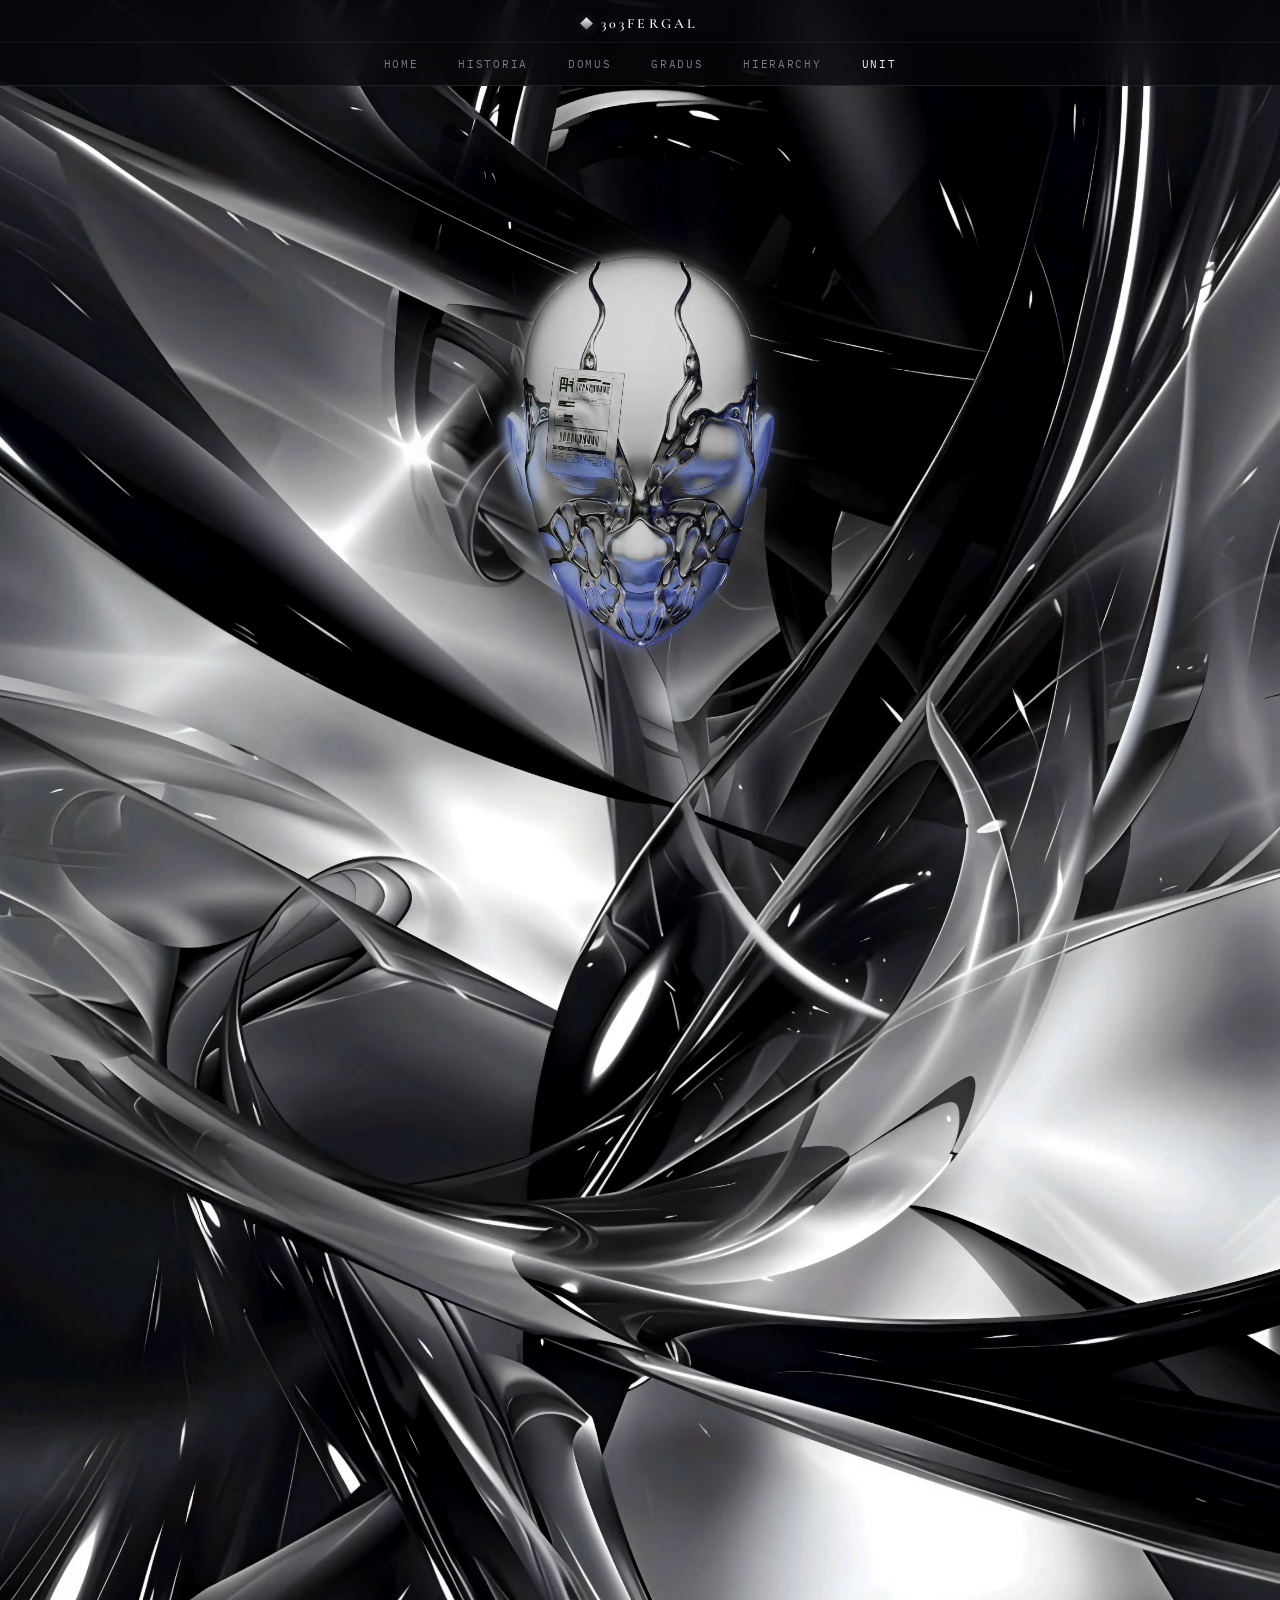
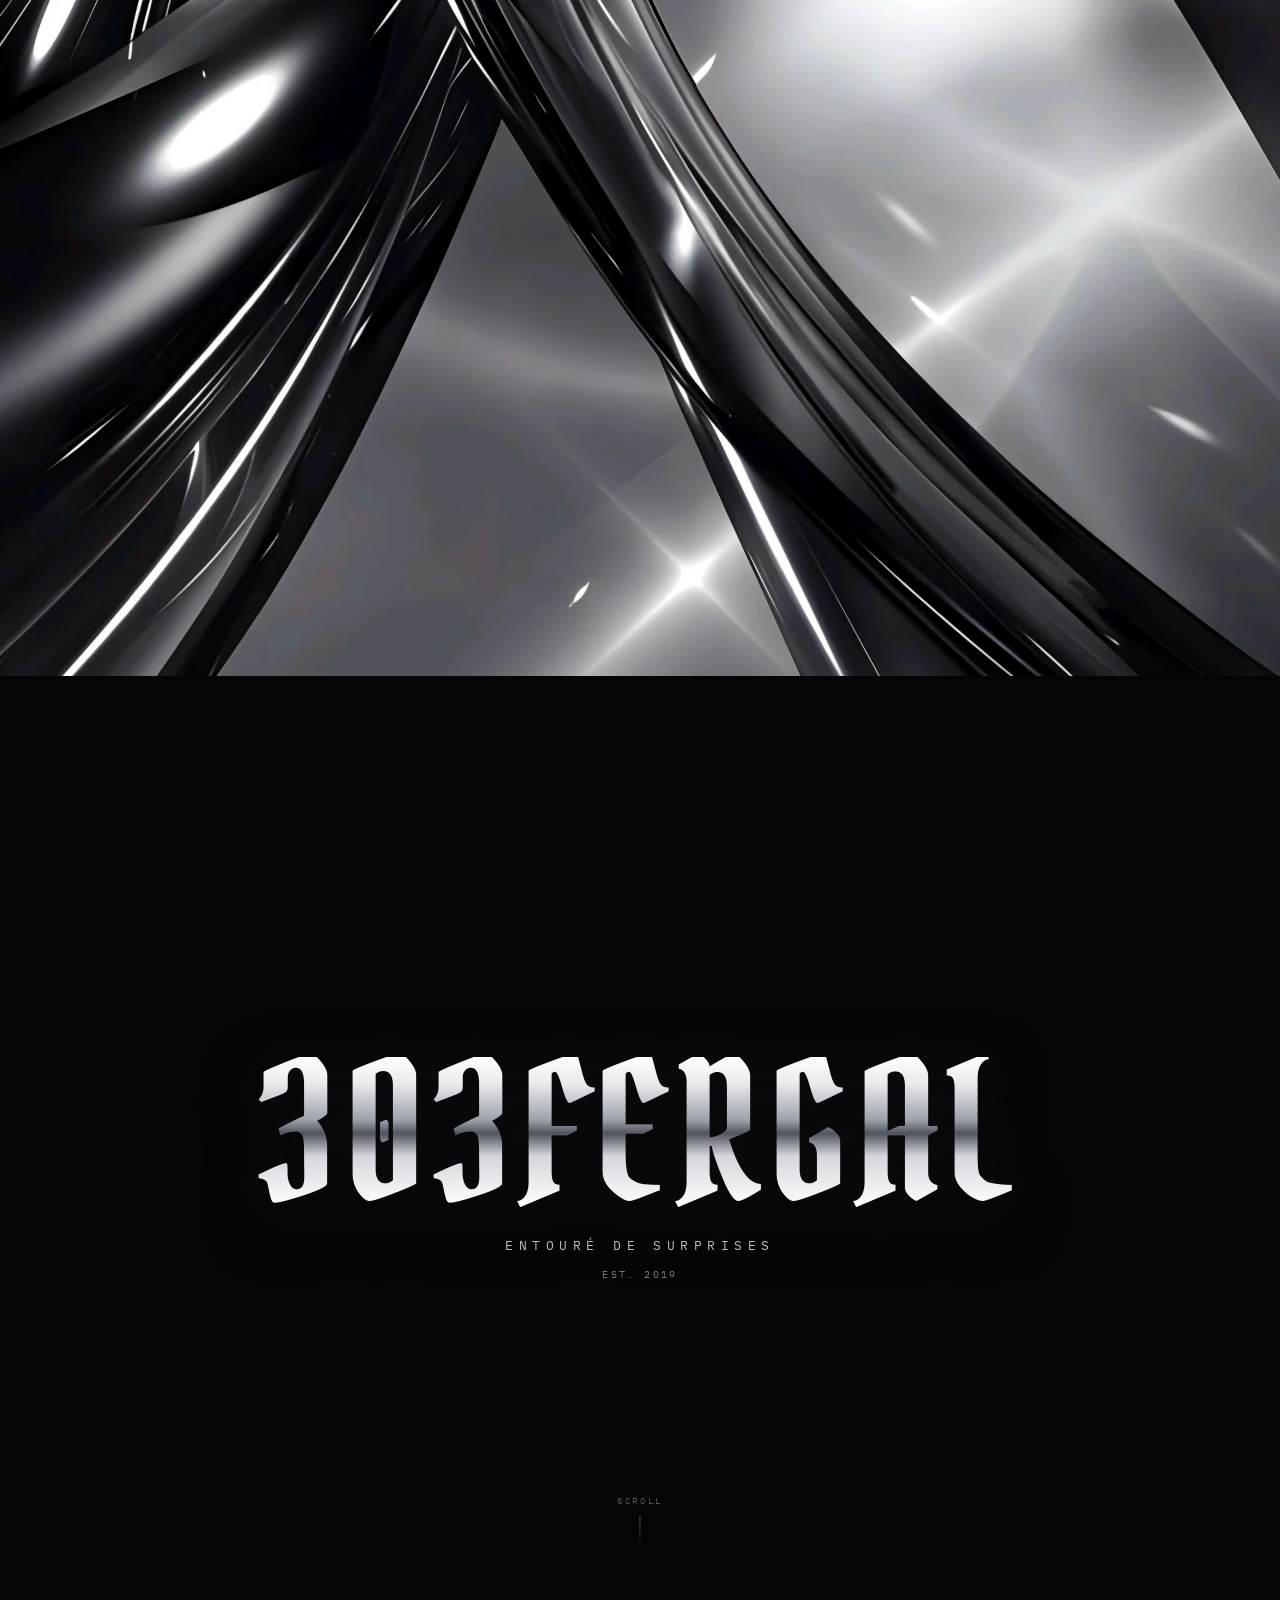
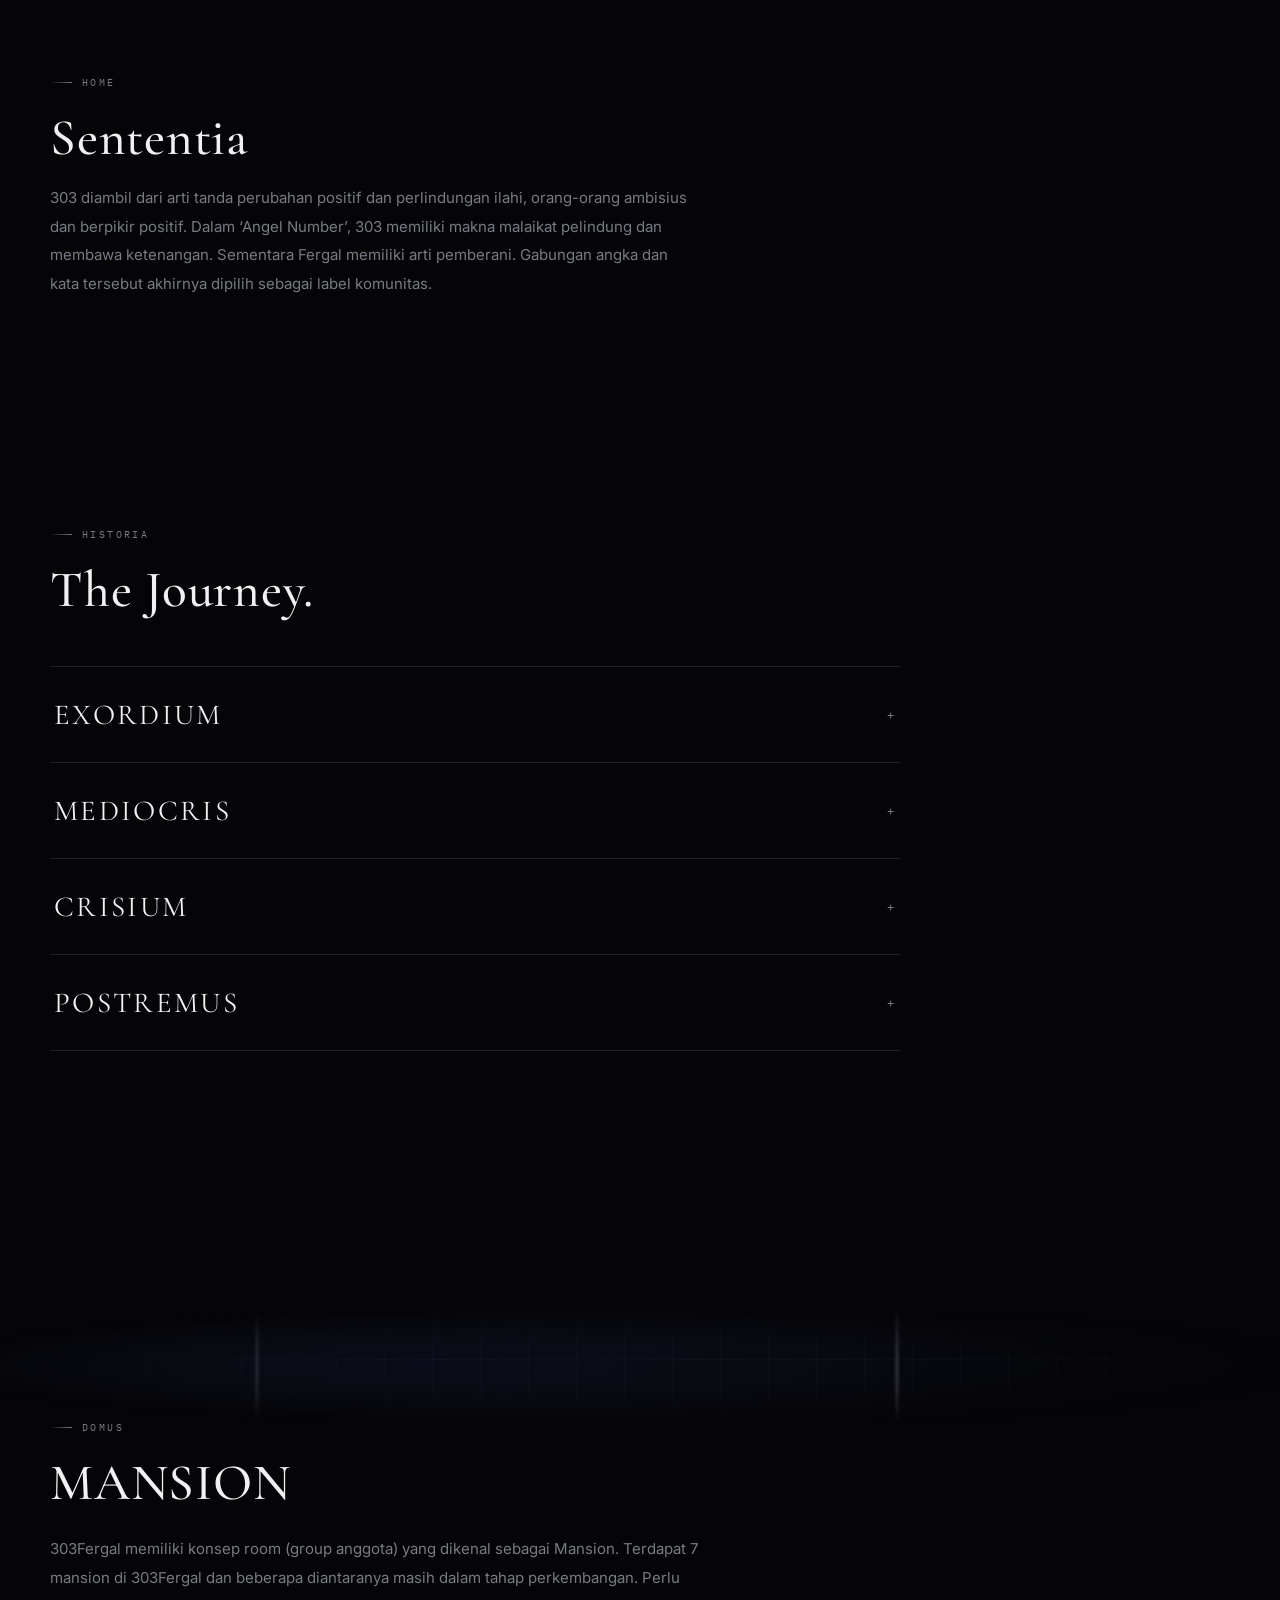
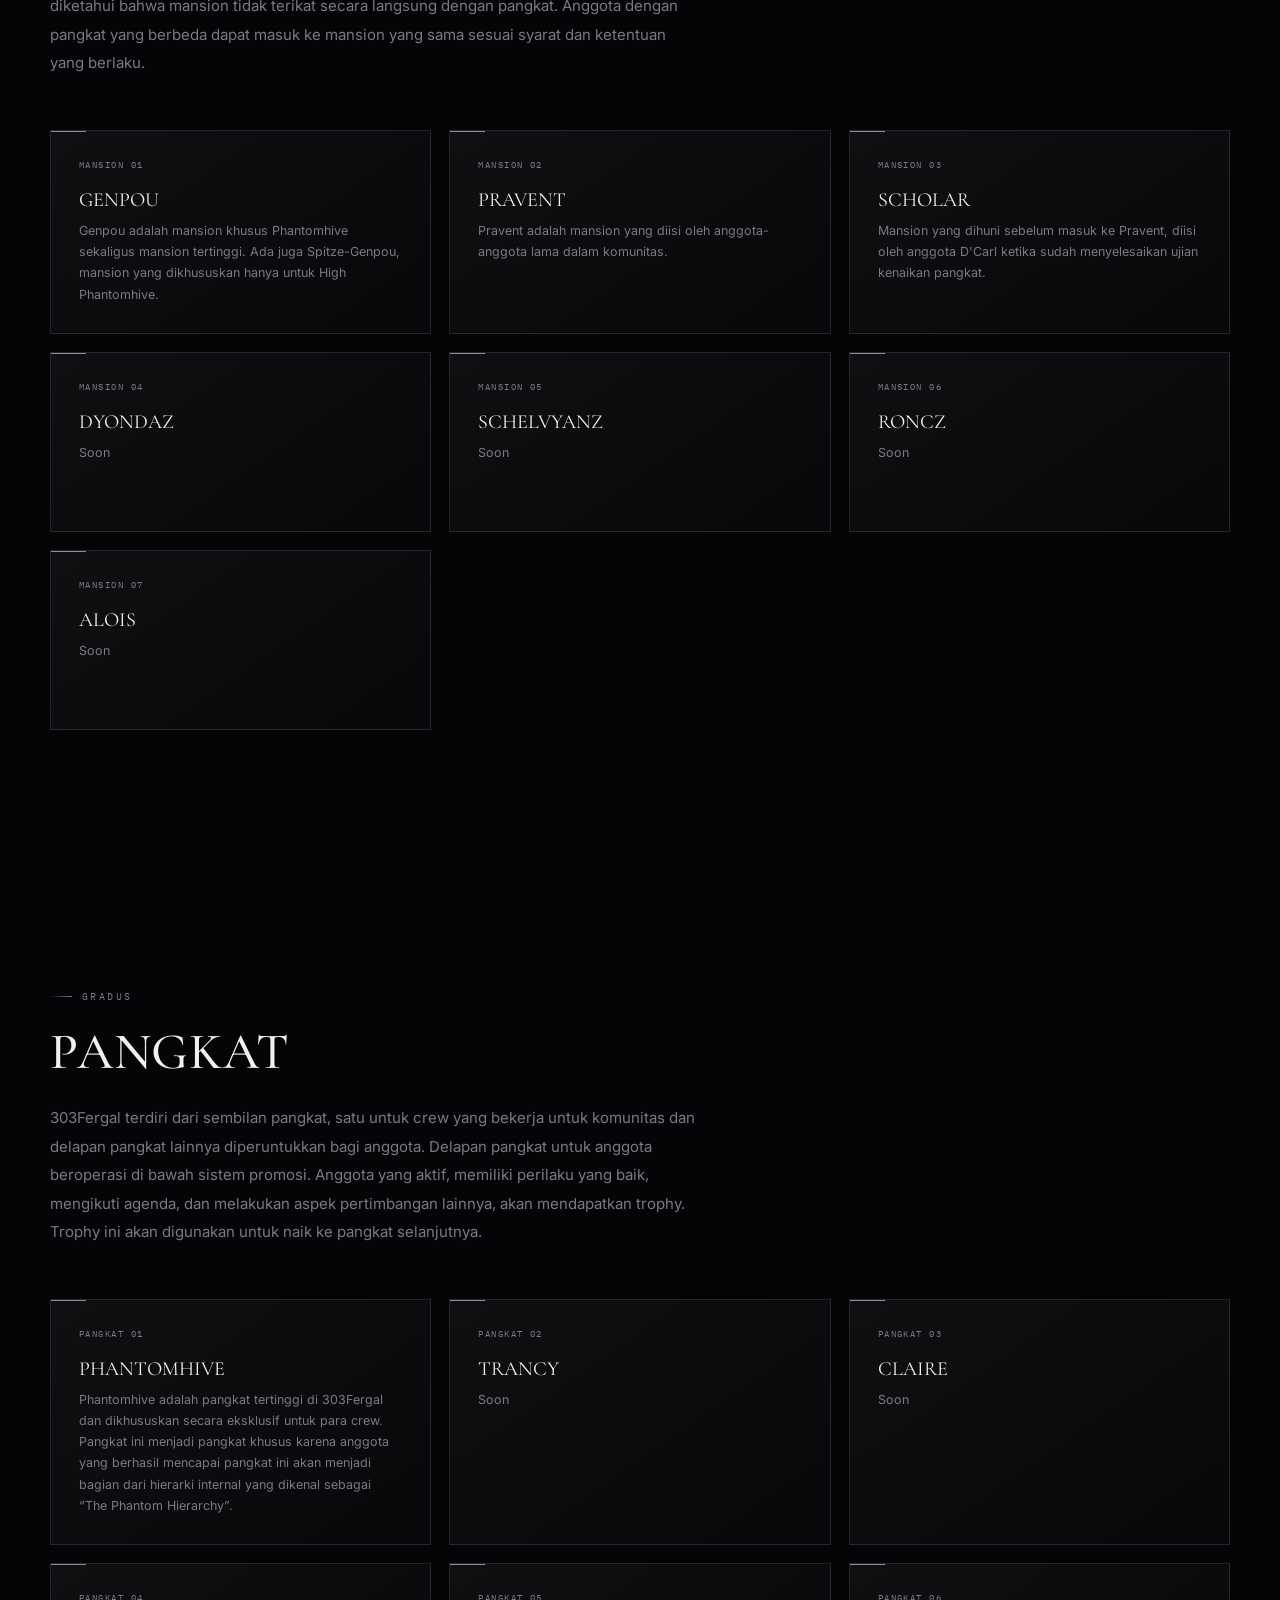
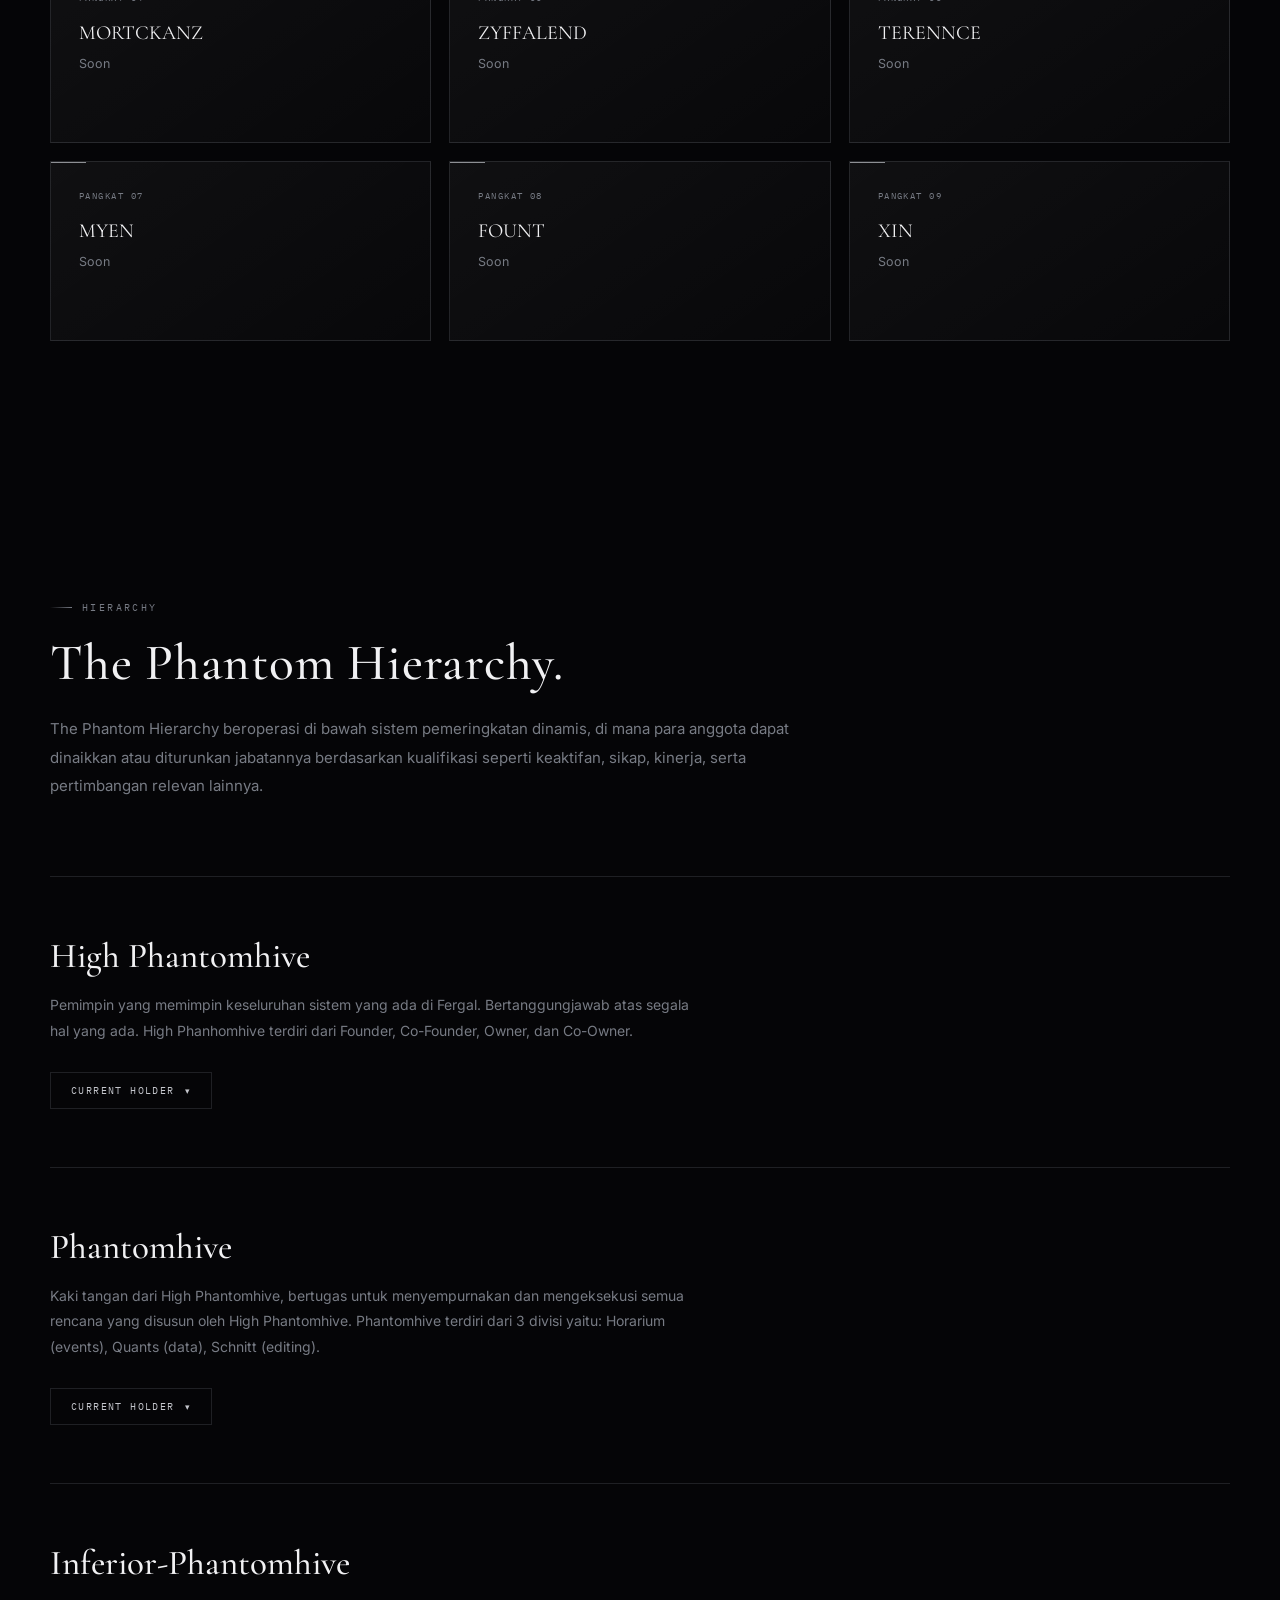
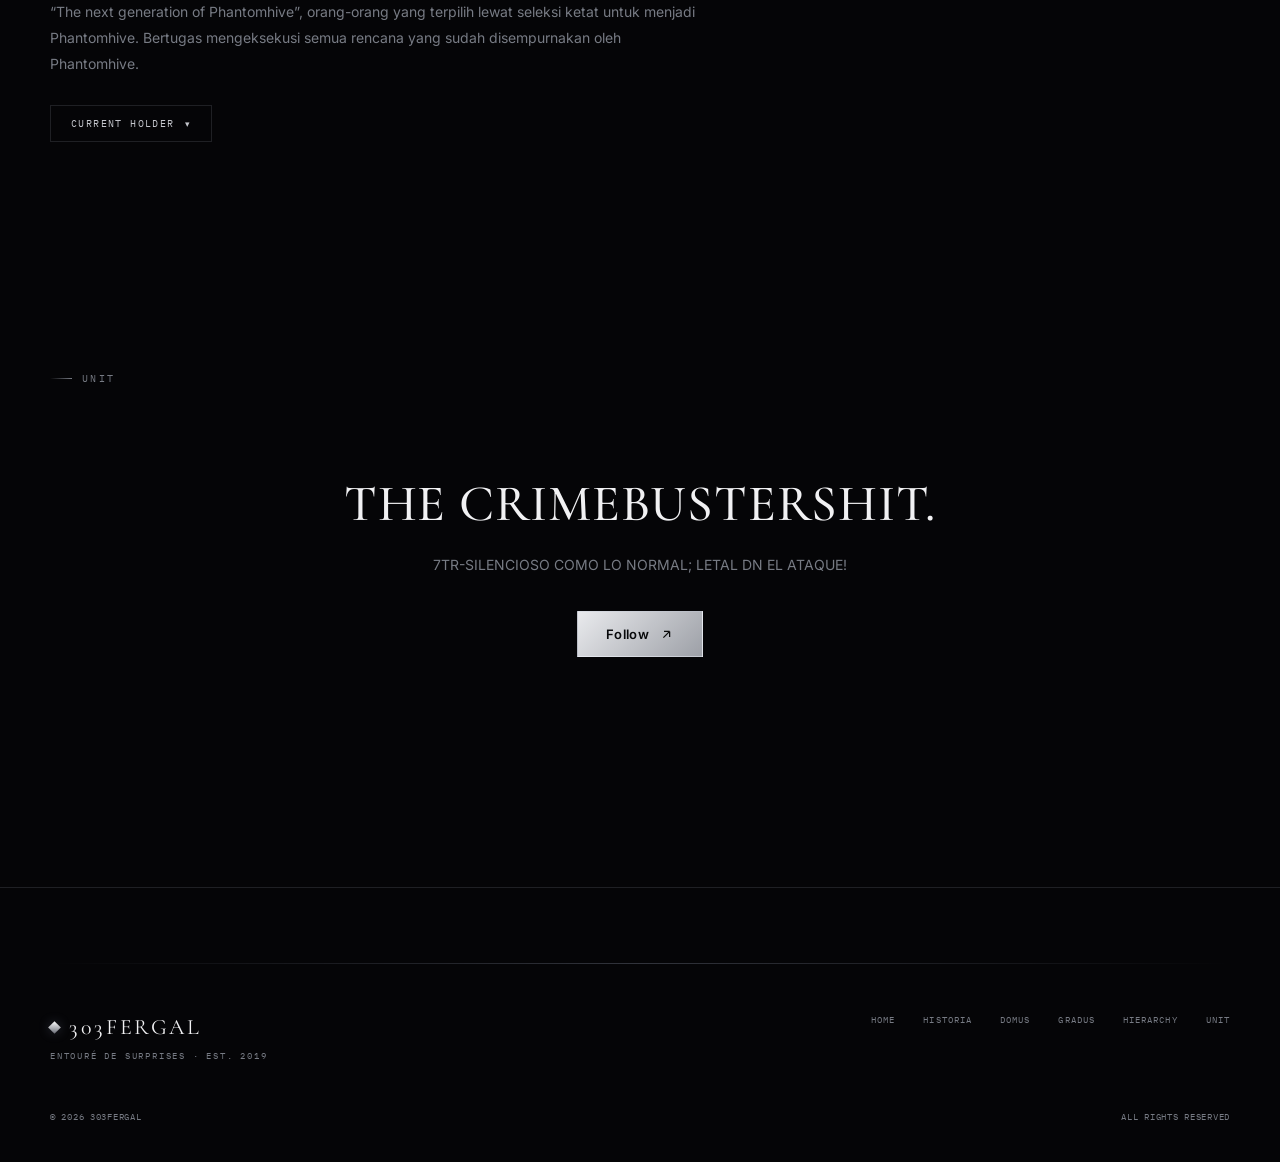
==== index.html @ a9f276fc "Update index.html" ====
<!DOCTYPE html>
<html lang="id">
<head>
<meta charset="UTF-8">
<meta name="viewport" content="width=device-width, initial-scale=1.0">
<title>303FERGAL — Entouré de Surprises</title>
<link rel="stylesheet" href="style.css">
<link rel="preconnect" href="https://fonts.googleapis.com">
<link rel="preconnect" href="https://fonts.gstatic.com" crossorigin>
<link href="https://fonts.googleapis.com/css2?family=Pirata+One&family=UnifrakturCook:wght@700&family=Cormorant+Garamond:ital,wght@0,400;0,500;0,600;0,700;1,500;1,600&family=Inter:wght@400;500;600&family=IBM+Plex+Mono:wght@400;500&display=swap" rel="stylesheet">
</head>
<body>

  <!-- GLOBAL METALLIC BACKGROUND -->
  <div class="site-background">

    <img
      class="site-metal-bg"
      src="Assets/metal-background.jpeg"
      alt=""
    >

    <div class="site-liquid-stage">
      <div class="site-liquid-blob sb1"></div>
      <div class="site-liquid-blob sb2"></div>
      <div class="site-liquid-blob sb3"></div>
      <div class="site-liquid-blob sb4"></div>
      <div class="site-liquid-blob sb5"></div>
      <div class="site-liquid-blob sb6"></div>
    </div>
  
      <!-- SKULL -->
     <div class="hero-skull">
        <img
            src="Assets/Untitled192_20260817064157.png"
        alt=""
        >
     </div>

<svg width="0" height="0" style="position:absolute;">
  <filter id="grainFilter">
    <feTurbulence type="fractalNoise" baseFrequency="0.9" numOctaves="2" stitchTiles="stitch" result="noise"/>
    <feColorMatrix in="noise" type="matrix" values="0 0 0 0 1  0 0 0 0 1  0 0 0 0 1  0 0 0 0.9 0"/>
  </filter>
</svg>
<div class="grain-overlay" style="filter:url(#grainFilter);"></div>

<header class="site-header">
  <div class="brand-row">
    <div class="brand-mini"><span class="brand-mark"></span>303FERGAL</div>
  </div>
  <nav class="nav-row">
    <div class="wrap nav-inner">
      <a href="#home">Home</a>
      <a href="#historia">Historia</a>
      <a href="#domus">Domus</a>
      <a href="#gradus">Gradus</a>
      <a href="#hierarchy">Hierarchy</a>
      <a href="#unit">Unit</a>
    </div>
  </nav>
</header>

<!--  HERO  -->
  <section class="hero">
  <div class="hero-content">
    <h1 class="brand-title">303FERGAL</h1>
    <div class="hero-tag">Entouré de Surprises</div>
    <div class="hero-est mono">Est. 2019</div>
    <div class="ornament-divider" style="margin:22px auto 0;"><span class="diamond"></span></div>
  </div>
  <div class="scroll-hint mono">SCROLL</div>
</section>

<!--  HOME  -->
<section class="section-tight" id="home">
  <div class="wrap">
    <div class="eyebrow">Home</div>
    <div class="home-block">
      <h2 class="section-title">Sententia</h2>
      <p>303 diambil dari arti tanda perubahan positif dan perlindungan ilahi, orang-orang ambisius dan berpikir positif. Dalam ‘Angel Number’, 303 memiliki makna malaikat pelindung dan membawa ketenangan. Sementara Fergal memiliki arti pemberani. Gabungan angka dan kata tersebut akhirnya dipilih sebagai label komunitas.</p>
    </div>
  </div>
</section>

<!--  HISTORIA  -->
<section class="section" id="historia">
  <div class="wrap">
    <div class="eyebrow">Historia</div>
    <h2 class="section-title" style="margin-bottom:50px;">The Journey.</h2>
    <div class="historia-list">
        <details class="historia-item">
          <summary>
            EXORDIUM
            <span class="historia-chev">+</span>
          </summary>
          <div class="historia-body">
            <p>
                Pada bulan Juli 2018, kami (303Fergal) mulai sebagai komunitas perempuan bernama "Cezel," yang didirikan oleh Resty dan Cheeze. Beberapa bulan kemudian, pada bulan September, perekrutan crew pertama kami laksanakan. Sekitar sepuluh anggota crew bergabung di komunitas, kemudian kami bertemu dengan Giethpey dan Lova, yang kelak menjadi sosok-sosok penting dalam perjalanan kami.
                Sepanjang tahun 2019, Cezel mengalami penurunan aktivitas secara bertahap yang akhirnya membuat Cezel vakum. Setelah itu, Resty dan Cheeze secara resmi mengundurkan diri dari Cezel. Di tengah masa-masa sulit ini, Resty memercayakan masa depan komunitas kepada Giethpey dan Lova, serta menunjuk mereka sebagai founder baru Cezel.
                Pada bulan November 2019, Giethpey dan Lova sepakat untuk melakukan transformasi besar-besaran terhadap komunitas ini. Bersama-sama, mereka merestrukturisasi Cezel menjadi komunitas yang terbuka untuk all gender dan memperkenalkan identitas baru komunitas sebagai "303Base."
            </p>
          </div>
        </details>
        <details class="historia-item">
          <summary>
            MEDIOCRIS
            <span class="historia-chev">+</span>
          </summary>
          <div class="historia-body">
            <p>
                Pada saat itu, konsep kami berpusat pada estetika yang terinspirasi dari gaya neon, meskipun kami secara resmi belum mengklaim hal tersebut sebagai konsep kami. Walau begitu, kami sudah memiliki filosofi yang kelak membentuk branding kami seperti angka “303” terinspirasi dari “Angel Number”.
                Pada bulan Mei 2020, perekrutan crew kembali diadakan, kemudian kami bertemu dengan Guntur. Di tahun berikutnya, Lova resmi meninggalkan 303 sampai akhirnya Guntur resmi naik menjadi Co-Founder di masa itu.
                Pada tahun 2021, 303 berada di masa jaya. Sampai di bulan Mei, 303 mulai mengalami penurunan kembali. Giethpey menginisiasi transisi konsep secara besar-besaran, memperkenalkan 303 dengan identitas baru yang dikenal sebagai "Crimesshit." Seiring berjalannya waktu, konsep “Crimesshit” berkembang menjadi Crimebustershit, konsep sub-unit dari 303Fergal yang dipimpin oleh Jionelle dan Guntur (Kafinegan) sebagai founder.
            </p>
          </div>
        </details>
        <details class="historia-item">
          <summary>
            CRISIUM
            <span class="historia-chev">+</span>
          </summary>
          <div class="historia-body">
            <p>
                Pada tahun 2022, 303 kembali mengalami transformasi konsep dan era menjadi "303Xiaolu” yang berarti "Rusa Kecil." Pada era ini, 303 secara bertahap menghentikan operasionalnya dan berada diambang pembubaran komunitas. Namun, pada tahun 2023, Giethpey memutuskan untuk membangun kembali komunitas ini sekali lagi. Ia melakukan restrukturisasi menyeluruh, baik pada konsep maupun sistem internalnya.
                Pada bulan Februari dan April 2024, Giethpey mulai mencari crew untuk menghidupkan kembali 303. Selama mempersiapkan konsep dan era baru untuk komunitas, 303Base akhirnya memperkenalkan diri dengan nama baru, yaitu “303Fergal,” yang diambil dari kata “pemberani.”
                Pada bulan Juni 2024, kami melakukan open member generasi pertama. Peminatnya cukup banyak dan benar-benar di luar perkiraan. Kami menyambut sekitar 45 orang yang menjadi anggota resmi, yang salah satu di antaranya adalah Shaqila.
            </p>
          </div>
        </details>
        <details class="historia-item">
          <summary>
            POSTREMUS
            <span class="historia-chev">+</span>
          </summary>
          <div class="historia-body">
            <p>
                Pada bulan Juli 2024, open member untuk generasi kedua dibuka setelah generasi pertama hanya tersisa tersisa 17 anggota. Masih di tahun yang sama, tanggal 30 September, kami melakukan open member generasi ketiga karena keseluruhan anggota hanya tersisa 18. Pada masa ini, Shaqila secara resmi diangkat menjadi crew. Perubahan struktur terjadi dengan cepat, dan di tahun yang sama, Shaqila kemudian naik jabatan menjadi owner. Pada era ini, kami resmi melabeli crew kami sebagai "Custos" yang hingga saat ini label tersebut masih sering dipakai.
                Pada bulan Januari 2025, Shaqila mengundurkan diri dari 303Fergal. Sepanjang tahun tersebut, kami terus merekrut Custos dari anggota resmi kami. 303Fergal terus berjalan sampai pada bulan Mei 2026, Co-Founder secara resmi mengundurkan diri dari 303Fergal dan menyerahkan jabatannya kepada Rodge dan Kaiden. Bersamaan dengan itu, Joanne dan Mickey resmi menjadi High Phanto. Pada bulan Juli 2026, High Phanto tersisa 4 orang, yaitu Giethpey, Rodge, Joanne, dan Mickey.
            </p>
          </div>
        </details>
    </div>
</section>

<!--  DOMUS  -->
<section class="section" id="domus">
  <div class="section-bg bg-blueprint">
    <div class="shard s-chrome" style="width:110px; height:110px; top:-20px; right:10%; transform:rotate(15deg);"></div>
    <div class="bg-streaks">
    <span class="streak st1"></span>
    <span class="streak st2"></span>
    </div>
    <div class="bg-bubbles" data-count="4"></div>
  </div>
  <div class="wrap">
    <div class="eyebrow">Domus</div>
    <h2 class="section-title" style="margin-bottom:26px;">MANSION</h2>
    <p class="dossier-intro">303Fergal memiliki konsep room (group anggota) yang dikenal sebagai Mansion. Terdapat 7 mansion di 303Fergal dan beberapa diantaranya masih dalam tahap perkembangan. Perlu diketahui bahwa mansion tidak terikat secara langsung dengan pangkat. Anggota dengan pangkat yang berbeda dapat masuk ke mansion yang sama sesuai syarat dan ketentuan yang berlaku.</p>
    <div class="dossier-grid" id="domusGrid"></div>
  </div>
</section>

<!--  GRADUS  -->
<section class="section" id="gradus">
  <div class="wrap">
    <div class="eyebrow">Gradus</div>
    <h2 class="section-title" style="margin-bottom:26px;">PANGKAT</h2>
    <p class="dossier-intro">303Fergal terdiri dari sembilan pangkat, satu untuk crew yang bekerja untuk komunitas dan delapan pangkat lainnya diperuntukkan bagi anggota. Delapan pangkat untuk anggota beroperasi di bawah sistem promosi. Anggota yang aktif, memiliki perilaku yang baik, mengikuti agenda, dan melakukan aspek pertimbangan lainnya, akan mendapatkan trophy. Trophy ini akan digunakan untuk naik ke pangkat selanjutnya.</p>
    <div class="dossier-grid" id="gradusGrid"></div>
  </div>
</section>

<!--  HIERARCHY  -->
<section class="section" id="hierarchy">
  <div class="wrap">
    <div class="eyebrow">Hierarchy</div>
    <h2 class="section-title" style="margin-bottom:26px;">The Phantom Hierarchy.</h2>
    <p class="hier-intro">The Phantom Hierarchy beroperasi di bawah sistem pemeringkatan dinamis, di mana para anggota dapat dinaikkan atau diturunkan jabatannya berdasarkan kualifikasi seperti keaktifan, sikap, kinerja, serta pertimbangan relevan lainnya.</p>

    <div class="hier-tier">
      <div class="hier-tier-title">High Phantomhive</div>
      <p class="hier-tier-desc">Pemimpin yang memimpin keseluruhan sistem yang ada di Fergal. Bertanggungjawab atas segala hal yang ada. High Phanhomhive terdiri dari Founder, Co-Founder, Owner, dan Co-Owner.</p>
      <details class="holder-toggle">
        <summary>Current Holder <span class="chev">▾</span></summary>
        <div class="holder-grid" id="highGrid"></div>
      </details>
    </div>

    <div class="hier-tier">
      <div class="hier-tier-title">Phantomhive</div>
      <p class="hier-tier-desc">Kaki tangan dari High Phantomhive, bertugas untuk menyempurnakan dan mengeksekusi semua rencana yang disusun oleh High Phantomhive. Phantomhive terdiri dari 3 divisi yaitu: Horarium (events), Quants (data), Schnitt (editing).</p>
      <details class="holder-toggle">
        <summary>Current Holder <span class="chev">▾</span></summary>
        <div class="holder-grid" id="midGrid"></div>
      </details>
    </div>

    <div class="hier-tier">
      <div class="hier-tier-title">Inferior-Phantomhive</div>
      <p class="hier-tier-desc">“The next generation of Phantomhive”, orang-orang yang terpilih lewat seleksi ketat untuk menjadi Phantomhive. Bertugas mengeksekusi semua rencana yang sudah disempurnakan oleh Phantomhive.</p>
      <details class="holder-toggle">
        <summary>Current Holder <span class="chev">▾</span></summary>
        <div class="holder-grid" id="infGrid"></div>
      </details>
    </div>
  </div>
</section>

<!--  UNIT  -->
<section class="section-tight" id="unit">
  <div class="wrap">
    <div class="eyebrow">Unit</div>
    <div class="unit-block">
      <h2 class="section-title">THE CRIMEBUSTERSHIT.</h2>
      <p>7TR-SILENCIOSO COMO LO NORMAL; LETAL DN EL ATAQUE!</p>
      <a href="https://www.instagram.com/cbus7ers?igsh=eXBsdXRpNGUxM25n" target="_blank" rel="noopener" class="btn-chrome">
        Follow
        <svg width="15" height="15" viewBox="0 0 24 24" fill="none" stroke="#0A0A0B" stroke-width="2"><path d="M7 17L17 7M17 7H8M17 7v9"/></svg>
      </a>
    </div>
  </div>
</section>

<footer class="site-footer">
  <div class="wrap">
    <div class="footer-divider"></div>
    <div class="footer-top">
      <div>
        <div class="footer-brand"><span class="brand-mark"></span>303FERGAL</div>
        <div class="footer-tag">Entouré de Surprises · Est. 2019</div>
      </div>
      <div class="footer-nav">
        <a href="#home">Home</a>
        <a href="#historia">Historia</a>
        <a href="#domus">Domus</a>
        <a href="#gradus">Gradus</a>
        <a href="#hierarchy">Hierarchy</a>
        <a href="#unit">Unit</a>
      </div>
    </div>
    <div class="footer-bottom">
      <span>© 2026 303FERGAL</span>
      <span>ALL RIGHTS RESERVED</span>
    </div>
  </div>
</footer>

<script>
  const personIcon = '<svg viewBox="0 0 24 24" fill="none" stroke="#9A9BA1" stroke-width="1.4"><circle cx="12" cy="8" r="4"/><path d="M4 20c0-4 3.6-7 8-7s8 3 8 7"/></svg>';

  const HOLDERS = {
    highGrid: [
      {photo:"Assets/High Phantomhive/Untitled179_20260729185122.jpeg", name:"GIETHPEY O’DYLLICH", role:"High Phantomhive", username:"@kfawaii"},
      {photo:"Assets/High Phantomhive/IMG_5799.jpeg", name:"PORTGAS RODGE", role:"High Phantomhive", username:"@vod5s"},
      {photo:"Assets/High Phantomhive/Untitled179_20260729190647.jpeg", name:"JOANNE WYNNE", role:"High Phantomhive", username:"@caftsie"},
      {photo:"Assets/High Phantomhive/Untitled179_20260729190729.jpeg", name:"MICKEY RALPHZEL", role:"High Phantomhive", username:"@el.fairy"}
    ],
    midGrid:  [
      {photo:"Assets/Phantomhive/Laulien.jpeg", name:"SIËNNA DÈLANCY LAULIEN", role:"Ketua Horarium", username:"@bbybluzhiee"},
      {photo:"Assets/Phantomhive/Aellyz.jpeg", name:"AELLYZ LYVARENE", role:"Horarium", username:"@decliptse"},
      {photo:"Assets/Phantomhive/Yerisha.jpeg", name:"YERISHA BERNADETTE", role:"Horarium", username:"@yerifergal"},
      {photo:"Assets/Phantomhive/Jorxen.jpeg", name:"JODSSE MORGAVE", role:"Horarium", username:"@litckers"},
      {photo:"", name:"REMY MONTGOMÈRY", role:"Ketua Quants", username:"@"},
      {photo:"Assets/Phantomhive/Louvierent.jpeg", name:"CAYZOUES LOVIERENT", role:"Quants", username:"@the7cliuf"},
      {photo:"Assets/Phantomhive/Cloveryne.jpeg", name:"CLOVERYNE HOLIAND", role:"Ketua Schnitt", username:"@peomeila"},
      {photo:"Assets/Phantomhive/Jirowen.jpeg", name:"JIROWEN SEITH", role:"Schnitt", username:"@"},
      {photo:"Assets/Phantomhive/Glesacy.jpeg", name:"GLESACY", role:"Schnitt", username:"@bloomeeid"},
    ],
    infGrid: [
      {photo:"Assets/Inferior-Phantomhive/Josha.jpeg", name:"JOSHA", role:"Horarium", username:"@greekjerks"},
      {photo:"Assets/Inferior-Phantomhive/Ayu.jpeg", name:"AYU", role:"Horarium", username:"@gnvvieu"},
      {photo:"Assets/Inferior-Phantomhive/Nalara.jpeg", name:"NALAARA KAVITHE", role:"Horarium", username:"@303rousse"},
      {photo:"Assets/Inferior-Phantomhive/Ethan.jpeg", name:"ETHAN EDWIN", role:"Horarium", username:"@the7ethan"},
      {photo:"Assets/Inferior-Phantomhive/Caesar.jpeg", name:"CAESAR LEOSCATH", role:"Horarium", username:"@ahnceonho"},
      {photo:"Assets/Inferior-Phantomhive/hawa.jpeg", name:"HAWA", role:"Horarium", username:"@the7rammie"},
      {photo:"Assets/Inferior-Phantomhive/jitheer.jpeg", name:"JITHEER", role:"Horarium", username:"@303cshit"},
      {photo:"Assets/Inferior-Phantomhive/jasper.jpeg", name:"JASPER ALTAIR REEVES", role:"Horarium", username:"@el.verstilerp"},
      {photo:"Assets/Inferior-Phantomhive/eagle.jpeg", name:"WEST EAGLE", role:"Quants", username:"@legenrdary"},
      {photo:"Assets/Inferior-Phantomhive/Kj.jpeg", name:"KAEDRICKJ DOBARRON", role:"Quants", username:"@dobarron"},
      {photo:"Assets/Inferior-Phantomhive/maicy.jpeg", name:"MAICY ISABELLE", role:"Quants", username:"@the7junyi"},
      {photo:"Assets/Inferior-Phantomhive/Johannes.jpeg", name:"JOHANNES EDWARDS", role:"Quants", username:"@josync_"},
      {photo:"Assets/Inferior-Phantomhive/zai.jpeg", name:"DARIAN ZAI ALDERIC", role:"Quants", username:"@the7boist"},
      {photo:"Assets/Inferior-Phantomhive/chepi.jpeg", name:"GUI CHEPI BUMANTALA", role:"Schnitt", username:"@obedientfergal"},
      {photo:"Assets/Inferior-Phantomhive/gavin.jpeg", name:"GAVIN RAJASH ALTIR", role:"Schnitt", username:"@axlobem"},
      {photo:"Assets/Inferior-Phantomhive/ayumi.jpeg", name:"AYUMI MONROE", role:"Schnitt", username:"@the7yizhuoo"},
      {photo:"Assets/Inferior-Phantomhive/kyrie.jpeg", name:"KYRIE SMITH", role:"Schnitt", username:"@303kyrie"},
      {photo:"Assets/Inferior-Phantomhive/Shasey.jpeg", name:"SHASEY MOROE", role:"Schnitt", username:"@the7arab"},
      {photo:"Assets/Inferior-Phantomhive/pandu.jpeg", name:"PANDU", role:"Schnitt", username:"@calmbrouh"},
    ],
  };

  function buildHolders(container){
    const list = HOLDERS[container.id] || [];
    let html = '';
    list.forEach((m, idx) => {
      const photoHTML = m.photo
        ? `<img src="${m.photo}" alt="${m.name}" style="width:100%;height:100%;object-fit:cover;border-radius:7px;">`
        : personIcon;
      html += `
        <div class="portrait-card">
          <div class="portrait-frame">
            <div class="inner">
              ${photoHTML}
            </div>
          </div>
          <div class="portrait-name">${m.name}</div>
          <div class="portrait-role">${m.role}</div>
          <div class="portrait-user mono">${m.username}</div>
        </div>`;
    });
    container.innerHTML = html;
  }
  document.querySelectorAll('.holder-grid').forEach(buildHolders);

  const DOMUS = [
  {name:"GENPOU", desc:"Genpou adalah mansion khusus Phantomhive sekaligus mansion tertinggi. Ada juga Spitze-Genpou, mansion yang dikhususkan hanya untuk High Phantomhive."},
  {name:"PRAVENT", desc:"Pravent adalah mansion yang diisi oleh anggota-anggota lama dalam komunitas."},
  {name:"SCHOLAR", desc:"Mansion yang dihuni sebelum masuk ke Pravent, diisi oleh anggota D'Carl ketika sudah menyelesaikan ujian kenaikan pangkat."},
  {name:"DYONDAZ", desc:"Soon"},
  {name:"SCHELVYANZ", desc:"Soon"},
  {name:"RONCZ", desc:"Soon"},
  {name:"ALOIS", desc:"Soon"},
];

  const GRADUS = [
  {name:"PHANTOMHIVE", desc:"Phantomhive adalah pangkat tertinggi di 303Fergal dan dikhususkan secara eksklusif untuk para crew. Pangkat ini menjadi pangkat khusus karena anggota yang berhasil mencapai pangkat ini akan menjadi bagian dari hierarki internal yang dikenal sebagai “The Phantom Hierarchy”."},
  {name:"TRANCY", desc:"Soon"},
  {name:"CLAIRE", desc:"Soon"},
  {name:"MORTCKANZ", desc:"Soon"},
  {name:"ZYFFALEND", desc:"Soon"},
  {name:"TERENNCE", desc:"Soon"},
  {name:"MYEN", desc:"Soon"},
  {name:"FOUNT", desc:"Soon"},
  {name:"XIN", desc:"Soon"},
];

function buildDossier(container, data, tagPrefix){
  let html = '';
  data.forEach((item, idx) => {
    html += `
<div class="dossier-card">
<div class="dossier-tag">${tagPrefix} ${String(idx+1).padStart(2,'0')}</div>
<div class="dossier-name">${item.name}</div>
<div class="dossier-desc">${item.desc}</div>
</div>`;
  });
  container.innerHTML = html;
}

buildDossier(document.getElementById('domusGrid'), DOMUS, 'MANSION');
buildDossier(document.getElementById('gradusGrid'), GRADUS, 'PANGKAT');

  // active nav highlight
  const navLinks = document.querySelectorAll('.nav-inner a');
  const sections = [...navLinks].map(a => document.querySelector(a.getAttribute('href')));
  const io = new IntersectionObserver((entries)=>{
    entries.forEach(en=>{
      if(en.isIntersecting){
        const id = '#' + en.target.id;
        navLinks.forEach(a => a.style.color = a.getAttribute('href')===id ? 'var(--text)' : '');
      }
    });
  }, {rootMargin:'-50% 0px -45% 0px'});
  sections.forEach(s => s && io.observe(s));
  
  document.querySelectorAll('.historia-item').forEach(item => {
  const btn = item.querySelector('.historia-summary');
  btn.addEventListener('click', () => {
    item.classList.toggle('open');
  });
});
</script>

<script>
  document.querySelectorAll('.bg-bubbles').forEach(container => {
    const count = parseInt(container.dataset.count || '5', 10);
    let html = '';
    for (let i = 0; i < count; i++) {
      const top = Math.random() * 90;
      const left = Math.random() * 90;
      const isLg = Math.random() < 0.3 ? ' b-lg' : '';
      const isNavy = Math.random() < 0.5 ? ' b-navy' : '';
      const delay = (Math.random() * -6).toFixed(1);
      html += `<span class="bubble${isLg}${isNavy}" style="top:${top}%; left:${left}%; animation-delay:${delay}s;"></span>`;
    }
    container.innerHTML = html;
  });
</script>

</body>
</html>
---- style.css ----
:root{
  --black:#050507;
  --black-2:#08090d;
  --black-3:#0d0f15;

  --blue-black:#0b1020;
  --blue:#18233f;
  --blue-soft:#2b3b62;

  --white:#f1f1f3;
  --silver:#c4c6cc;
  --grey:#777b84;
  --grey-dark:#3d414a;

  --line:rgba(220,225,240,.12);
  --line-soft:rgba(220,225,240,.065);

  --glass:rgba(14,16,23,.62);
  --glass-light:rgba(255,255,255,.035);

  --header-h:108px;

  --serif:'Pirata One', serif;
  --display:'Cormorant Garamond', serif;
  --sans:'Inter', sans-serif;
  --mono:'IBM Plex Mono', monospace;
}


/* RESET */

*{
  box-sizing:border-box;
  margin:0;
  padding:0;
}

html{
  scroll-behavior:smooth;
  scroll-padding-top:var(--header-h);
}

body{
  background:var(--black);
  color:var(--white);
  font-family:var(--sans);
  -webkit-font-smoothing:antialiased;
  overflow-x:hidden;
}

body::selection{
  background:var(--white);
  color:var(--black);
}

a{
  color:inherit;
  text-decoration:none;
}

ul{
  list-style:none;
}

img,
svg{
  display:block;
  max-width:100%;
}

.mono{
  font-family:var(--mono);
}

:focus-visible{
  outline:1px solid var(--white);
  outline-offset:4px;
}


/* GLOBAL CONTAINER */

.wrap{
  width:min(1180px, calc(100% - 64px));
  margin:0 auto;
  position:relative;
  z-index:2;
}

section{
  position:relative;
  overflow:hidden;
  z-index:1;
}



/*  BACKGROUND VARIATIONS  */

.bg-brushed{
  background:
    radial-gradient(
      ellipse at 70% 20%,
      rgba(35,52,90,.13),
      transparent 55%
    ),
    repeating-linear-gradient(
      115deg,
      rgba(255,255,255,.018) 0px,
      rgba(255,255,255,.018) 1px,
      transparent 1px,
      transparent 20px
    );
}

.bg-quiet{
  background:
    radial-gradient(
      ellipse at 50% 40%,
      rgba(25,35,65,.12),
      transparent 65%
    );
}

.bg-plate{
  background:
    radial-gradient(
      circle at 15% 20%,
      rgba(50,70,120,.10),
      transparent 35%
    ),
    radial-gradient(
      circle at 85% 80%,
      rgba(255,255,255,.025),
      transparent 35%
    );
}

.bg-blueprint{
  background:
    linear-gradient(
      rgba(150,170,220,.035) 1px,
      transparent 1px
    ),
    linear-gradient(
      90deg,
      rgba(150,170,220,.035) 1px,
      transparent 1px
    );

  background-size:48px 48px;

  -webkit-mask-image:
    radial-gradient(
      ellipse at center,
      black 25%,
      transparent 80%
    );

  mask-image:
    radial-gradient(
      ellipse at center,
      black 25%,
      transparent 80%
    );
}

.bg-spotlight{
  background:
    radial-gradient(
      ellipse at 50% 15%,
      rgba(45,65,115,.16),
      transparent 60%
    );
}

.bg-burst{
  background:
    radial-gradient(
      circle at 50% 50%,
      rgba(35,50,90,.16),
      transparent 60%
    );
}


/* HEADER */

header.site-header{
  position:fixed;
  top:0;
  left:0;
  right:0;
  z-index:100;

  background:
    linear-gradient(
      180deg,
      rgba(5,6,9,.92),
      rgba(5,6,9,.72)
    );

  backdrop-filter:blur(18px);
  -webkit-backdrop-filter:blur(18px);

  border-bottom:1px solid var(--line);
}

.brand-row{
  display:flex;
  justify-content:center;
  align-items:center;
  padding:15px 32px 10px;
}

.brand-mini{
  display:flex;
  align-items:center;
  gap:10px;

  font-family:var(--display);
  font-weight:600;
  font-size:14px;

  letter-spacing:.22em;
}

.brand-mark{
  width:9px;
  height:9px;

  transform:rotate(45deg);

  background:
    linear-gradient(
      135deg,
      #ffffff,
      #676b75
    );

  box-shadow:
    0 0 12px rgba(180,195,235,.25);
}

nav.nav-row{
  border-top:1px solid var(--line-soft);
}

.nav-inner{
  display:flex;
  justify-content:center;
  align-items:center;

  overflow-x:auto;
  scrollbar-width:none;
}

.nav-inner::-webkit-scrollbar{
  display:none;
}

.nav-inner a{
  position:relative;

  padding:14px 20px;

  font-family:var(--mono);
  font-size:10.5px;
  letter-spacing:.16em;

  text-transform:uppercase;

  color:var(--grey);

  white-space:nowrap;

  transition:
    color .3s ease;
}

.nav-inner a::after{
  content:"";

  position:absolute;

  left:20px;
  right:20px;
  bottom:6px;

  height:1px;

  background:var(--white);

  transform:scaleX(0);
  transform-origin:center;

  transition:transform .3s ease;
}

.nav-inner a:hover{
  color:var(--white);
}

.nav-inner a:hover::after{
  transform:scaleX(1);
}


/*   HERO */

.hero{
  min-height:100svh;

  display:flex;
  align-items:center;
  justify-content:center;

  padding-top:var(--header-h);

  position: relative;
  overflow: hidden;
}


/*  HERO BASE  */

.hero-bg {
  position: absolute;
  inset: 0;
  z-index: 0;
  overflow: hidden;
  background: #050507;
}



/* 
   HERO CONTENT
    */

.hero-content{
  position:relative;

  z-index:2;

  width:min(1200px,100%);

  padding:0 24px;

  text-align:center;
}


/*  MAIN LOGO  */

.brand-title{

  font-family:var(--serif);

  font-weight:400;

  font-size:
    clamp(
      78px,
      15vw,
      210px
    );

  line-height:.78;

  letter-spacing:.035em;

  color:transparent;

  background:
    linear-gradient(
      180deg,

      #ffffff 0%,

      #e9e9ed 18%,

      #9da1aa 42%,

      #50545d 51%,

      #d4d6dc 66%,

      #ffffff 100%
    );

  -webkit-background-clip:text;
  background-clip:text;

  filter:
    drop-shadow(0 18px 28px rgba(0,0,0,.6))
    drop-shadow(0 0 25px rgba(160,180,230,.08));

  animation:
    titleFloat 7s ease-in-out infinite;
}

@keyframes titleFloat{

  0%,100%{
    transform:translateY(0);
  }

  50%{
    transform:translateY(-4px);
  }

}


/*  HERO TAG  */

.hero-tag{

  margin-top:30px;

  font-family:var(--mono);

  font-size:
    clamp(10px,1.3vw,13px);

  letter-spacing:.42em;

  color:var(--silver);

  text-transform:uppercase;
}


/*  ESTABLISHED  */

.hero-est{

  margin-top:14px;

  font-size:10px;

  letter-spacing:.24em;

  color:var(--grey);

  text-transform:uppercase;
}


/*  SCROLL  */

.scroll-hint{

  position:absolute;

  bottom:28px;

  left:50%;

  transform:translateX(-50%);

  z-index:2;

  font-family:var(--mono);

  font-size:9px;

  letter-spacing:.28em;

  color:var(--grey);

  opacity:.7;
}

.scroll-hint::after{

  content:"";

  display:block;

  width:1px;

  height:32px;

  margin:10px auto 0;

  background:
    linear-gradient(
      var(--grey),
      transparent
    );
}


/* 
   GENERAL SECTIONS
    */

.section{
  padding:130px 0;
}

.section-tight{
  padding:100px 0;
}

.eyebrow{

  display:flex;
  align-items:center;
  gap:10px;
  margin-bottom:24px;
  font-family:var(--mono);
  font-size:10px;
  letter-spacing:.24em;
  color:var(--grey);
  text-transform:uppercase;
}

.eyebrow::before{
  content:"";
  width:22px;
  height:1px;
  background:
    linear-gradient(
      90deg,
      transparent,
      var(--grey)
    );
}

.section-title{
  font-family:var(--display);
  font-weight:500;
  font-size:
    clamp(
      32px,
      4vw,
      52px
    );

  line-height:1;
  color:var(--white);
  letter-spacing:.015em;
}


/* 
   HOME
    */

.home-block{
  max-width:650px;
}

.home-block p{

  color:var(--grey);

  font-size:15px;

  line-height:1.9;

  margin-top:20px;
}


/* 
   HISTORIA
    */

.historia-list{

  max-width:850px;

  border-top:
    1px solid var(--line);
}

details.historia-item{

  border-bottom:
    1px solid var(--line);
}

details.historia-item summary{

  list-style:none;

  cursor:pointer;

  display:flex;

  align-items:center;

  justify-content:space-between;

  padding:30px 4px;

  font-family:var(--display);

  font-size:
    clamp(
      20px,
      2.5vw,
      29px
    );

  letter-spacing:.08em;

  color:var(--white);
}

details.historia-item summary::-webkit-details-marker{
  display:none;
}

.historia-chev{

  font-family:var(--mono);

  font-size:12px;

  color:var(--grey);

  transition:
    transform .3s ease,
    color .3s ease;
}

details[open] .historia-chev{

  transform:rotate(45deg);

  color:var(--white);
}

.historia-body{

  max-width:650px;

  padding:
    0 4px 32px;

  color:var(--grey);

  font-size:14px;

  line-height:1.9;
}


/* 
   DOMUS / GRADUS
    */

.dossier-intro{

  max-width:650px;

  margin-bottom:52px;

  color:var(--grey);

  font-size:15px;

  line-height:1.9;
}

.dossier-grid{

  display:grid;

  grid-template-columns:
    repeat(3,1fr);

  gap:18px;
}

.dossier-card{

  position:relative;

  min-height:180px;

  padding:28px;

  background:
    linear-gradient(
      145deg,
      rgba(255,255,255,.045),
      rgba(255,255,255,.012)
    );

  border:
    1px solid var(--line);

  transition:
    transform .35s ease,
    border-color .35s ease,
    background .35s ease;
}

.dossier-card::before{

  content:"";

  position:absolute;

  top:0;
  left:0;

  width:35px;

  height:1px;

  background:var(--silver);

  opacity:.7;
}

.dossier-card:hover{

  transform:translateY(-5px);

  border-color:
    rgba(220,225,240,.28);

  background:
    linear-gradient(
      145deg,
      rgba(255,255,255,.065),
      rgba(255,255,255,.018)
    );
}

.dossier-tag{

  font-family:var(--mono);

  font-size:9px;

  letter-spacing:.16em;

  color:var(--grey);

  text-transform:uppercase;
}

.dossier-name{

  margin:18px 0 8px;

  font-family:var(--display);

  font-size:20px;

  color:var(--white);
}

.dossier-desc{

  font-size:12.5px;

  line-height:1.7;

  color:var(--grey);
}


/* 
   HIERARCHY
    */

.hier-intro{

  max-width:760px;

  margin-bottom:75px;

  color:var(--grey);

  font-size:15px;

  line-height:1.9;
}

.hier-tier{

  padding:58px 0;

  border-top:
    1px solid var(--line);
}

.hier-tier:last-child{

  padding-bottom:0;
}

.hier-tier-title{

  margin-bottom:15px;

  font-family:var(--display);

  font-weight:500;

  font-size:
    clamp(
      24px,
      3vw,
      35px
    );

  color:var(--white);
}

.hier-tier-desc{

  max-width:650px;

  margin-bottom:28px;

  color:var(--grey);

  font-size:14px;

  line-height:1.85;
}


/*  HOLDER BUTTON  */

details.holder-toggle summary{

  list-style:none;

  cursor:pointer;

  display:inline-flex;

  align-items:center;

  gap:10px;

  padding:11px 20px;

  border:
    1px solid var(--line);

  border-radius:0;

  font-family:var(--mono);

  font-size:10px;

  letter-spacing:.14em;

  text-transform:uppercase;

  color:var(--silver);

  transition:
    border-color .3s ease,
    background .3s ease,
    color .3s ease;
}

details.holder-toggle summary::-webkit-details-marker{
  display:none;
}

details.holder-toggle summary:hover{

  border-color:
    rgba(230,235,245,.35);

  background:
    rgba(255,255,255,.035);

  color:var(--white);
}

.chev{

  font-size:9px;

  transition:
    transform .3s ease;
}

details.holder-toggle[open] .chev{

  transform:rotate(180deg);
}


/*  MEMBER GRID  */

.holder-grid{
  margin-top:34px;
  display:grid;
  grid-template-columns:
    repeat(
      auto-fill,
      minmax(135px,1fr)
    );
  gap:18px;
}

.portrait-card{
  padding:9px;
  background:
    rgba(255,255,255,.018);
  border:
    1px solid var(--line);
  text-align:center;
  transition:
    transform .3s ease,
    border-color .3s ease;
}

.portrait-card:hover{
  transform:translateY(-4px);
  border-color:
    rgba(220,225,240,.3);
}

.portrait-frame{
  width:100%;
  aspect-ratio:4/5;
  padding:1px;
  margin-bottom:14px;
  background:
    linear-gradient(
      145deg,
      #e8e9ed,
      #3e424c 35%,
      #11151f 65%,
      #aeb2ba
    );
}

.portrait-frame .inner{
  width:100%;
  height:100%;
  position:relative;
  display:flex;
  align-items:center;
  justify-content:center;
  overflow:hidden;
  background:
    radial-gradient(
      circle at 50% 35%,
      #20283b,
      #0b0d13 70%
    );
}

.portrait-frame .id-tag{
  position:absolute;
  top:8px;
  left:8px;
  padding:3px 6px;
  font-family:var(--mono);
  font-size:8px;
  color:var(--silver);
  border:
    1px solid rgba(255,255,255,.2);
  background:
    rgba(0,0,0,.4);
}

.portrait-frame svg{
  width:30px;
  height:30px;
  opacity:.3;
}

.portrait-name{
  font-size:12px;
  font-weight:600;
  color:var(--white);
}

.portrait-role{
  margin-top:4px;
  font-size:10px;
  color:var(--grey);
}

.portrait-user{
  margin-top:5px;
  font-size:9px;
  color:var(--grey-dark);
}


/* 
   UNIT
    */

.unit-block{

  display:flex;

  flex-direction:column;

  align-items:center;

  text-align:center;

  padding:70px 0;
}

.unit-block p{

  max-width:450px;

  margin:
    22px 0 34px;

  color:var(--grey);

  font-size:14px;

  line-height:1.8;
}

.btn-chrome{

  display:inline-flex;

  align-items:center;

  gap:10px;

  padding:14px 28px;

  border:
    1px solid rgba(230,235,245,.35);

  background:
    linear-gradient(
      135deg,
      #e9eaed,
      #9da0a7
    );

  color:#08090b;

  font-size:13px;

  font-weight:600;

  letter-spacing:.03em;

  transition:
    transform .3s ease,
    box-shadow .3s ease;
}

.btn-chrome:hover{

  transform:translateY(-3px);

  box-shadow:
    0 14px 30px
    rgba(255,255,255,.12);
}


/* 
   FOOTER
    */

footer.site-footer{

  position:relative;

  z-index:1;

  padding:75px 0 40px;

  border-top:
    1px solid var(--line);

  margin-top:60px;
}

.footer-divider{

  width:100%;

  height:1px;

  margin-bottom:50px;

  background:
    linear-gradient(
      90deg,
      transparent,
      rgba(180,190,215,.5),
      transparent
    );

  opacity:.5;
}

.footer-top{

  display:flex;

  justify-content:space-between;

  align-items:flex-start;

  flex-wrap:wrap;

  gap:40px;

  margin-bottom:50px;
}

.footer-brand{

  display:flex;

  align-items:center;

  gap:10px;

  font-family:var(--display);

  font-size:22px;

  letter-spacing:.12em;
}

.footer-tag{

  margin-top:10px;

  font-family:var(--mono);

  font-size:9px;

  letter-spacing:.2em;

  color:var(--grey);

  text-transform:uppercase;
}

.footer-nav{

  display:flex;

  flex-wrap:wrap;

  gap:18px 28px;
}

.footer-nav a{

  font-family:var(--mono);

  font-size:9px;

  letter-spacing:.12em;

  color:var(--grey);

  text-transform:uppercase;

  transition:
    color .25s ease;
}

.footer-nav a:hover{

  color:var(--white);
}

.footer-bottom{

  display:flex;

  justify-content:space-between;

  flex-wrap:wrap;

  gap:12px;

  font-family:var(--mono);

  font-size:9px;

  letter-spacing:.08em;

  color:var(--grey);
}


/* 
   RESPONSIVE — TABLET
    */

@media(max-width:800px){

  :root{
    --header-h:96px;
  }

  .wrap{
    width:min(
      100% - 44px,
      700px
    );
  }

  .nav-inner{
    justify-content:flex-start;
  }

  .nav-inner a{
    padding:
      13px 15px;
  }

  .nav-inner a::after{
    left:15px;
    right:15px;
  }

  .brand-title{
    font-size:
      clamp(
        70px,
        17vw,
        130px
      );
  }

  .dossier-grid{
    grid-template-columns:
      repeat(2,1fr);
  }

  .section{
    padding:100px 0;
  }

}


/* 
   RESPONSIVE — PHONE
    */

@media(max-width:520px){

  :root{
    --header-h:92px;
  }

  .wrap{
    width:
      calc(100% - 32px);
  }

  .brand-row{
    padding:
      13px 16px 9px;
  }

  .brand-mini{
    font-size:12px;
    letter-spacing:.18em;
  }

  .brand-mark{
    width:7px;
    height:7px;
  }

  .nav-inner{
    justify-content:flex-start;
  }

  .nav-inner a{
    font-size:9px;
    letter-spacing:.13em;
    padding:
      12px 13px;
  }

  .nav-inner a::after{
    left:13px;
    right:13px;
    bottom:5px;
  }


  /* HERO */

  .hero{
    min-height:
      100svh;

    padding-top:
      var(--header-h);
  }

  .hero-content{
    padding:
      0 14px;
  }

  .brand-title{

    font-size:
      clamp(
        64px,
        20vw,
        105px
      );

    line-height:.82;

    letter-spacing:.02em;
  }

  .hero-tag{

    margin-top:24px;

    font-size:8px;

    letter-spacing:.28em;
  }

  .hero-est{

    margin-top:11px;

    font-size:8px;

    letter-spacing:.18em;
  }

  .scroll-hint{
    bottom:20px;
  }


  /* SECTIONS */

  .section{
    padding:85px 0;
  }

  .section-tight{
    padding:75px 0;
  }

  .eyebrow{
    font-size:8px;
    letter-spacing:.2em;
  }

  .section-title{
    font-size:32px;
  }


  /* HISTORY */

  details.historia-item summary{
    padding:
      24px 2px;
    font-size:21px;
  }

  .historia-body{
    font-size:13px;
    line-height:1.8;
  }

.historia-summary{
  cursor: pointer;
  display: flex;
  justify-content: space-between;
  align-items: center;
  width: 100%;
  padding: 24px 2px;
  font-size: 21px;
  background: none;
  border: none;
  color: inherit;
  font-family: Cormorant+Garamond;
  text-align: left;
}

.historia-content{
  display: grid;
  grid-template-rows: 0fr;
  transition: grid-template-rows .45s cubic-bezier(.4,0,.2,1);
}

.historia-content-inner{
  overflow: hidden;
}

.historia-item.open .historia-content{
  grid-template-rows: 1fr;
}

.historia-chev{
  transition: transform .3s ease;
  display: inline-block;
}

.historia-item.open .historia-chev{
  transform: rotate(45deg);
}

  /* DOSSIERS */

  .dossier-grid{
    grid-template-columns:1fr;
  }

  .dossier-card{
    min-height:160px;
  }


  /* HIERARCHY */

  .hier-intro{
    margin-bottom:55px;
    font-size:13px;
  }

  .hier-tier{
    padding:45px 0;
  }

  .hier-tier-title{
    font-size:28px;
  }

  .holder-grid{

    grid-template-columns:
      repeat(2,1fr);

    gap:12px;
  }

  .portrait-card{
    padding:7px;
  }


  /* FOOTER */

  .footer-top{
    flex-direction:column;
  }

  .footer-nav{
    gap:15px 20px;
  }

  .footer-bottom{
    flex-direction:column;
  }

}


/* 
   REDUCED MOTION
    */

@media(prefers-reduced-motion:reduce){

  *,
  *::before,
  *::after{

    animation:none !important;

    transition:none !important;

    scroll-behavior:auto !important;
  }

}

/* 
   SMOOTH EXPANSION — HISTORIA & HIERARCHY
    */

/*  HISTORIA  */

.historia-body{
  display:grid;
  grid-template-rows:0fr;

  opacity:0;

  transform:translateY(-8px);

  overflow:hidden;

  transition:
    grid-template-rows .55s cubic-bezier(.22,.61,.36,1),
    opacity .35s ease,
    transform .55s cubic-bezier(.22,.61,.36,1);
}

.historia-body > *{
  min-height:0;
}

details.historia-item[open] .historia-body{
  grid-template-rows:1fr;

  opacity:1;

  transform:translateY(0);
}


/*  HISTORIA CHEVRON  */

details.historia-item .historia-chev{
  transition:
    transform .45s cubic-bezier(.22,.61,.36,1),
    color .3s ease;
}

details.historia-item[open] .historia-chev{
  transform:rotate(45deg);
}


/* 
   HIERARCHY EXPANSION
    */

details.holder-toggle{
  overflow:hidden;
}

details.holder-toggle .holder-grid{
  display:grid;
  grid-template-rows:0fr;
  opacity:0;
  transform:translateY(-10px);
  max-height:0;
  overflow:hidden;
  transition:
    max-height .7s cubic-bezier(.22,.61,.36,1),
    opacity .4s ease,
    transform .6s cubic-bezier(.22,.61,.36,1);
}

details.holder-toggle[open] .holder-grid{
  max-height:5000px;
  opacity:1;
  transform:translateY(0);
}


/*  MEMBER CARDS  */

details.holder-toggle[open] .portrait-card{
  animation:
    portraitReveal .55s cubic-bezier(.22,.61,.36,1)
    both;
}


/* stagger the cards */

details.holder-toggle[open] .portrait-card:nth-child(1){
  animation-delay:.05s;
}

details.holder-toggle[open] .portrait-card:nth-child(2){
  animation-delay:.10s;
}

details.holder-toggle[open] .portrait-card:nth-child(3){
  animation-delay:.15s;
}

details.holder-toggle[open] .portrait-card:nth-child(4){
  animation-delay:.20s;
}

details.holder-toggle[open] .portrait-card:nth-child(5){
  animation-delay:.25s;
}

details.holder-toggle[open] .portrait-card:nth-child(6){
  animation-delay:.30s;
}

details.holder-toggle[open] .portrait-card:nth-child(7){
  animation-delay:.35s;
}

details.holder-toggle[open] .portrait-card:nth-child(8){
  animation-delay:.40s;
}


@keyframes portraitReveal{

  from{
    opacity:0;
    transform:translateY(14px);
  }

  to{
    opacity:1;
    transform:translateY(0);
  }

}


/*  HOLDER ARROW */

details.holder-toggle .chev{
  transition:
    transform .45s cubic-bezier(.22,.61,.36,1);
}

details.holder-toggle[open] .chev{
  transform:rotate(180deg);
}


/* 
   MOBILE
    */

@media(max-width:520px){

  .historia-body{
    transform:translateY(-5px);
  }

  details.holder-toggle .holder-grid{
    transform:translateY(-6px);
  }

}
/*  LIQUID ENHANCEMENT —  */

.bg-streaks{position:absolute; inset:0; z-index:1; pointer-events:none; mix-blend-mode:screen;}
.bg-streaks .streak{
  position:absolute; width:2px; height:150%; top:-25%;
  background:linear-gradient(180deg, transparent, rgba(235,240,255,.5) 45%, rgba(255,255,255,.85) 50%, rgba(235,240,255,.5) 55%, transparent);
  filter:blur(1.5px);
}
.bg-streaks .st1{left:20%; animation:st1Drift 16s ease-in-out infinite;}
.bg-streaks .st2{left:70%; animation:st2Drift 20s ease-in-out infinite; animation-delay:-6s;}
@keyframes st1Drift{0%,100%{transform:rotate(20deg) translateY(0); opacity:.28;}50%{transform:rotate(20deg) translateY(5%); opacity:.6;}}
@keyframes st2Drift{0%,100%{transform:rotate(-18deg) translateY(0); opacity:.22;}50%{transform:rotate(-18deg) translateY(-6%); opacity:.55;}}

.bg-bubbles{position:absolute; inset:0; z-index:1; pointer-events:none;}
.bg-bubbles .bubble{
  position:absolute; width:5px; height:5px; border-radius:50%;
  background:radial-gradient(circle at 35% 30%, #fff, rgba(255,255,255,.15) 60%, transparent 75%);
  box-shadow:0 0 6px rgba(255,255,255,.4);
  opacity:.5; animation:bubbleFloat 9s ease-in-out infinite;
}
.bg-bubbles .bubble.b-lg{width:9px; height:9px;}
.bg-bubbles .bubble.b-navy{
  background:radial-gradient(circle at 35% 30%, #cfe0ff, rgba(120,150,220,.2) 60%, transparent 75%);
  box-shadow:0 0 8px rgba(120,150,220,.4);
}
@keyframes bubbleFloat{0%,100%{transform:translateY(0);}50%{transform:translateY(-12px);}}

/* navy + kontras diperkuat di SEMUA section-bg (bukan cuma hero) */
.section-bg::before{
  content:"";
  position:absolute; inset:0; z-index:0; pointer-events:none;
  background:linear-gradient(155deg, rgba(30,42,85,.42) 0%, transparent 45%, rgba(3,4,9,.5) 100%);
}

/* hero  */
.hero-bg{
  background:radial-gradient(ellipse at 50% 45%, #131c33 0%, #06070c 42%, #020203 80%) !important;
}
.liquid-blob{
  background:
    radial-gradient(ellipse at 32% 25%,
      rgba(255,255,255,.46) 0%,
      rgba(205,212,225,.26) 15%,
      rgba(110,120,150,.22) 30%,
      rgba(30,38,60,.20) 50%,
      rgba(4,5,10,.10) 70%,
      transparent 78%) !important;
}
.hero-bg::before{
  background:
    radial-gradient(ellipse at 20% 25%, rgba(255,255,255,.08), transparent 28%),
    radial-gradient(ellipse at 80% 70%, rgba(60,85,150,.20), transparent 34%),
    radial-gradient(ellipse at 55% 5%, rgba(255,255,255,.05), transparent 25%) !important;
}

/* =========================================================
   HERO — LIQUID METAL TEST
   ========================================================= */

.hero-bg{
    position:relative;
    overflow:hidden;
}

.liquid-metal-bg{
    position:absolute;
    inset:0;

    width:100%;
    height:100%;

    z-index:0;

    overflow:hidden;
}

.liquid-metal-bg canvas{
    display:block;

    width:100%;
    height:100%;
}

}

/* Keep everything else above the shader */

.hero-bg .liquid-stage,
.hero-bg .hero-sheen,
.hero-bg .hero-vignette{
    position:relative;
    z-index:2;
}

.hero-content{
    position:relative;
    z-index:5;
}

/* =========================================================
   NEW HERO METALLIC BACKGROUND
   ========================================================= */

.hero {
    position: relative;
    overflow: hidden;
}

.hero-bg {
    position: absolute;
    inset: 0;
    width: 100%;
    height: 100%;
    overflow: hidden;
    z-index: 0;
    background: #050609;
}

/* Metallic image */
.hero-metal-bg {
    position: absolute;
    inset: 0;
    width: 100%;
    height: 100%;

    object-fit: cover;
    object-position: center;

    display: block;
    z-index: 0;
}

/* Dark atmospheric layer */
.hero-bg::after {
    content: "";
    position: absolute;
    inset: 0;

    background:
        radial-gradient(
            circle at center,
            rgba(255,255,255,.04),
            rgba(0,0,0,.35) 55%,
            rgba(0,0,0,.72) 100%
        );

    pointer-events: none;
    z-index: 2;
}


/* =========================================================
   MOVING SMOKY BLOBS
   ========================================================= */

.liquid-stage {
    position: absolute;
    inset: -15%;
    width: 130%;
    height: 130%;

    z-index: 1;
    pointer-events: none;

    filter: blur(45px);
    opacity: .55;
    mix-blend-mode: screen;
}

.liquid-blob {
    position: absolute;

    border-radius: 50%;

    background:
        radial-gradient(
            circle at 35% 30%,
            rgba(255,255,255,.85),
            rgba(180,190,205,.38) 35%,
            rgba(70,80,100,.18) 65%,
            transparent 75%
        );

    filter: blur(20px);

    animation:
        blobFloat 16s ease-in-out infinite alternate;
}


/* Individual blobs */

.lb1 {
    width: 38vw;
    height: 38vw;
    top: 5%;
    left: 5%;
    animation-duration: 17s;
}

.lb2 {
    width: 30vw;
    height: 30vw;
    top: 20%;
    right: 5%;
    animation-duration: 20s;
    animation-delay: -5s;
}

.lb3 {
    width: 42vw;
    height: 42vw;
    top: 42%;
    left: 20%;
    animation-duration: 22s;
    animation-delay: -8s;
}

.lb4 {
    width: 28vw;
    height: 28vw;
    bottom: 8%;
    right: 10%;
    animation-duration: 18s;
    animation-delay: -3s;
}

.lb5 {
    width: 35vw;
    height: 35vw;
    bottom: 0;
    left: 0;
    animation-duration: 24s;
    animation-delay: -12s;
}

.lb6 {
    width: 25vw;
    height: 25vw;
    top: 55%;
    right: 30%;
    animation-duration: 19s;
    animation-delay: -7s;
}


/* Slow floating / smoky movement */

@keyframes blobFloat {

    0% {
        transform:
            translate3d(-3%, -2%, 0)
            scale(1);
    }

    33% {
        transform:
            translate3d(6%, 4%, 0)
            scale(1.08);
    }

    66% {
        transform:
            translate3d(-4%, 8%, 0)
            scale(.94);
    }

    100% {
        transform:
            translate3d(5%, -5%, 0)
            scale(1.06);
    }
}


/* =========================================================
   SKULL
   ========================================================= */

.hero-skull {
    position: absolute;

    left: 50%;
    top: 50%;

    width: min(42vw, 420px);

    transform: translate(-50%, -50%);

    z-index: 3;

    pointer-events: none;
}

.hero-skull img {
    display: block;

    width: 100%;
    height: auto;

    object-fit: contain;

    filter:
        drop-shadow(0 0 18px rgba(255,255,255,.20))
        drop-shadow(0 20px 45px rgba(0,0,0,.65));

    animation: skullFloat 7s ease-in-out infinite;
}


/* Very subtle floating movement */

@keyframes skullFloat {

    0%,
    100% {
        transform: translateY(0);
    }

    50% {
        transform: translateY(-8px);
    }
}


/* =========================================================
   KEEP HERO CONTENT ABOVE EVERYTHING
   ========================================================= */

.hero-content {
    position: relative;
    z-index: 5;
}

/* =========================================================
   GLOBAL SKULL
   ========================================================= */

.site-skull {
    position: absolute;

    left: 50%;
    top: 50%;

    width: min(38vw, 390px);

    transform: translate(-50%, -50%);

    z-index: 3;

    pointer-events: none;
}


/* Skull image */

.site-skull img {
    position: relative;

    display: block;

    width: 100%;
    height: auto;

    z-index: 2;

    filter:
        drop-shadow(0 0 12px rgba(255,255,255,.20))
        drop-shadow(0 18px 40px rgba(0,0,0,.65));

    animation: globalSkullFloat 8s ease-in-out infinite;
}


/* =========================================================
   SKULL RELIEF / GOD RAYS
   ========================================================= */

.site-skull-rays {
    position: absolute;

    left: 50%;
    top: 50%;

    width: 170%;
    height: 170%;

    transform: translate(-50%, -50%);

    z-index: 1;

    background:
        conic-gradient(
            from 0deg,
            transparent 0deg,
            rgba(255,255,255,.08) 8deg,
            transparent 18deg,
            rgba(255,255,255,.05) 30deg,
            transparent 42deg,
            rgba(255,255,255,.07) 55deg,
            transparent 70deg,
            rgba(255,255,255,.04) 86deg,
            transparent 105deg,
            rgba(255,255,255,.06) 120deg,
            transparent 140deg,
            rgba(255,255,255,.05) 160deg,
            transparent 180deg,
            rgba(255,255,255,.06) 205deg,
            transparent 225deg,
            rgba(255,255,255,.05) 250deg,
            transparent 275deg,
            rgba(255,255,255,.07) 300deg,
            transparent 325deg,
            rgba(255,255,255,.05) 345deg,
            transparent 360deg
        );

    filter: blur(18px);

    opacity: .55;

    animation: skullRays 18s linear infinite;
}


/* Skull slowly floats without leaving center */

@keyframes globalSkullFloat {

    0%,
    100% {
        transform: translateY(0);
    }

    50% {
        transform: translateY(-7px);
    }
}


/* Rays rotate very slowly */

@keyframes skullRays {

    from {
        transform:
            translate(-50%, -50%)
            rotate(0deg);
    }

    to {
        transform:
            translate(-50%, -50%)
            rotate(360deg);
    }
}
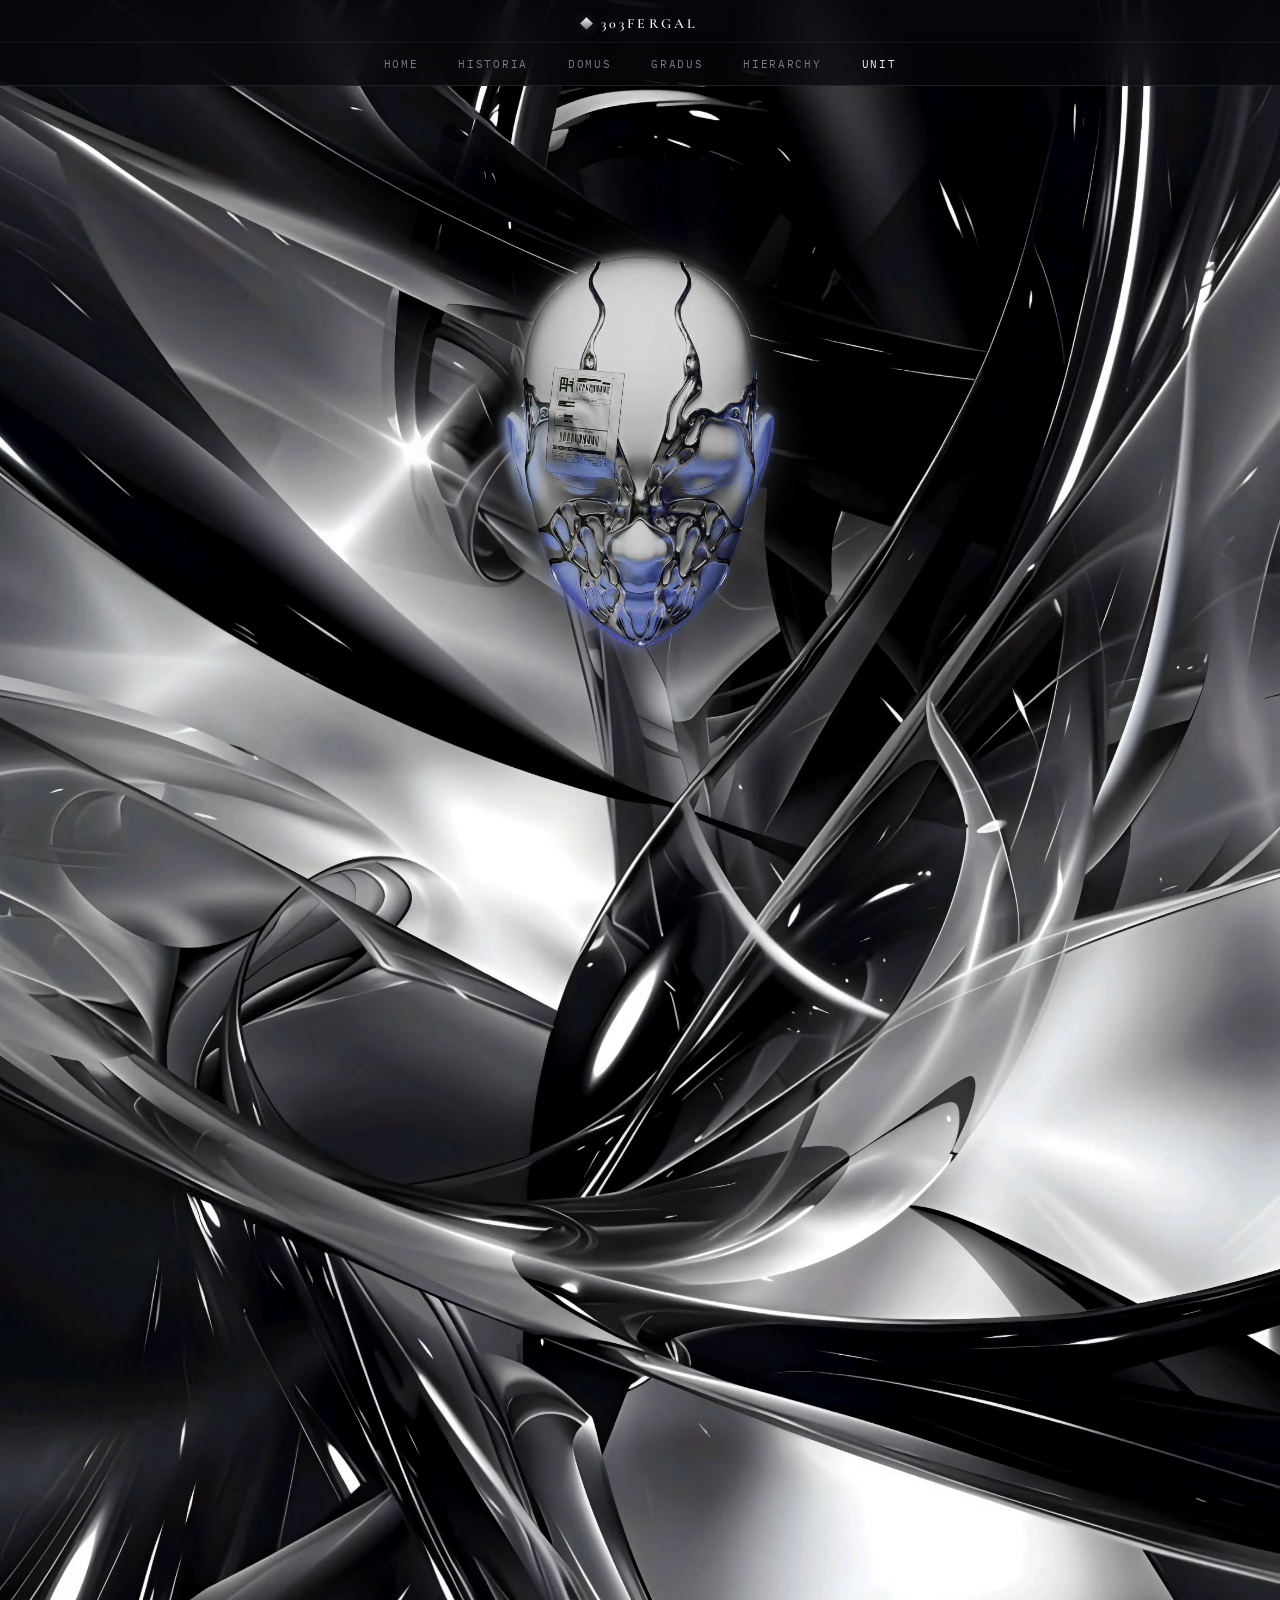
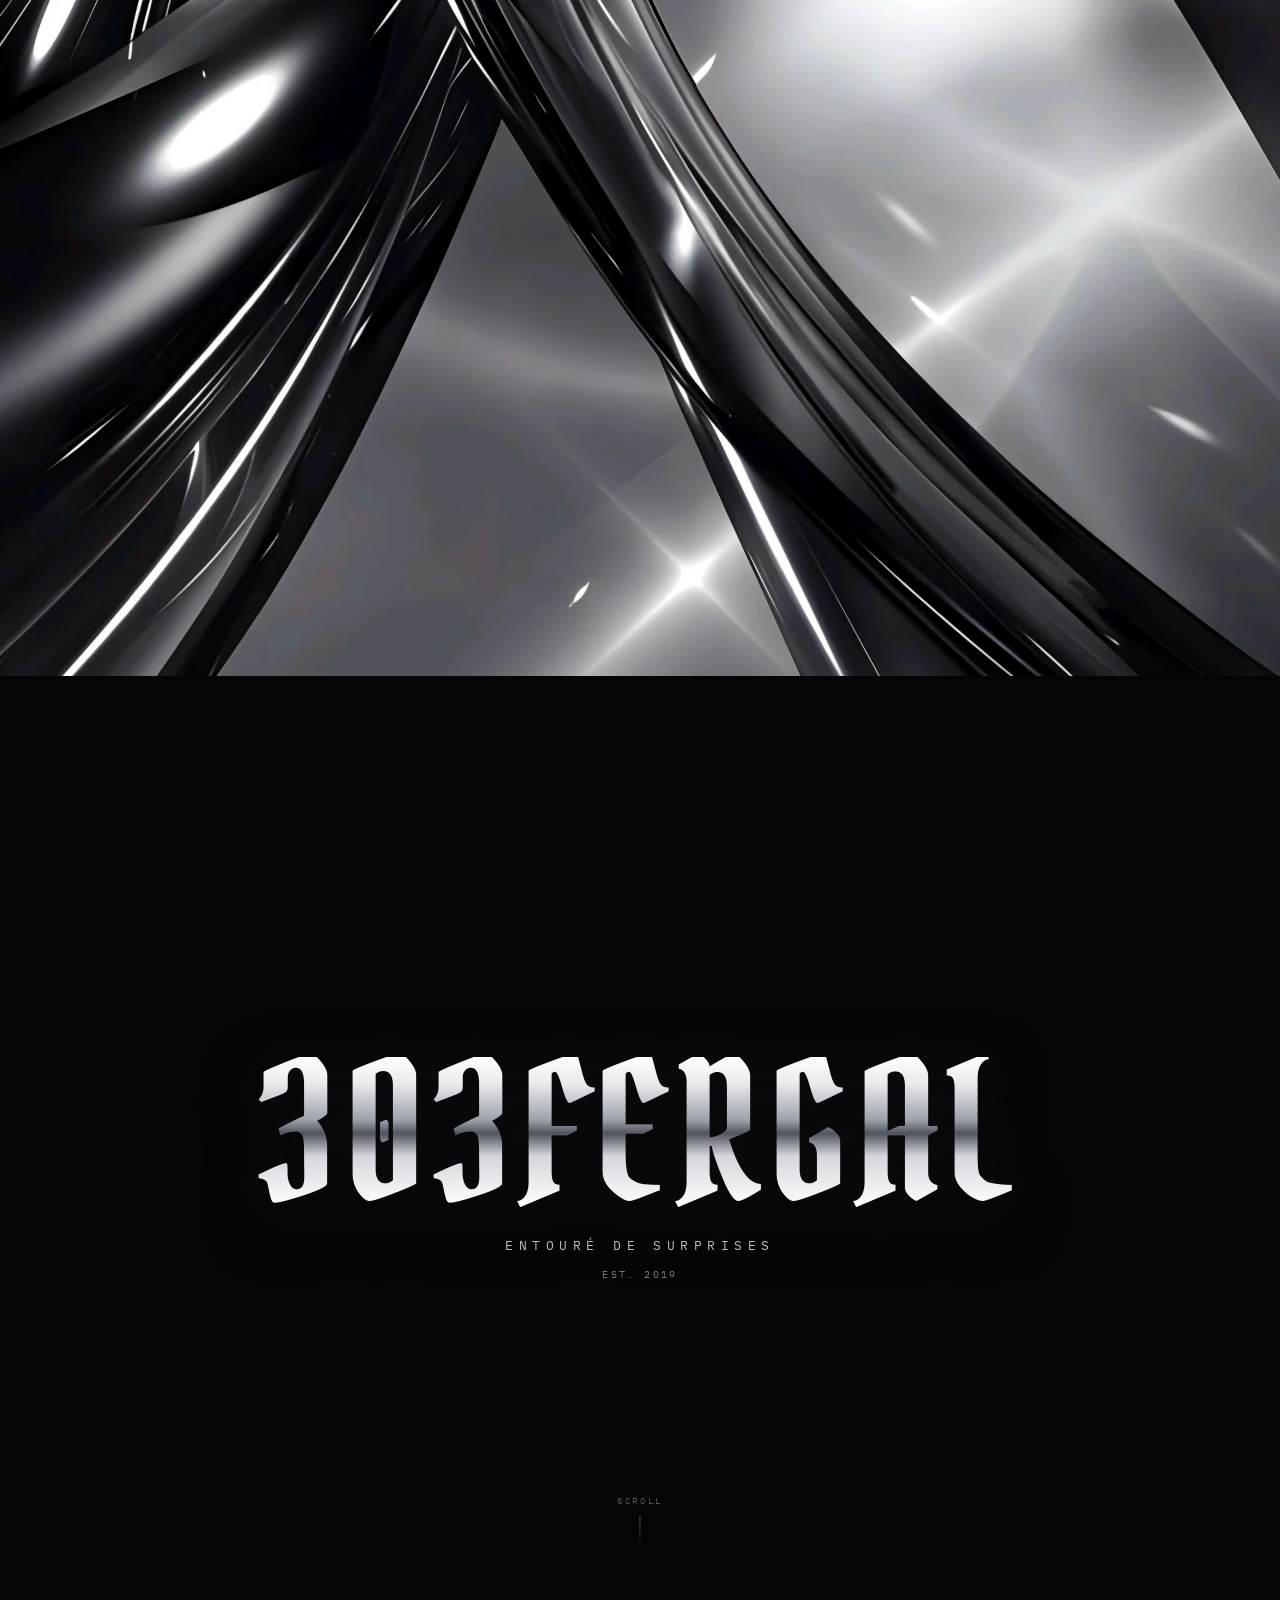
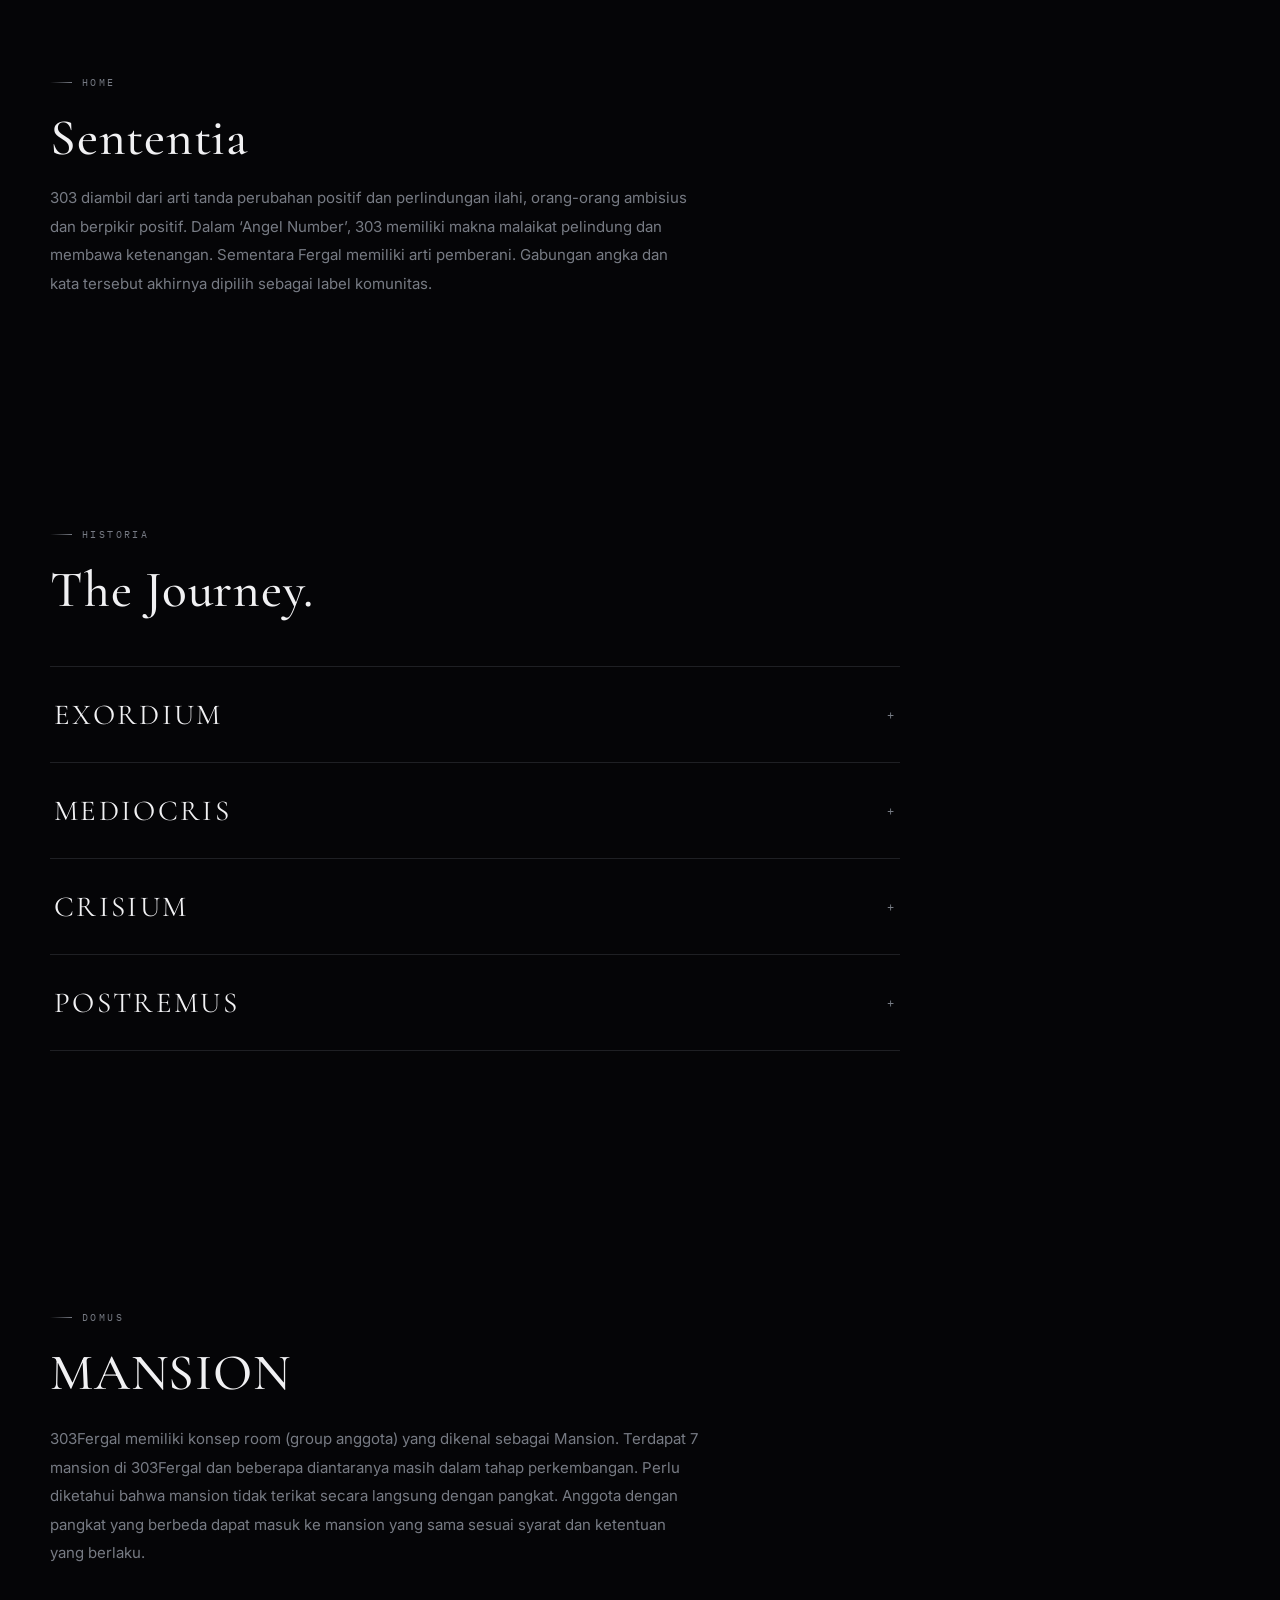
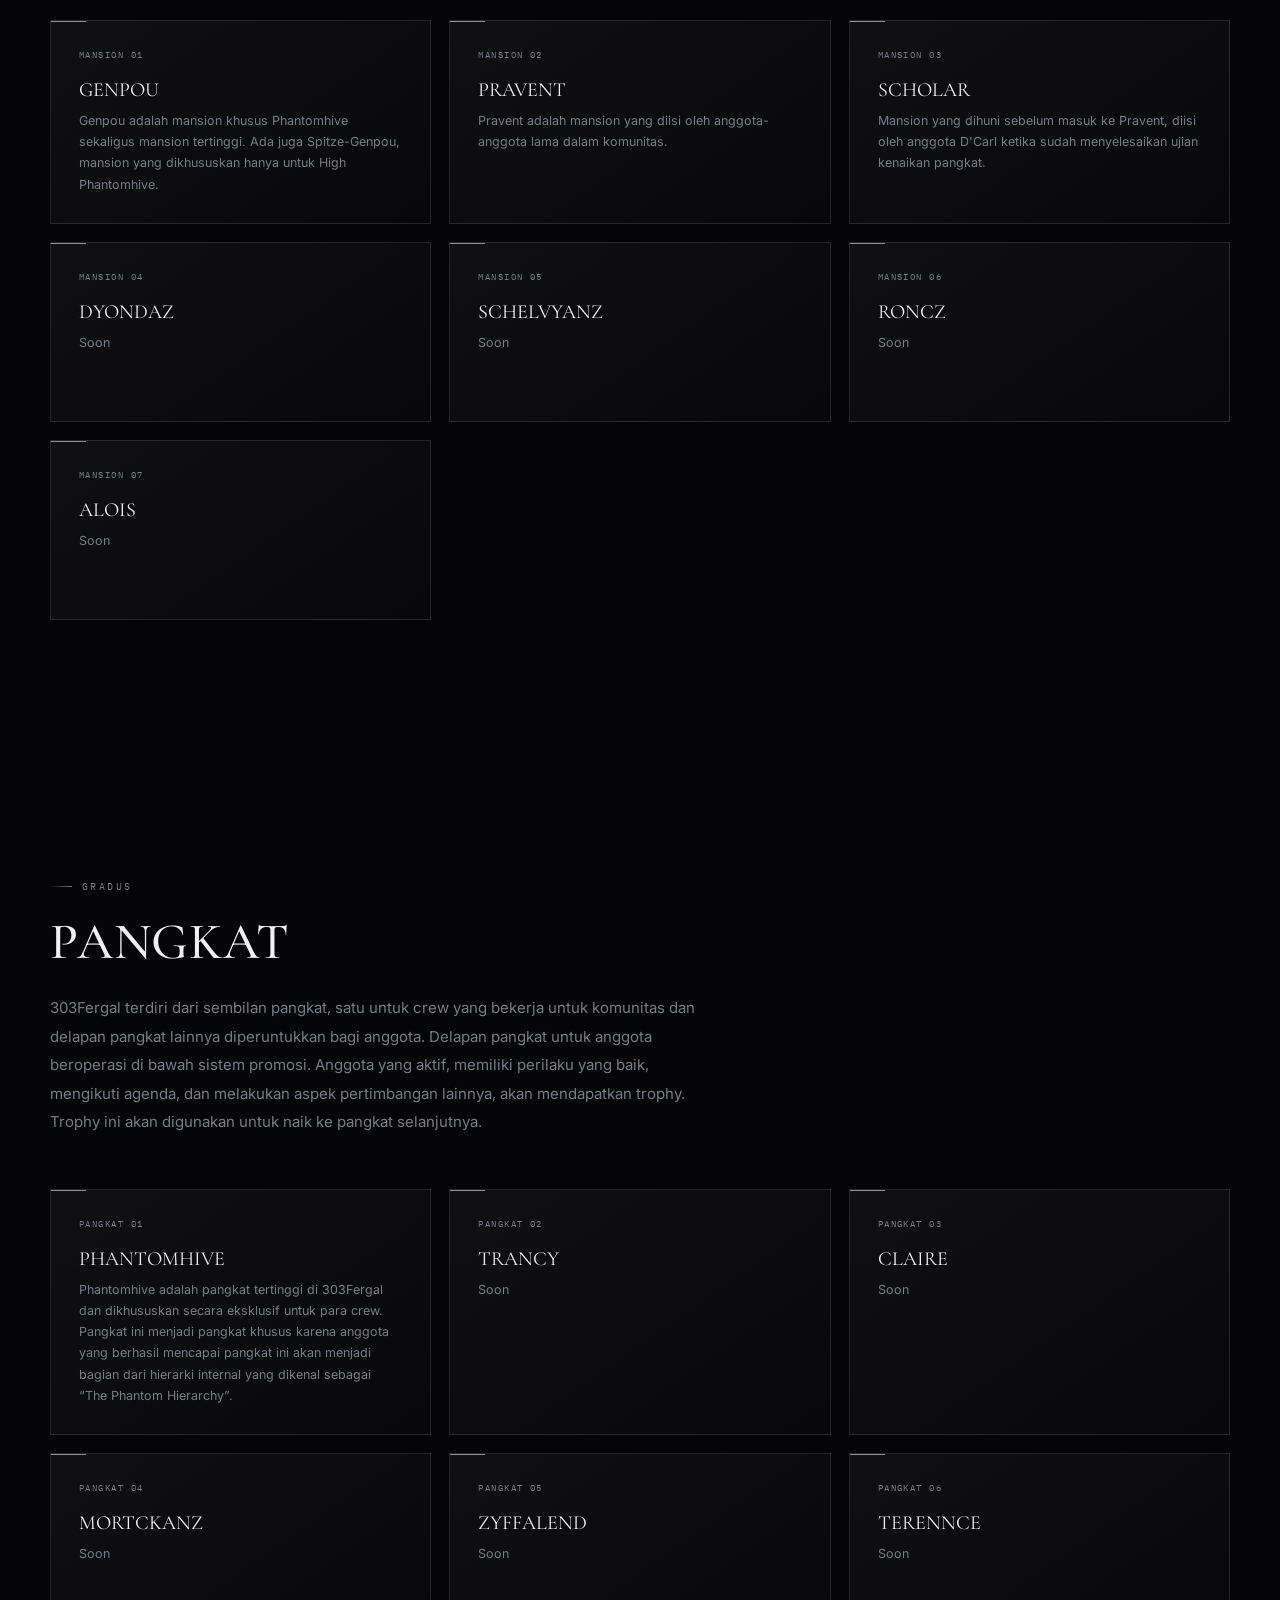
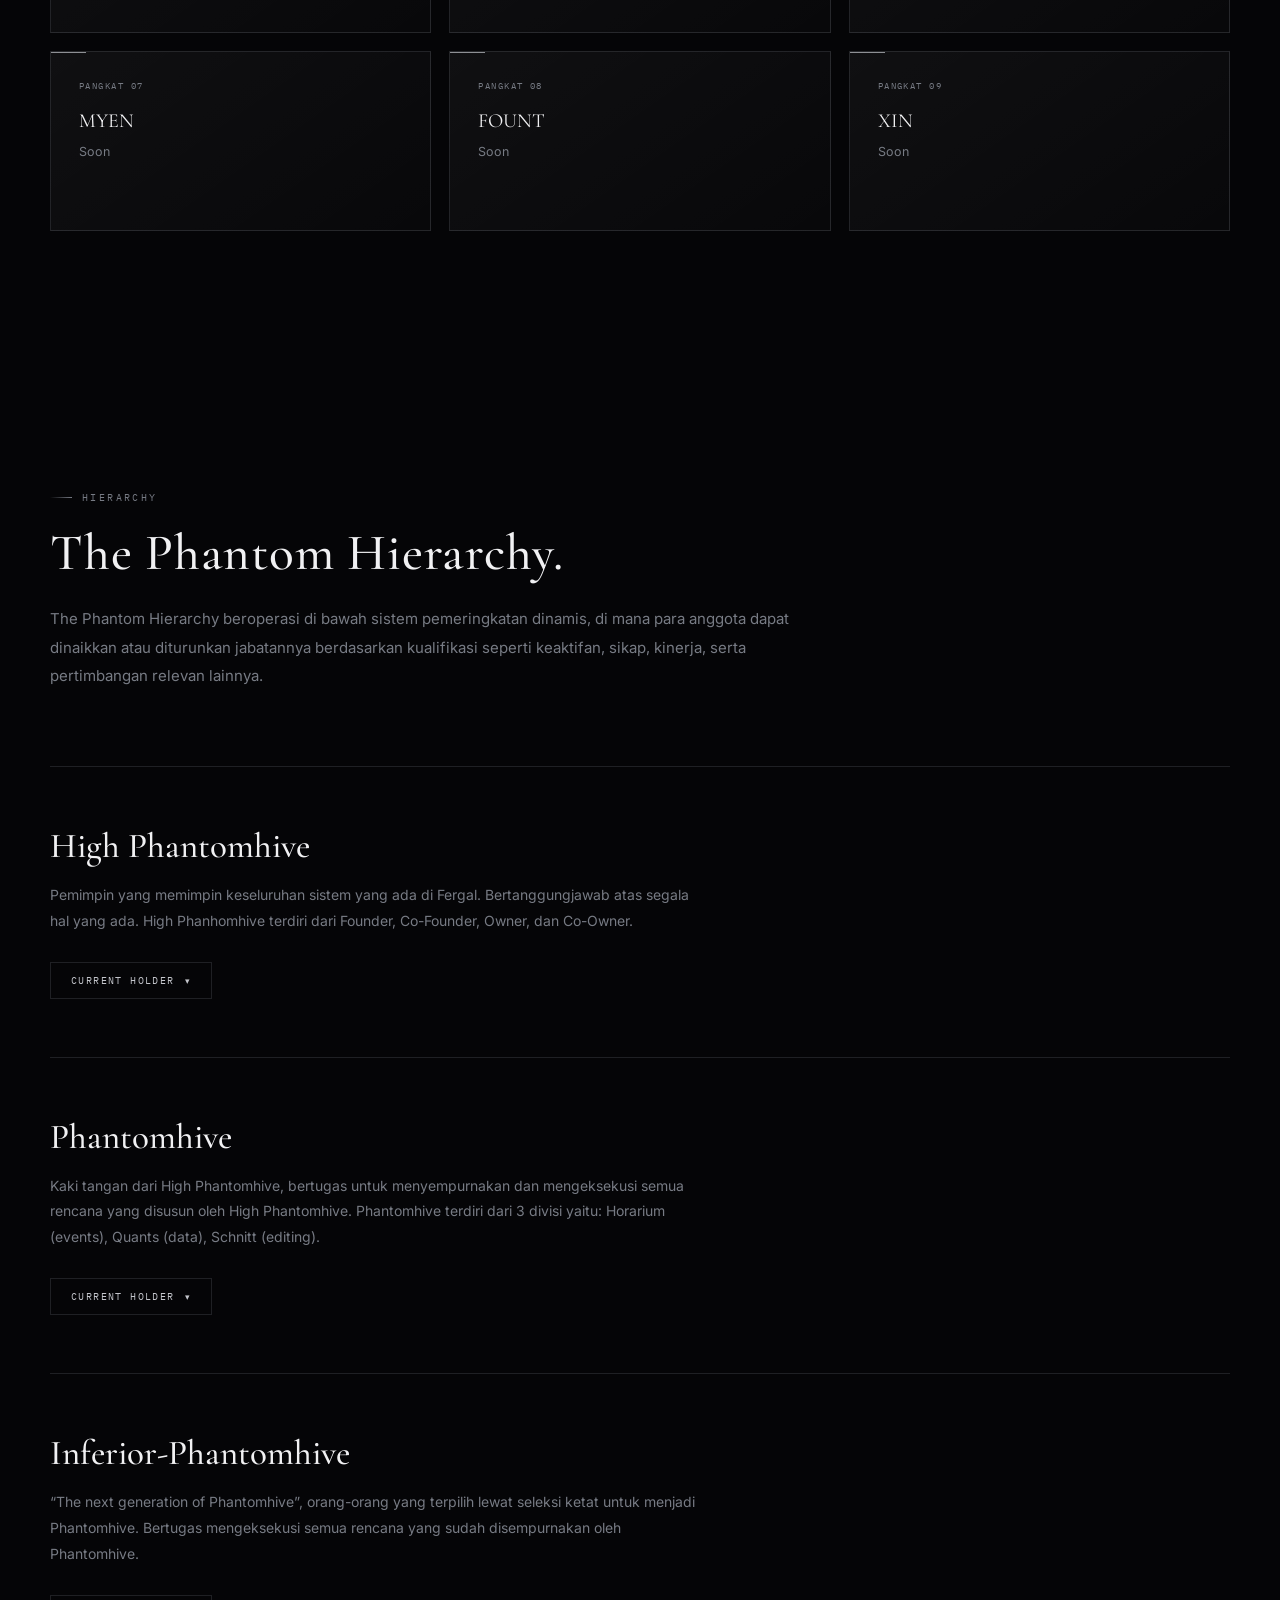
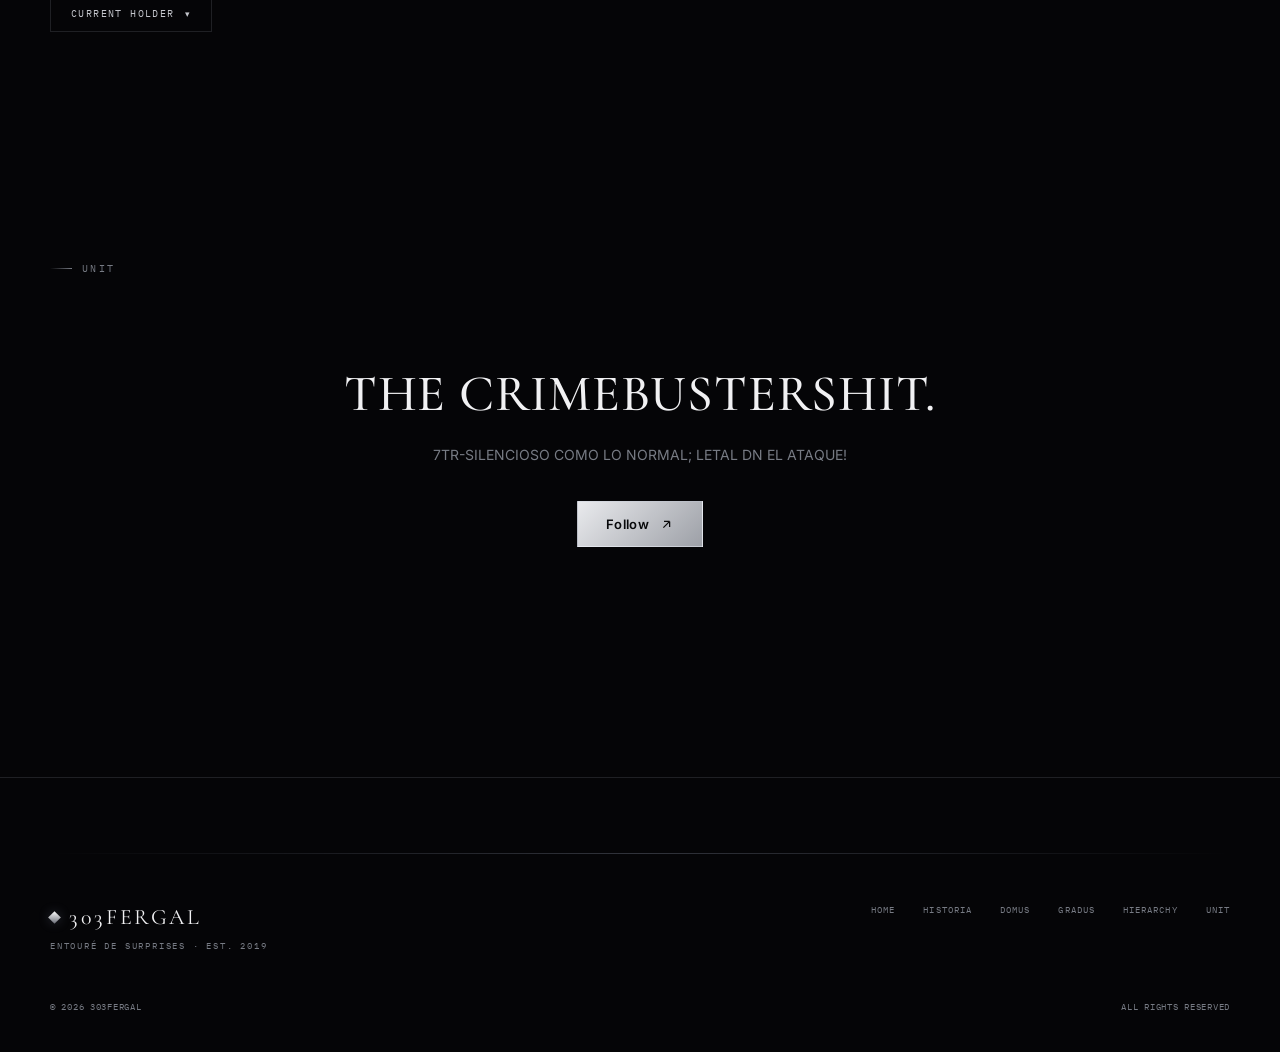
==== commit c88ee0f8: "Update index.html" ====
--- a/index.html
+++ b/index.html
@@ -145,14 +145,6 @@
 
 <!--  DOMUS  -->
 <section class="section" id="domus">
-  <div class="section-bg bg-blueprint">
-    <div class="shard s-chrome" style="width:110px; height:110px; top:-20px; right:10%; transform:rotate(15deg);"></div>
-    <div class="bg-streaks">
-    <span class="streak st1"></span>
-    <span class="streak st2"></span>
-    </div>
-    <div class="bg-bubbles" data-count="4"></div>
-  </div>
   <div class="wrap">
     <div class="eyebrow">Domus</div>
     <h2 class="section-title" style="margin-bottom:26px;">MANSION</h2>
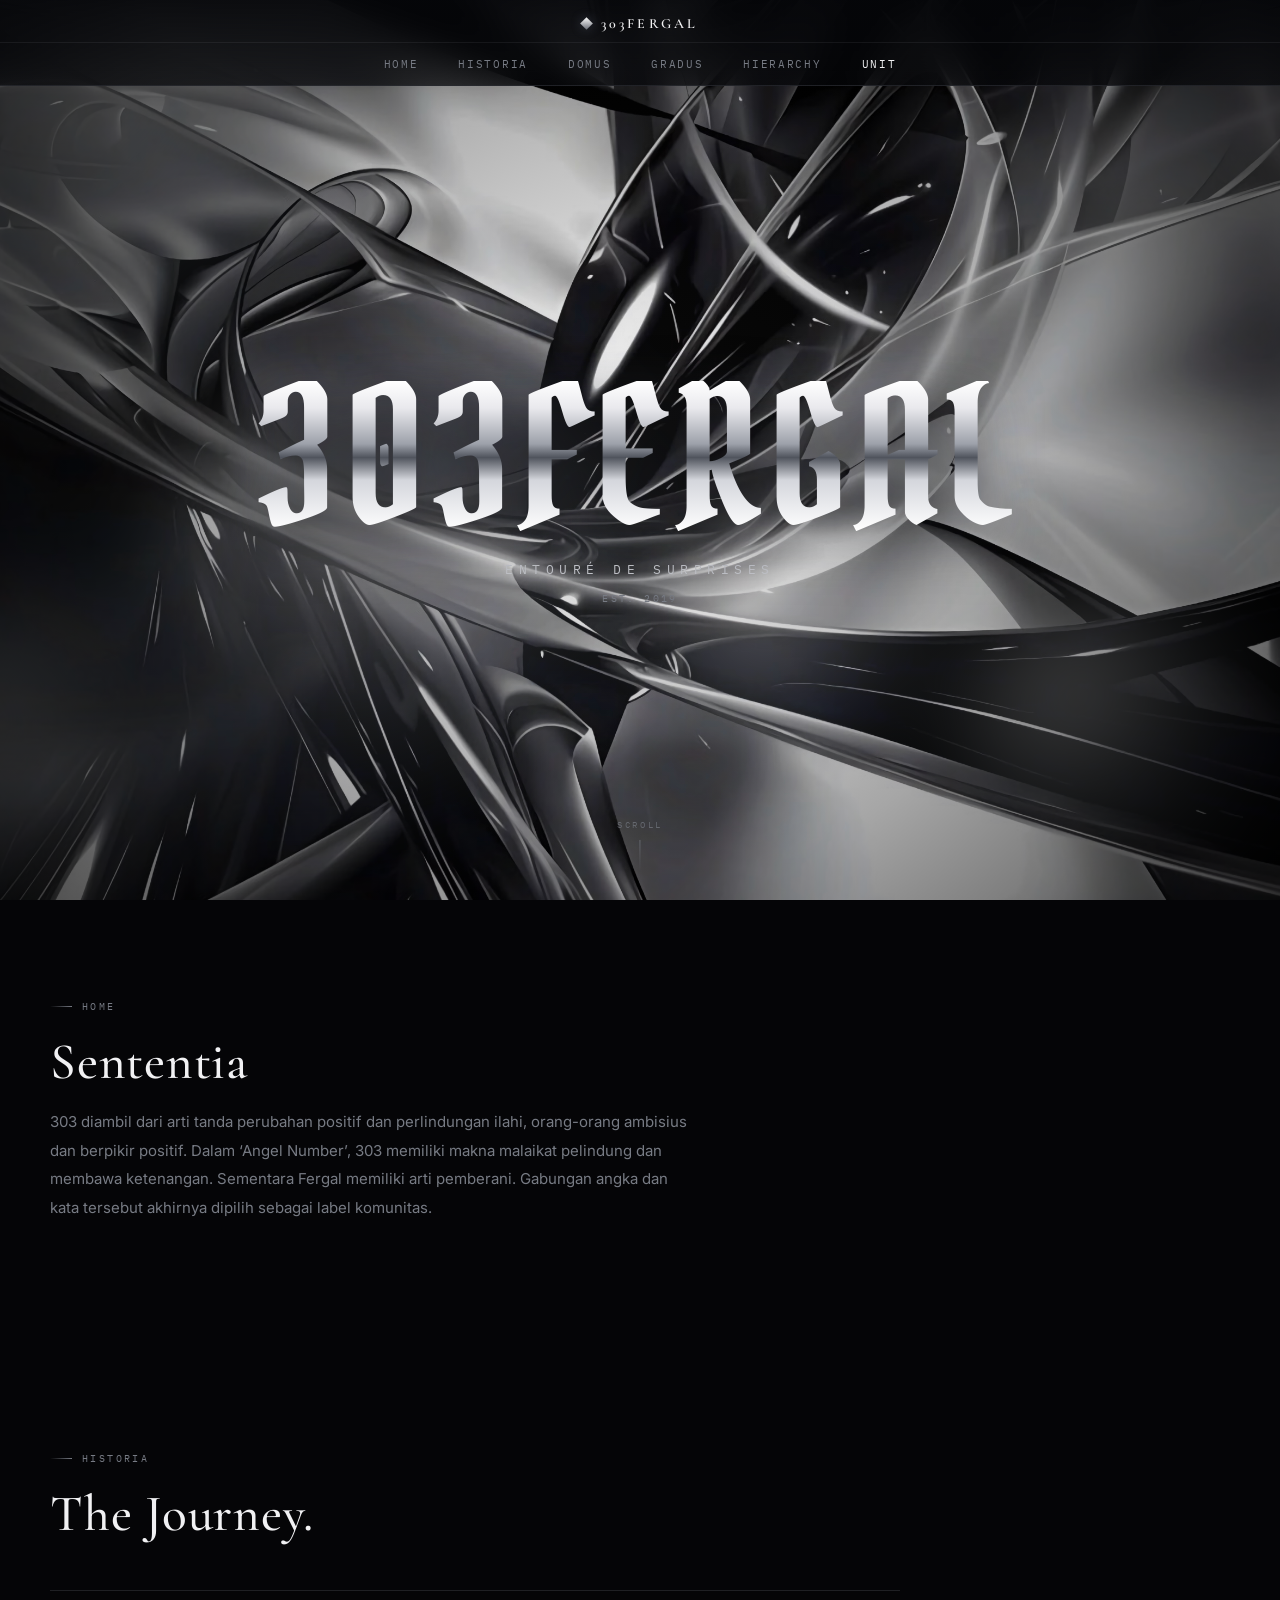
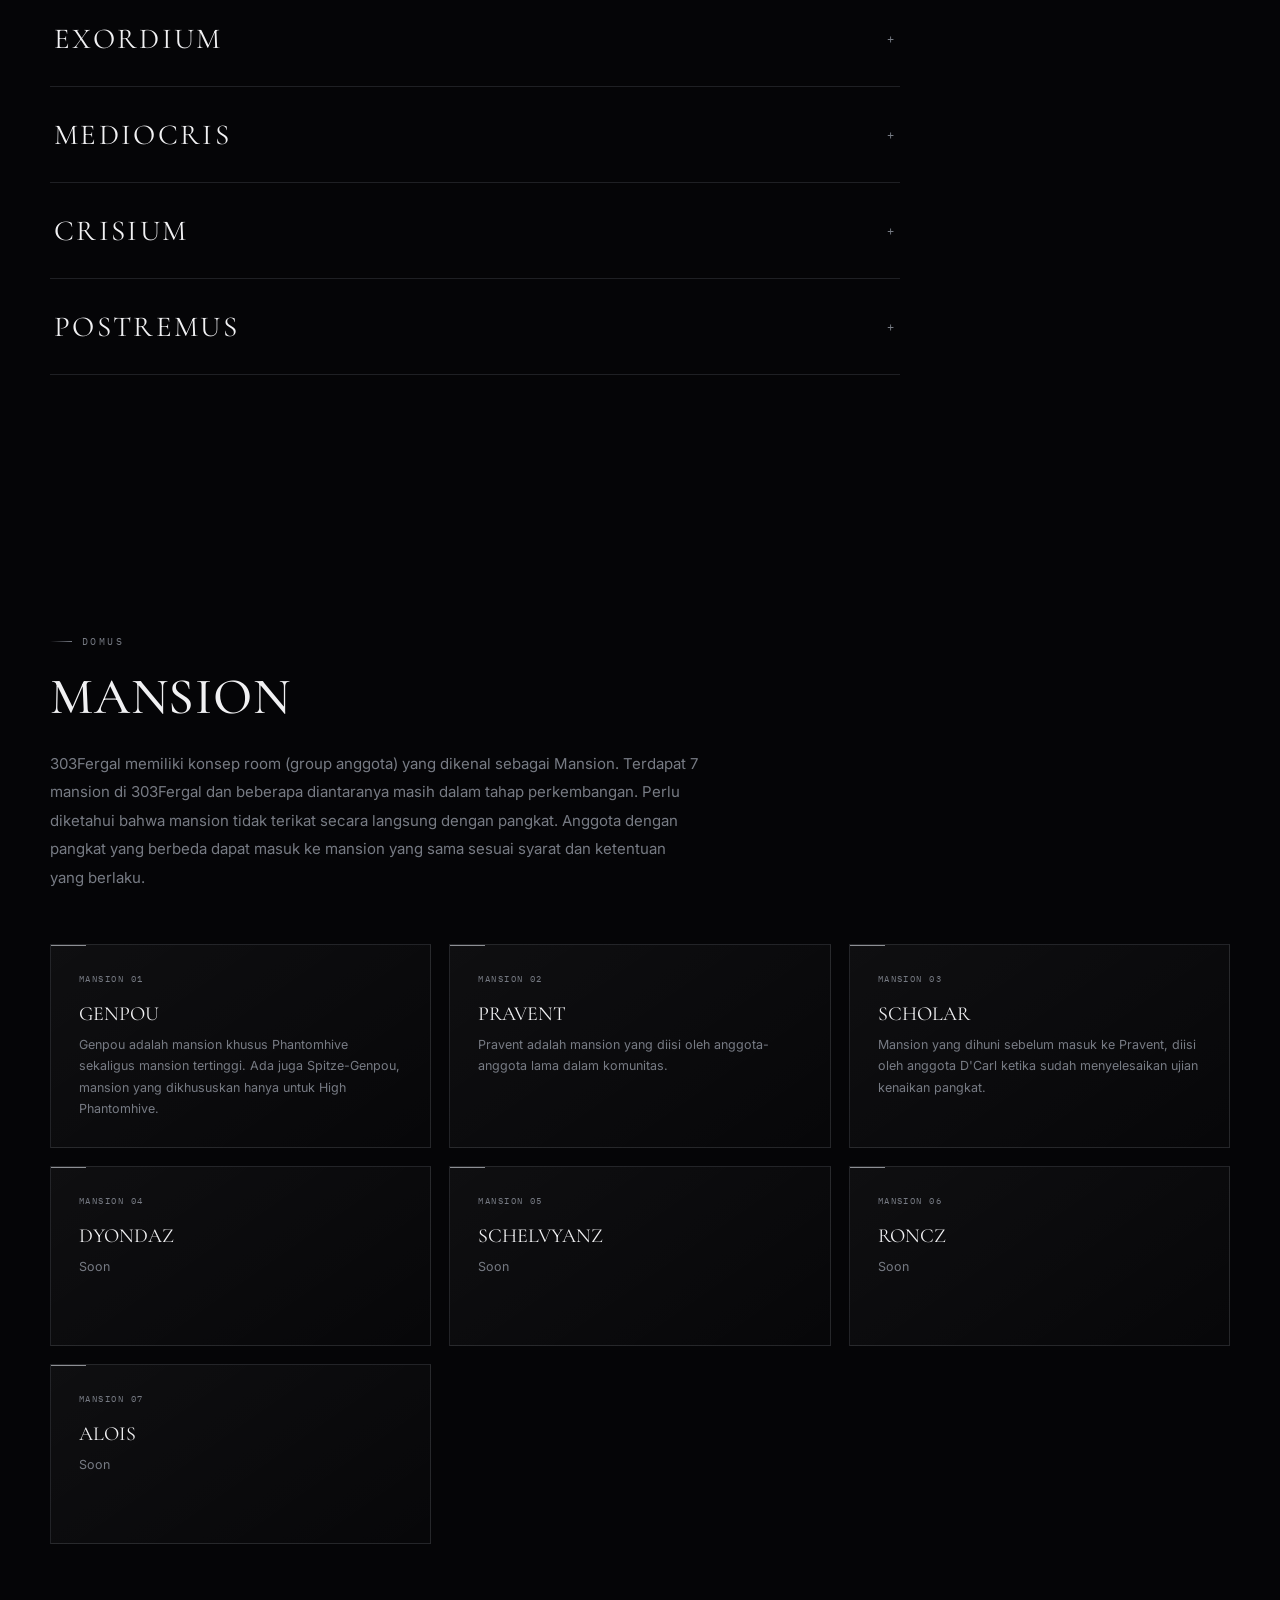
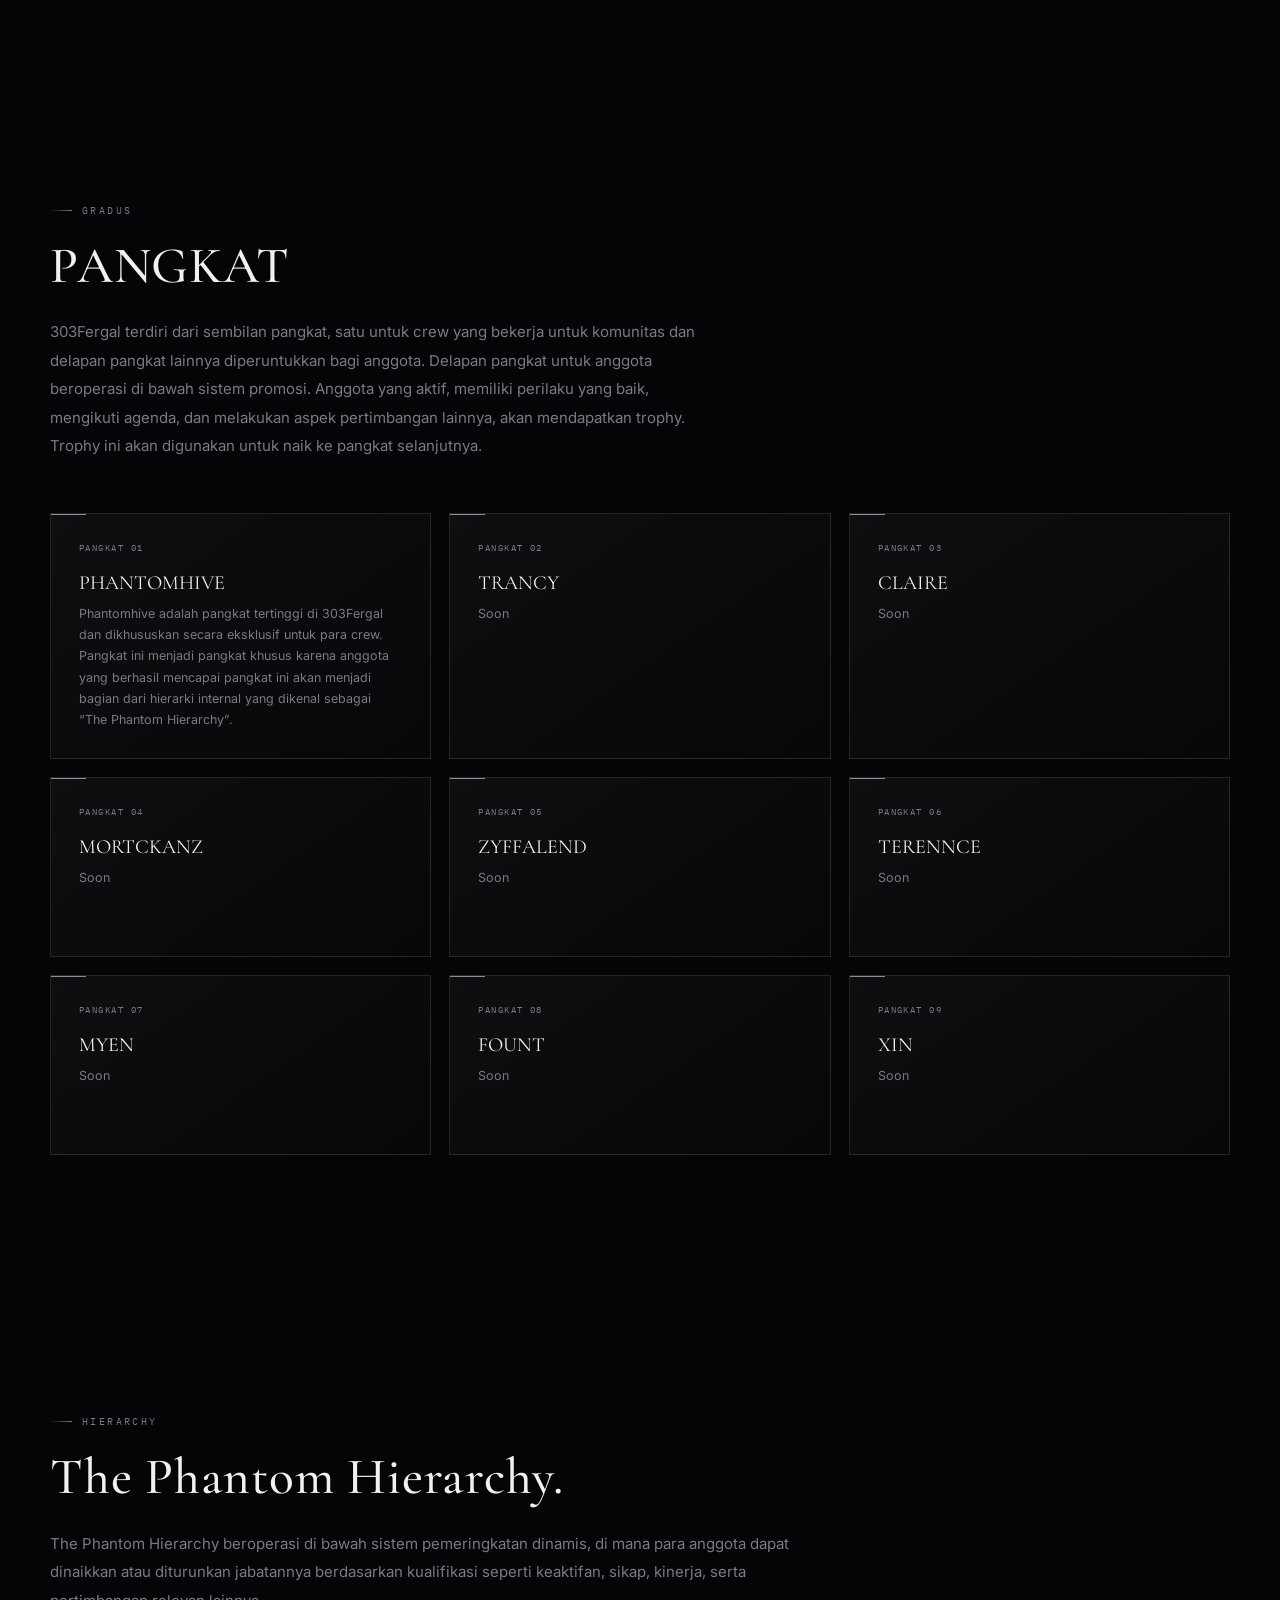
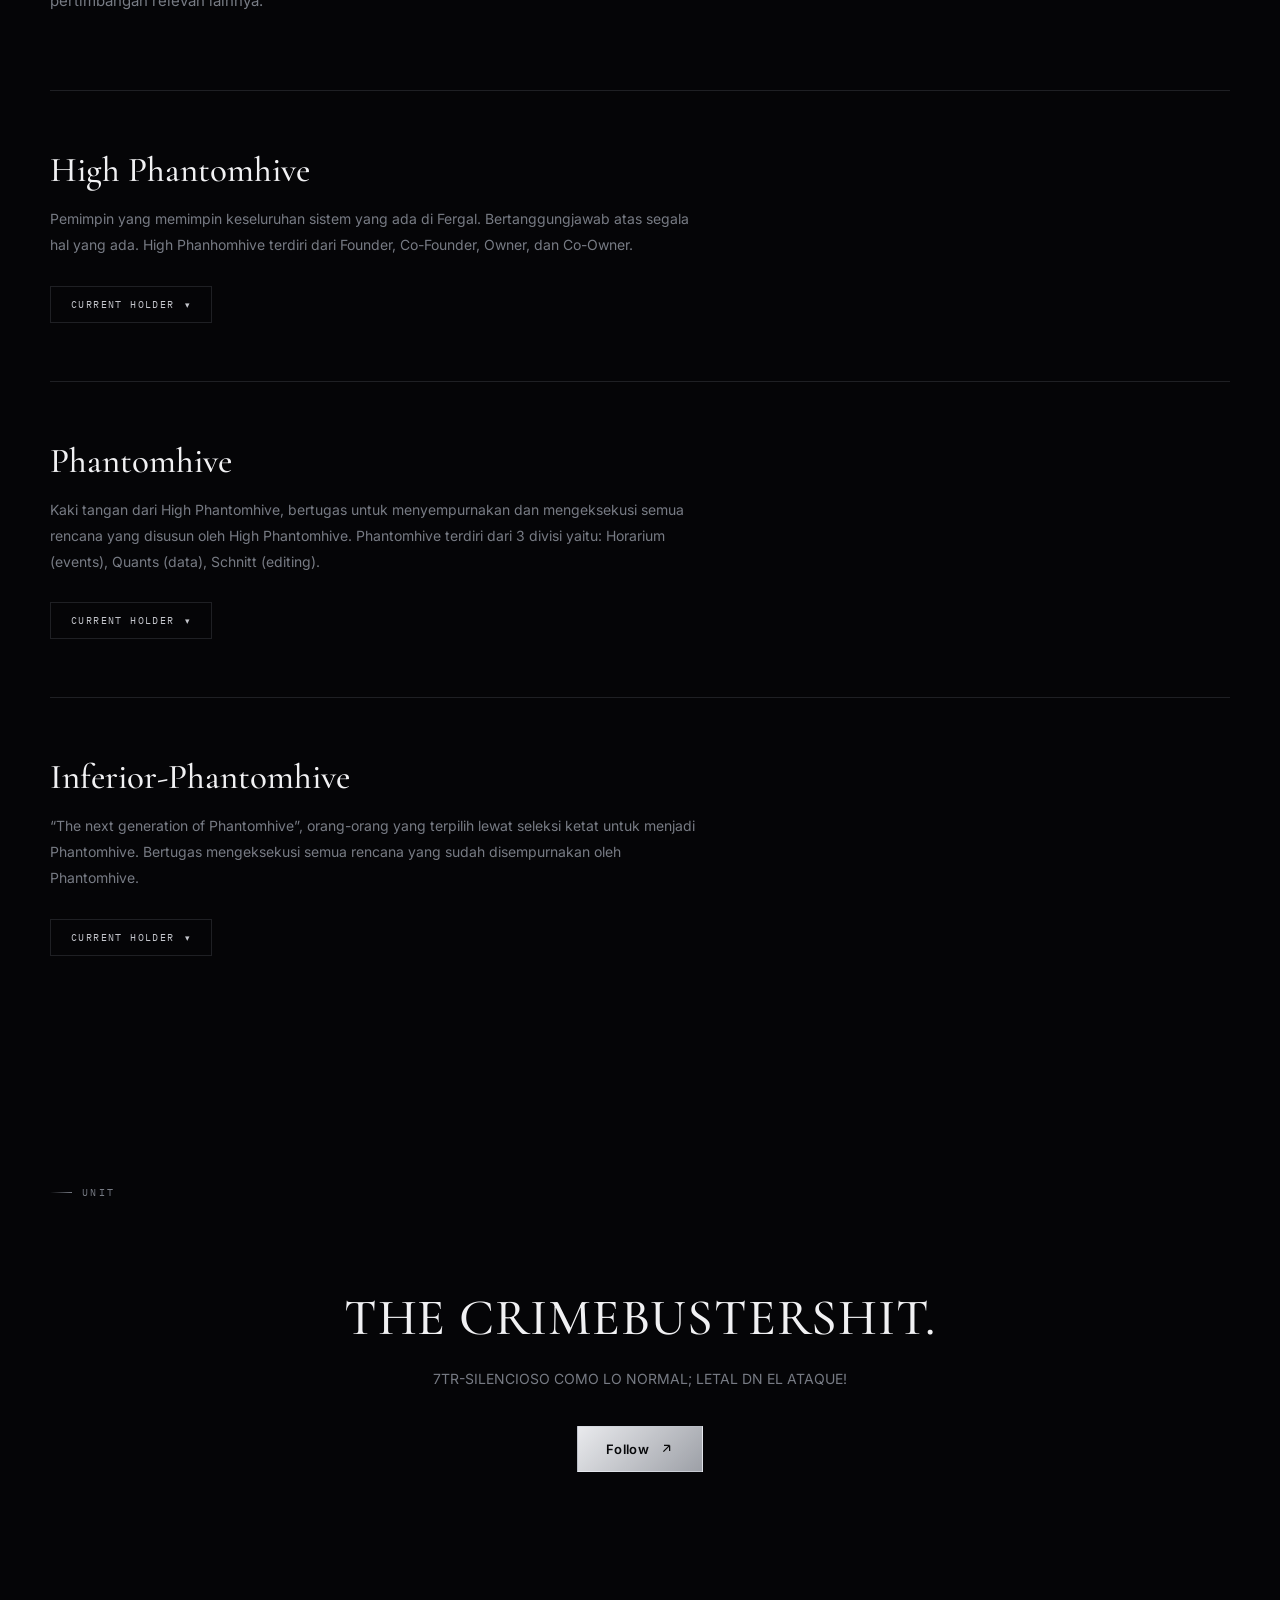
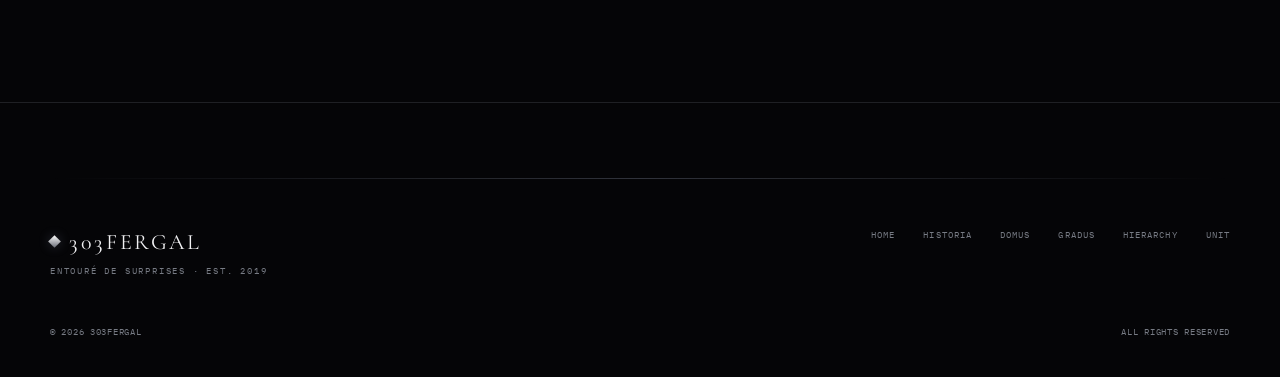
==== commit 2332f813: "Update index.html" ====
--- a/index.html
+++ b/index.html
@@ -12,7 +12,7 @@
 <body>
 
   <!-- GLOBAL METALLIC BACKGROUND -->
-  <div class="site-background">
+<div class="site-background">
 
     <img
       class="site-metal-bg"
@@ -37,13 +37,15 @@
         >
      </div>
 
-<svg width="0" height="0" style="position:absolute;">
-  <filter id="grainFilter">
-    <feTurbulence type="fractalNoise" baseFrequency="0.9" numOctaves="2" stitchTiles="stitch" result="noise"/>
-    <feColorMatrix in="noise" type="matrix" values="0 0 0 0 1  0 0 0 0 1  0 0 0 0 1  0 0 0 0.9 0"/>
-  </filter>
-</svg>
-<div class="grain-overlay" style="filter:url(#grainFilter);"></div>
+  <svg width="0" height="0" style="position:absolute;">
+    <filter id="grainFilter">
+      <feTurbulence type="fractalNoise" baseFrequency="0.9" numOctaves="2" stitchTiles="stitch" result="noise"/>
+      <feColorMatrix in="noise" type="matrix" values="0 0 0 0 1  0 0 0 0 1  0 0 0 0 1  0 0 0 0.9 0"/>
+    </filter>
+  </svg>
+  <div class="grain-overlay" style="filter:url(#grainFilter);"></div>
+
+</div>
 
 <header class="site-header">
   <div class="brand-row">
--- a/style.css
+++ b/style.css
@@ -1665,460 +1665,78 @@
   }
 
 }
-/*  LIQUID ENHANCEMENT —  */
-
-.bg-streaks{position:absolute; inset:0; z-index:1; pointer-events:none; mix-blend-mode:screen;}
-.bg-streaks .streak{
-  position:absolute; width:2px; height:150%; top:-25%;
-  background:linear-gradient(180deg, transparent, rgba(235,240,255,.5) 45%, rgba(255,255,255,.85) 50%, rgba(235,240,255,.5) 55%, transparent);
-  filter:blur(1.5px);
-}
-.bg-streaks .st1{left:20%; animation:st1Drift 16s ease-in-out infinite;}
-.bg-streaks .st2{left:70%; animation:st2Drift 20s ease-in-out infinite; animation-delay:-6s;}
-@keyframes st1Drift{0%,100%{transform:rotate(20deg) translateY(0); opacity:.28;}50%{transform:rotate(20deg) translateY(5%); opacity:.6;}}
-@keyframes st2Drift{0%,100%{transform:rotate(-18deg) translateY(0); opacity:.22;}50%{transform:rotate(-18deg) translateY(-6%); opacity:.55;}}
-
-.bg-bubbles{position:absolute; inset:0; z-index:1; pointer-events:none;}
-.bg-bubbles .bubble{
-  position:absolute; width:5px; height:5px; border-radius:50%;
-  background:radial-gradient(circle at 35% 30%, #fff, rgba(255,255,255,.15) 60%, transparent 75%);
-  box-shadow:0 0 6px rgba(255,255,255,.4);
-  opacity:.5; animation:bubbleFloat 9s ease-in-out infinite;
-}
-.bg-bubbles .bubble.b-lg{width:9px; height:9px;}
-.bg-bubbles .bubble.b-navy{
-  background:radial-gradient(circle at 35% 30%, #cfe0ff, rgba(120,150,220,.2) 60%, transparent 75%);
-  box-shadow:0 0 8px rgba(120,150,220,.4);
-}
-@keyframes bubbleFloat{0%,100%{transform:translateY(0);}50%{transform:translateY(-12px);}}
-
-/* navy + kontras diperkuat di SEMUA section-bg (bukan cuma hero) */
-.section-bg::before{
-  content:"";
-  position:absolute; inset:0; z-index:0; pointer-events:none;
-  background:linear-gradient(155deg, rgba(30,42,85,.42) 0%, transparent 45%, rgba(3,4,9,.5) 100%);
-}
-
-/* hero  */
-.hero-bg{
-  background:radial-gradient(ellipse at 50% 45%, #131c33 0%, #06070c 42%, #020203 80%) !important;
-}
-.liquid-blob{
-  background:
-    radial-gradient(ellipse at 32% 25%,
-      rgba(255,255,255,.46) 0%,
-      rgba(205,212,225,.26) 15%,
-      rgba(110,120,150,.22) 30%,
-      rgba(30,38,60,.20) 50%,
-      rgba(4,5,10,.10) 70%,
-      transparent 78%) !important;
-}
-.hero-bg::before{
-  background:
-    radial-gradient(ellipse at 20% 25%, rgba(255,255,255,.08), transparent 28%),
-    radial-gradient(ellipse at 80% 70%, rgba(60,85,150,.20), transparent 34%),
-    radial-gradient(ellipse at 55% 5%, rgba(255,255,255,.05), transparent 25%) !important;
-}
 
 /* =========================================================
-   HERO — LIQUID METAL TEST
+   GLOBAL METALLIC BACKGROUND — definisi yang belum ada
    ========================================================= */
 
-.hero-bg{
-    position:relative;
-    overflow:hidden;
-}
-
-.liquid-metal-bg{
-    position:absolute;
-    inset:0;
-
-    width:100%;
-    height:100%;
-
-    z-index:0;
-
-    overflow:hidden;
-}
-
-.liquid-metal-bg canvas{
-    display:block;
-
-    width:100%;
-    height:100%;
-}
-
-}
-
-/* Keep everything else above the shader */
-
-.hero-bg .liquid-stage,
-.hero-bg .hero-sheen,
-.hero-bg .hero-vignette{
-    position:relative;
-    z-index:2;
-}
-
-.hero-content{
-    position:relative;
-    z-index:5;
-}
-
-/* =========================================================
-   NEW HERO METALLIC BACKGROUND
-   ========================================================= */
-
-.hero {
-    position: relative;
-    overflow: hidden;
-}
-
-.hero-bg {
-    position: absolute;
-    inset: 0;
-    width: 100%;
-    height: 100%;
-    overflow: hidden;
-    z-index: 0;
-    background: #050609;
-}
-
-/* Metallic image */
-.hero-metal-bg {
-    position: absolute;
-    inset: 0;
-    width: 100%;
-    height: 100%;
-
-    object-fit: cover;
-    object-position: center;
-
-    display: block;
-    z-index: 0;
-}
-
-/* Dark atmospheric layer */
-.hero-bg::after {
-    content: "";
-    position: absolute;
-    inset: 0;
-
-    background:
-        radial-gradient(
-            circle at center,
-            rgba(255,255,255,.04),
-            rgba(0,0,0,.35) 55%,
-            rgba(0,0,0,.72) 100%
-        );
-
-    pointer-events: none;
-    z-index: 2;
-}
-
-
-/* =========================================================
-   MOVING SMOKY BLOBS
-   ========================================================= */
-
-.liquid-stage {
-    position: absolute;
-    inset: -15%;
-    width: 130%;
-    height: 130%;
-
-    z-index: 1;
-    pointer-events: none;
-
-    filter: blur(45px);
-    opacity: .55;
-    mix-blend-mode: screen;
-}
-
-.liquid-blob {
-    position: absolute;
-
-    border-radius: 50%;
-
-    background:
-        radial-gradient(
-            circle at 35% 30%,
-            rgba(255,255,255,.85),
-            rgba(180,190,205,.38) 35%,
-            rgba(70,80,100,.18) 65%,
-            transparent 75%
-        );
-
-    filter: blur(20px);
-
-    animation:
-        blobFloat 16s ease-in-out infinite alternate;
-}
-
-
-/* Individual blobs */
-
-.lb1 {
-    width: 38vw;
-    height: 38vw;
-    top: 5%;
-    left: 5%;
-    animation-duration: 17s;
-}
-
-.lb2 {
-    width: 30vw;
-    height: 30vw;
-    top: 20%;
-    right: 5%;
-    animation-duration: 20s;
-    animation-delay: -5s;
-}
-
-.lb3 {
-    width: 42vw;
-    height: 42vw;
-    top: 42%;
-    left: 20%;
-    animation-duration: 22s;
-    animation-delay: -8s;
-}
-
-.lb4 {
-    width: 28vw;
-    height: 28vw;
-    bottom: 8%;
-    right: 10%;
-    animation-duration: 18s;
-    animation-delay: -3s;
-}
-
-.lb5 {
-    width: 35vw;
-    height: 35vw;
-    bottom: 0;
-    left: 0;
-    animation-duration: 24s;
-    animation-delay: -12s;
-}
-
-.lb6 {
-    width: 25vw;
-    height: 25vw;
-    top: 55%;
-    right: 30%;
-    animation-duration: 19s;
-    animation-delay: -7s;
-}
-
-
-/* Slow floating / smoky movement */
-
-@keyframes blobFloat {
-
-    0% {
-        transform:
-            translate3d(-3%, -2%, 0)
-            scale(1);
-    }
-
-    33% {
-        transform:
-            translate3d(6%, 4%, 0)
-            scale(1.08);
-    }
-
-    66% {
-        transform:
-            translate3d(-4%, 8%, 0)
-            scale(.94);
-    }
-
-    100% {
-        transform:
-            translate3d(5%, -5%, 0)
-            scale(1.06);
-    }
-}
-
-
-/* =========================================================
-   SKULL
-   ========================================================= */
-
-.hero-skull {
-    position: absolute;
-
-    left: 50%;
-    top: 50%;
-
-    width: min(42vw, 420px);
-
-    transform: translate(-50%, -50%);
-
-    z-index: 3;
-
-    pointer-events: none;
-}
-
-.hero-skull img {
-    display: block;
-
-    width: 100%;
-    height: auto;
-
-    object-fit: contain;
-
-    filter:
-        drop-shadow(0 0 18px rgba(255,255,255,.20))
-        drop-shadow(0 20px 45px rgba(0,0,0,.65));
-
-    animation: skullFloat 7s ease-in-out infinite;
-}
-
-
-/* Very subtle floating movement */
-
-@keyframes skullFloat {
-
-    0%,
-    100% {
-        transform: translateY(0);
-    }
-
-    50% {
-        transform: translateY(-8px);
-    }
-}
-
-
-/* =========================================================
-   KEEP HERO CONTENT ABOVE EVERYTHING
-   ========================================================= */
-
-.hero-content {
-    position: relative;
-    z-index: 5;
-}
-
-/* =========================================================
-   GLOBAL SKULL
-   ========================================================= */
-
-.site-skull {
-    position: absolute;
-
-    left: 50%;
-    top: 50%;
-
-    width: min(38vw, 390px);
-
-    transform: translate(-50%, -50%);
-
-    z-index: 3;
-
-    pointer-events: none;
-}
-
-
-/* Skull image */
-
-.site-skull img {
-    position: relative;
-
-    display: block;
-
-    width: 100%;
-    height: auto;
-
-    z-index: 2;
-
-    filter:
-        drop-shadow(0 0 12px rgba(255,255,255,.20))
-        drop-shadow(0 18px 40px rgba(0,0,0,.65));
-
-    animation: globalSkullFloat 8s ease-in-out infinite;
-}
-
-
-/* =========================================================
-   SKULL RELIEF / GOD RAYS
-   ========================================================= */
-
-.site-skull-rays {
-    position: absolute;
-
-    left: 50%;
-    top: 50%;
-
-    width: 170%;
-    height: 170%;
-
-    transform: translate(-50%, -50%);
-
-    z-index: 1;
-
-    background:
-        conic-gradient(
-            from 0deg,
-            transparent 0deg,
-            rgba(255,255,255,.08) 8deg,
-            transparent 18deg,
-            rgba(255,255,255,.05) 30deg,
-            transparent 42deg,
-            rgba(255,255,255,.07) 55deg,
-            transparent 70deg,
-            rgba(255,255,255,.04) 86deg,
-            transparent 105deg,
-            rgba(255,255,255,.06) 120deg,
-            transparent 140deg,
-            rgba(255,255,255,.05) 160deg,
-            transparent 180deg,
-            rgba(255,255,255,.06) 205deg,
-            transparent 225deg,
-            rgba(255,255,255,.05) 250deg,
-            transparent 275deg,
-            rgba(255,255,255,.07) 300deg,
-            transparent 325deg,
-            rgba(255,255,255,.05) 345deg,
-            transparent 360deg
-        );
-
-    filter: blur(18px);
-
-    opacity: .55;
-
-    animation: skullRays 18s linear infinite;
-}
-
-
-/* Skull slowly floats without leaving center */
-
-@keyframes globalSkullFloat {
-
-    0%,
-    100% {
-        transform: translateY(0);
-    }
-
-    50% {
-        transform: translateY(-7px);
-    }
-}
-
-
-/* Rays rotate very slowly */
-
-@keyframes skullRays {
-
-    from {
-        transform:
-            translate(-50%, -50%)
-            rotate(0deg);
-    }
-
-    to {
-        transform:
-            translate(-50%, -50%)
-            rotate(360deg);
-    }
-}+.site-background{
+  position: fixed;
+  inset: 0;
+  z-index: 0;
+  overflow: hidden;
+  background: #050609;
+}
+
+.site-metal-bg{
+  position: absolute;
+  inset: 0;
+  width: 100%;
+  height: 100%;
+  object-fit: cover;
+  object-position: center;
+  z-index: 0;
+}
+
+.site-background::after{
+  content: "";
+  position: absolute;
+  inset: 0;
+  background:
+    radial-gradient(
+      circle at center,
+      rgba(255,255,255,.04),
+      rgba(0,0,0,.35) 55%,
+      rgba(0,0,0,.72) 100%
+    );
+  pointer-events: none;
+  z-index: 2;
+}
+
+.site-liquid-stage{
+  position: absolute;
+  inset: -15%;
+  width: 130%;
+  height: 130%;
+  z-index: 1;
+  pointer-events: none;
+  filter: blur(45px);
+  opacity: .55;
+  mix-blend-mode: screen;
+}
+
+.site-liquid-blob{
+  position: absolute;
+  border-radius: 50%;
+  background:
+    radial-gradient(
+      circle at 35% 30%,
+      rgba(255,255,255,.85),
+      rgba(180,190,205,.38) 35%,
+      rgba(70,80,100,.18) 65%,
+      transparent 75%
+    );
+  filter: blur(20px);
+  animation: blobFloat 16s ease-in-out infinite alternate;
+}
+
+.sb1{ width:38vw; height:38vw; top:5%; left:5%; animation-duration:17s; }
+.sb2{ width:30vw; height:30vw; top:20%; right:5%; animation-duration:20s; animation-delay:-5s; }
+.sb3{ width:42vw; height:42vw; top:42%; left:20%; animation-duration:22s; animation-delay:-8s; }
+.sb4{ width:28vw; height:28vw; bottom:8%; right:10%; animation-duration:18s; animation-delay:-3s; }
+.sb5{ width:35vw; height:35vw; bottom:0; left:0; animation-duration:24s; animation-delay:-12s; }
+.sb6{ width:25vw; height:25vw; top:55%; right:30%; animation-duration:19s; animation-delay:-7s; }
+
+/* pastikan konten section selalu di atas background global */
+section{ position: relative; z-index: 1; }
+.wrap{ position: relative; z-index: 2; }
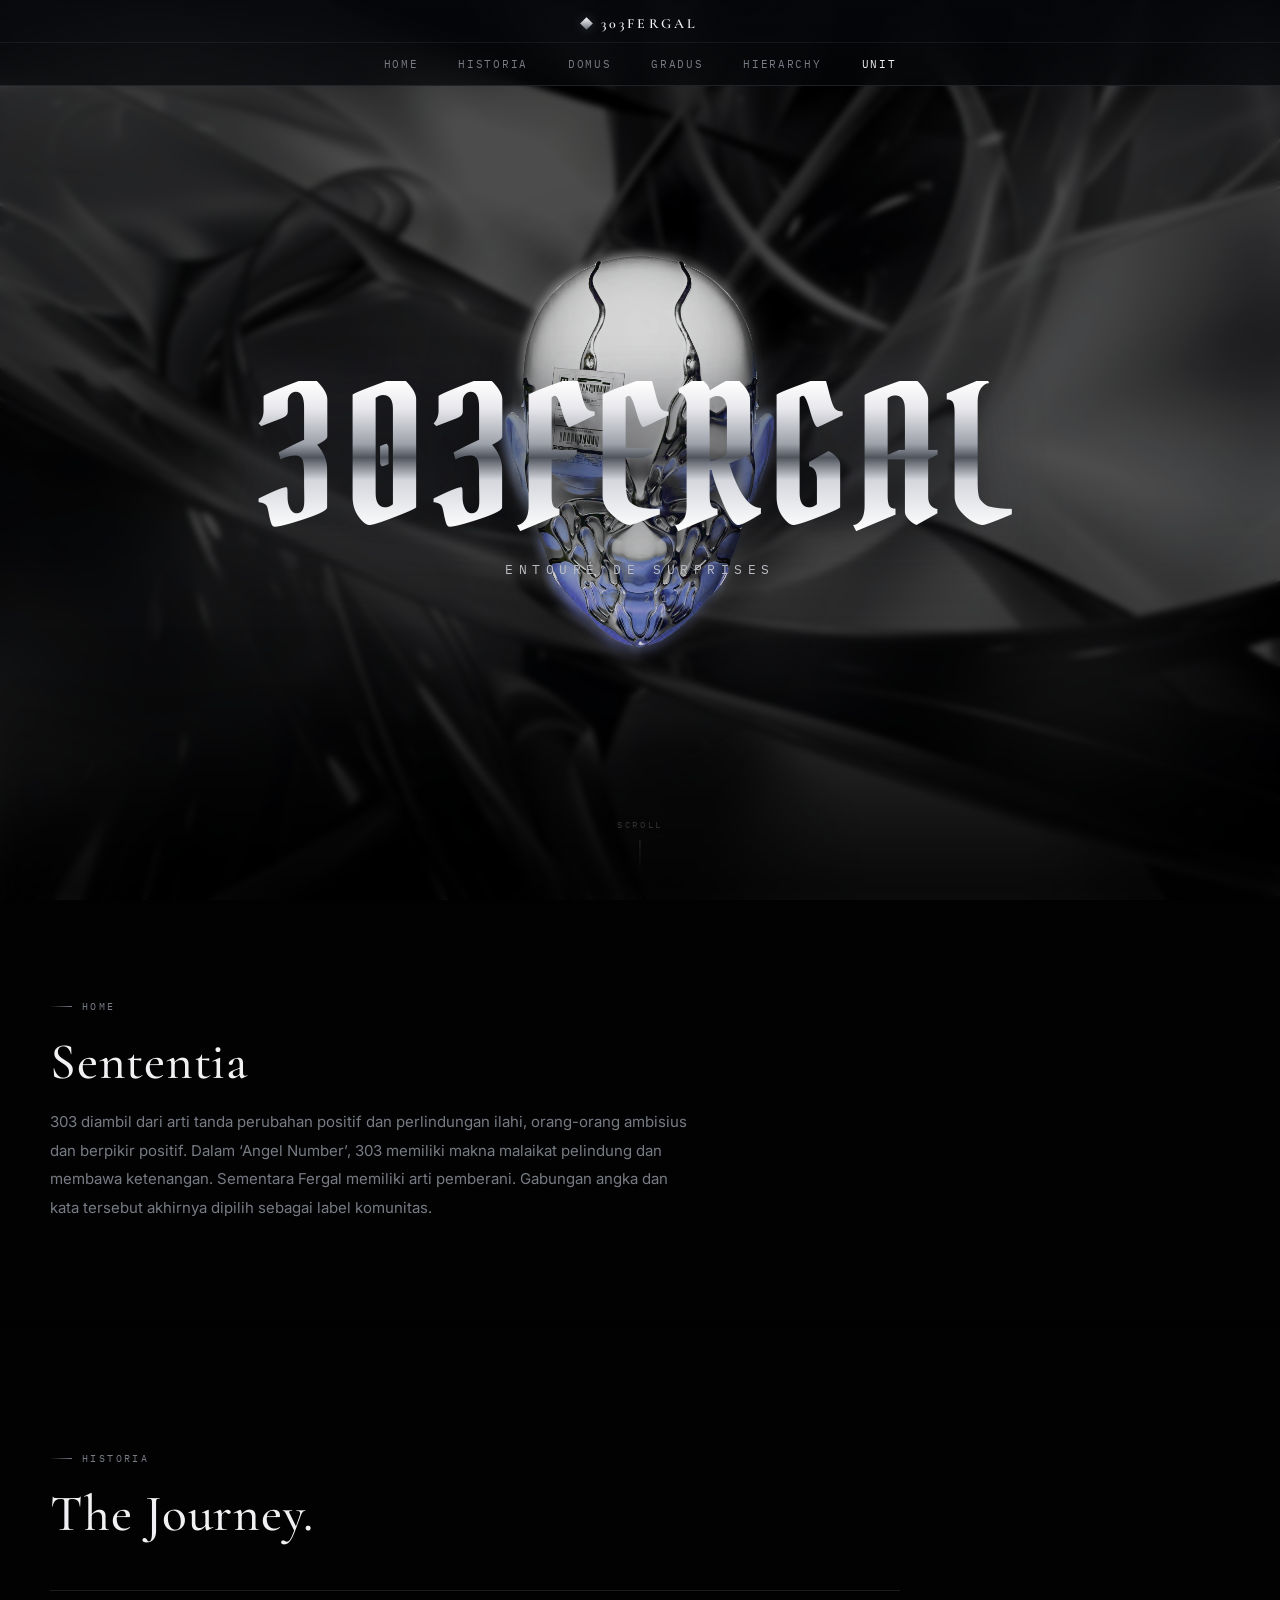
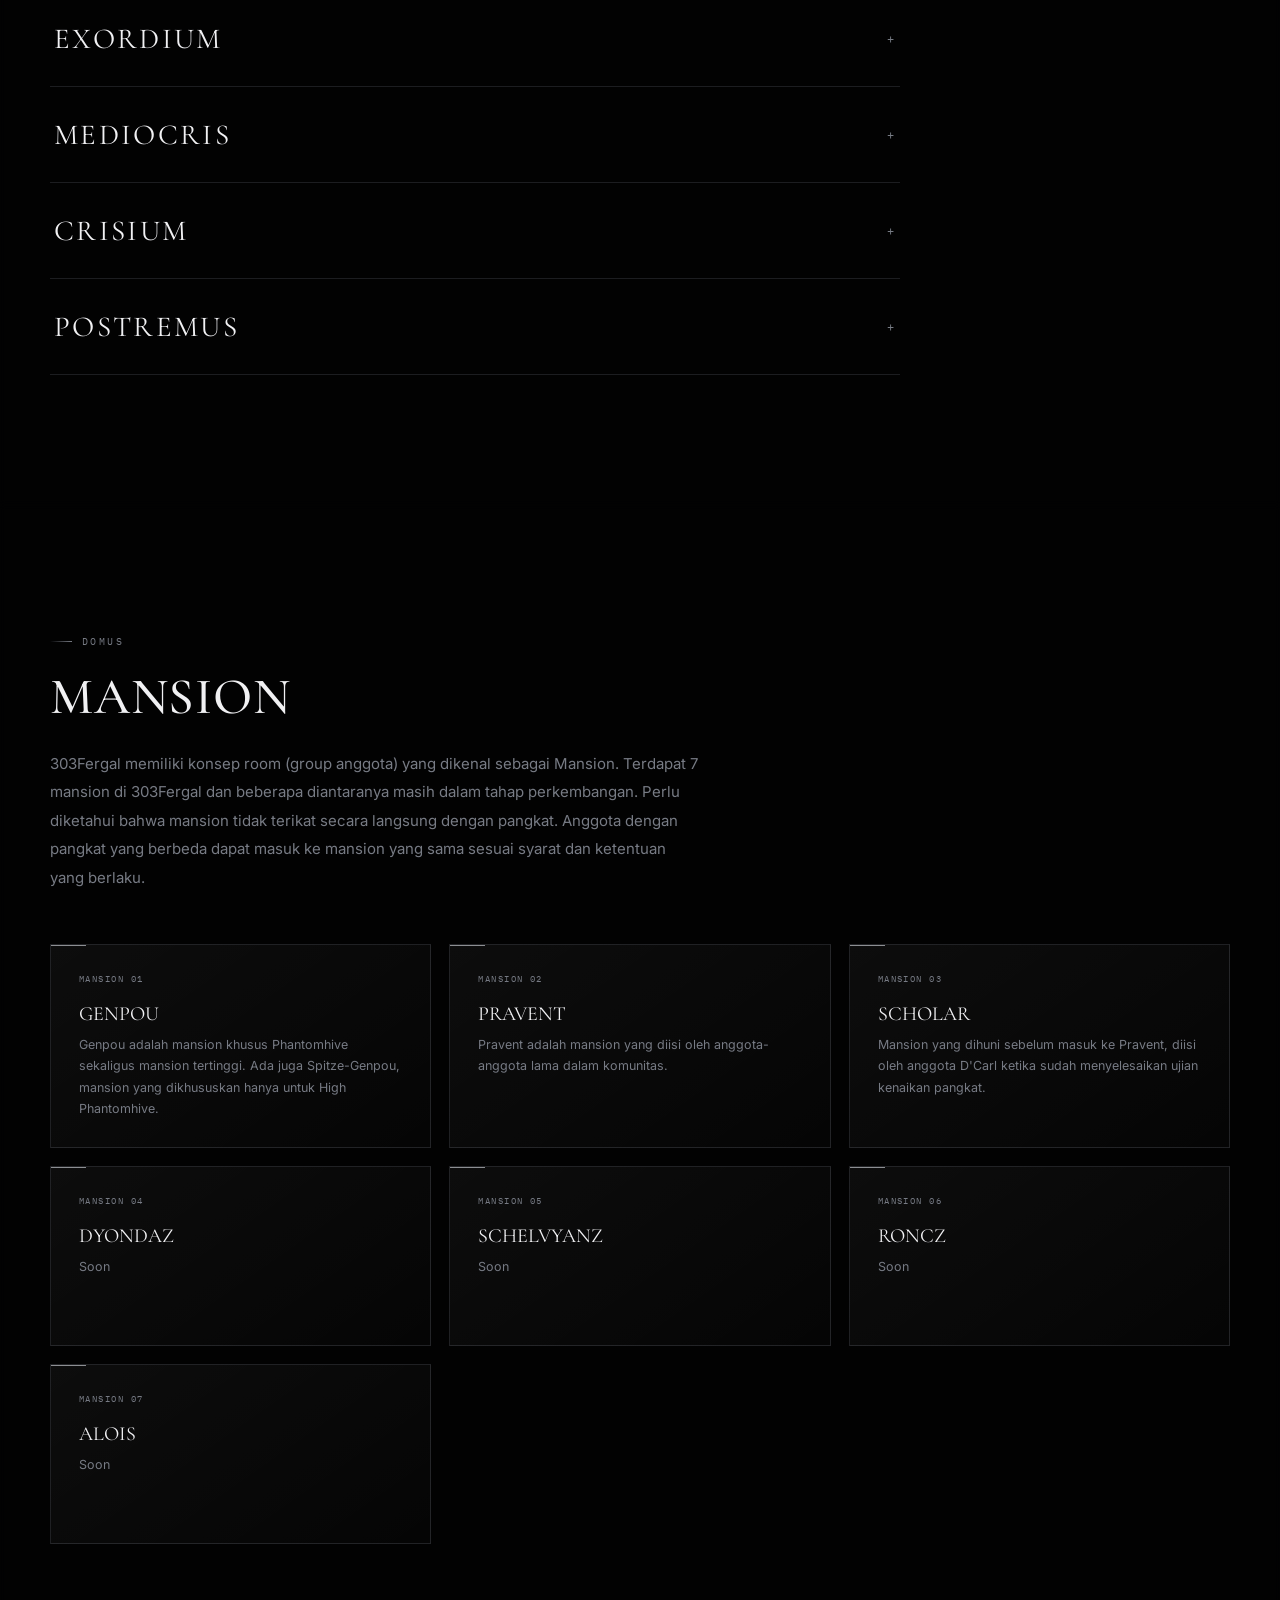
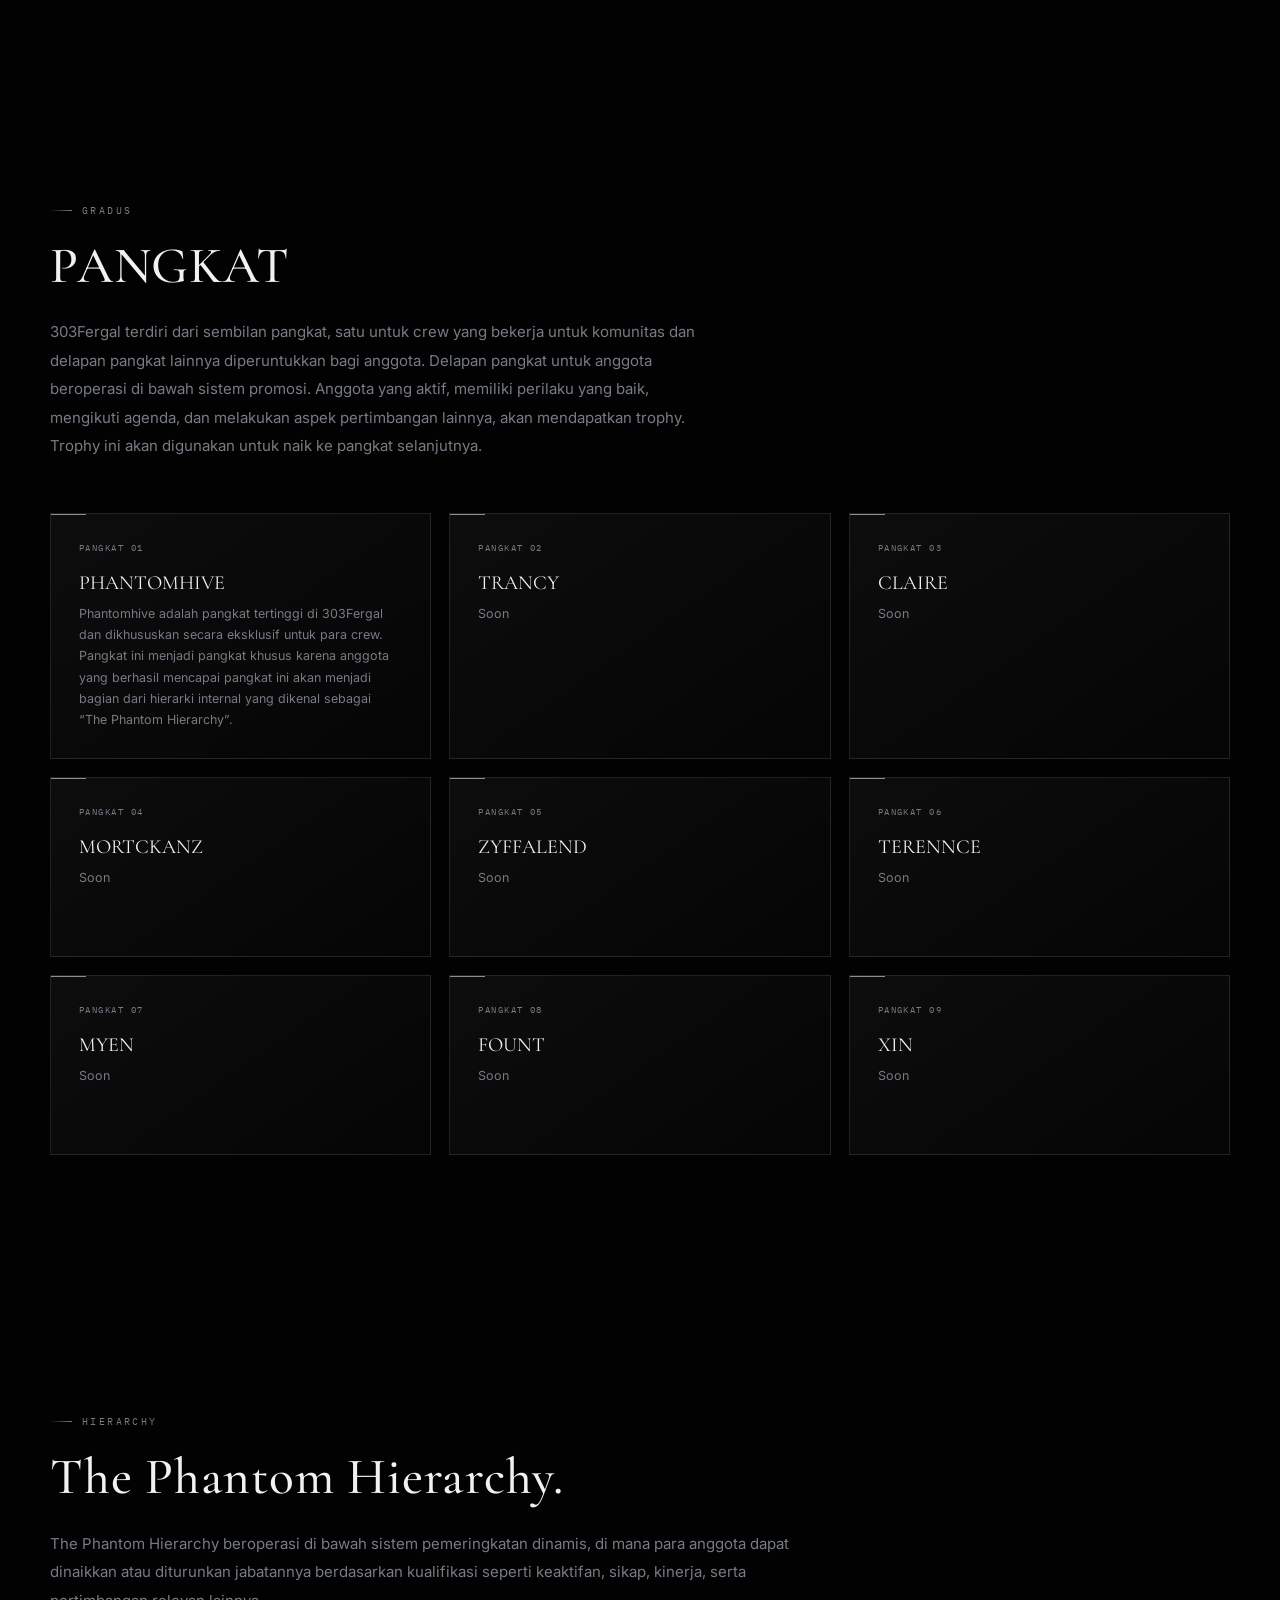
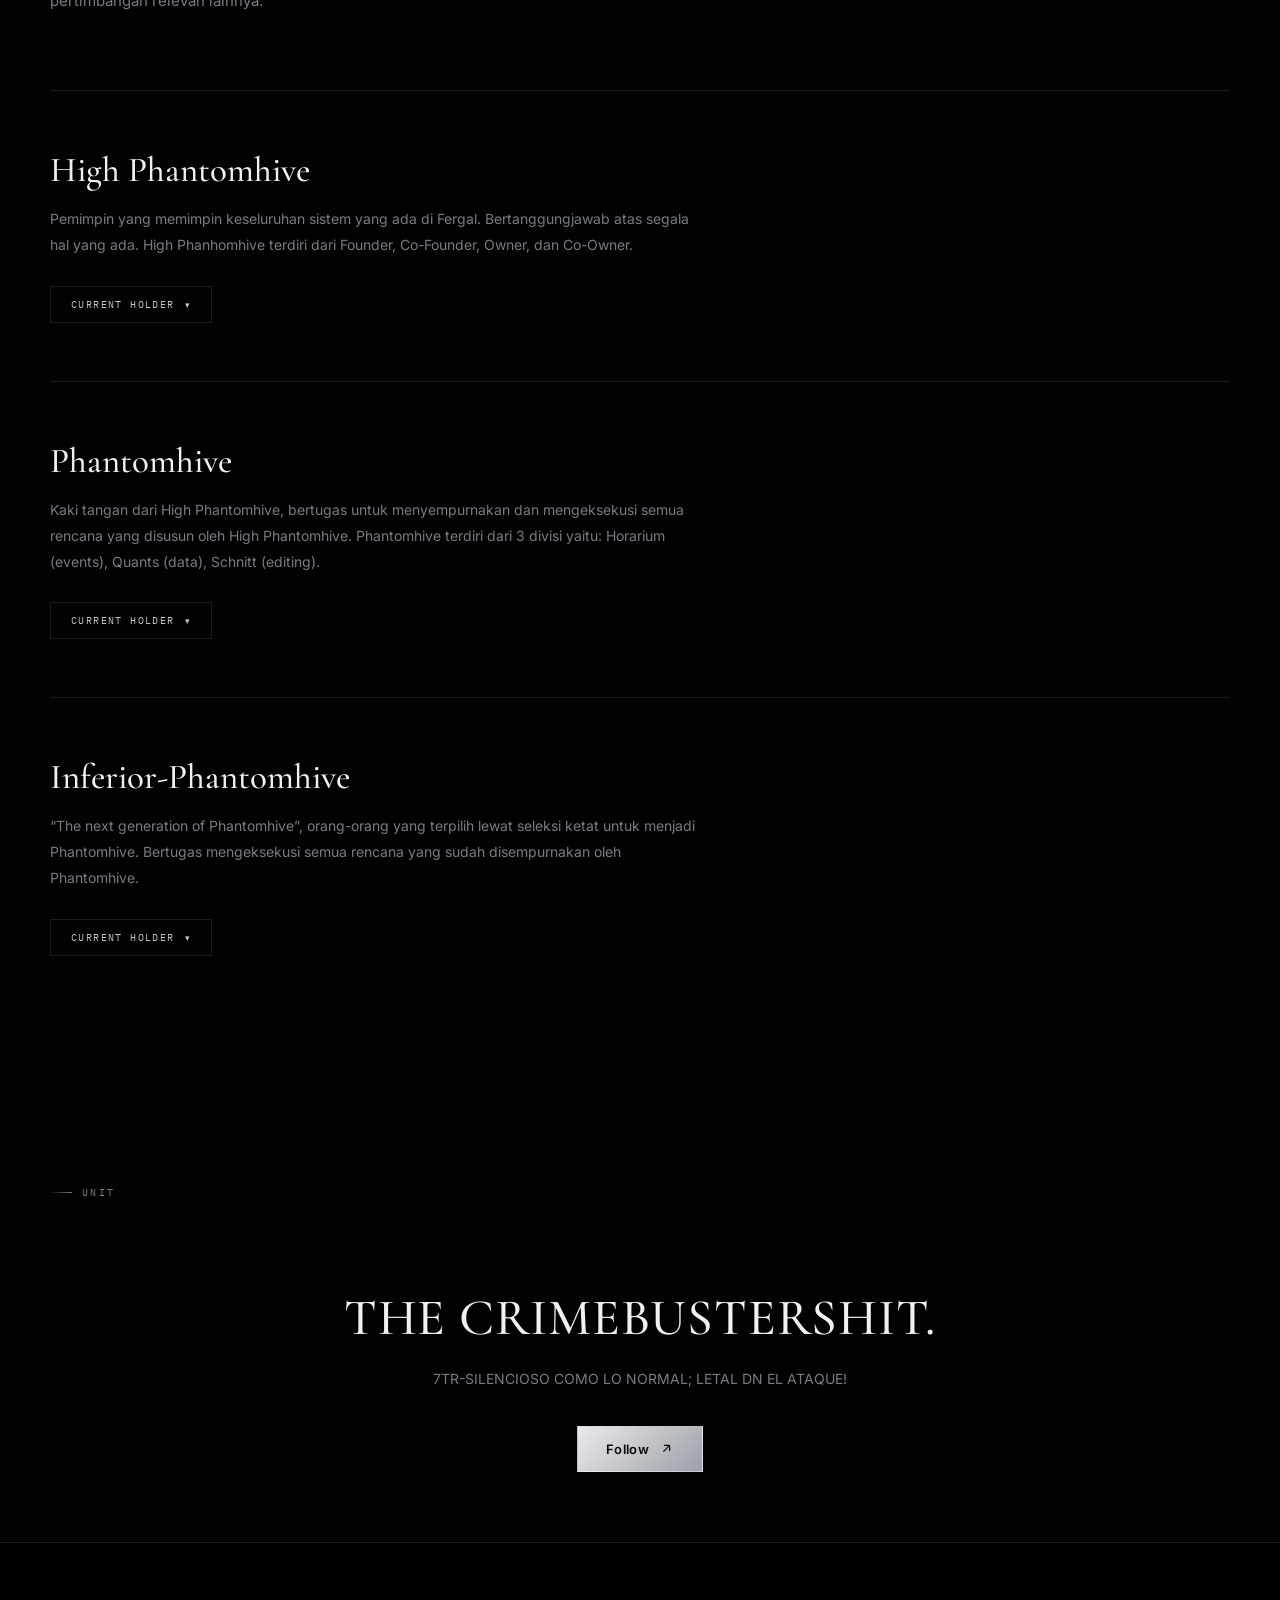
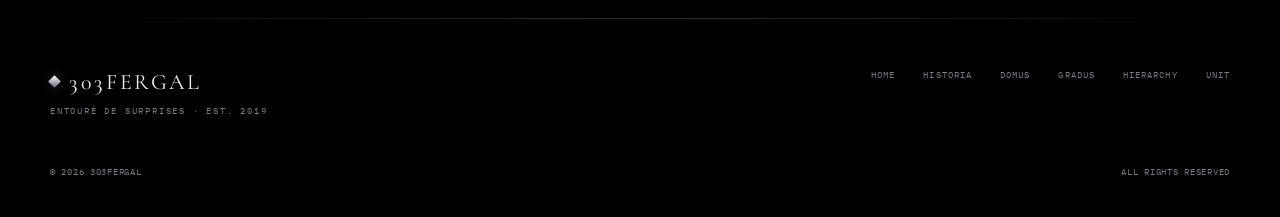
==== commit 3b1f170f: "Update index.html" ====
--- a/index.html
+++ b/index.html
@@ -11,7 +11,7 @@
 </head>
 <body>
 
-  <!-- GLOBAL METALLIC BACKGROUND -->
+  <!---->
 <div class="site-background">
 
     <img
@@ -27,6 +27,9 @@
       <div class="site-liquid-blob sb4"></div>
       <div class="site-liquid-blob sb5"></div>
       <div class="site-liquid-blob sb6"></div>
+      <div class="site-liquid-blob sb7"></div>
+      <div class="site-liquid-blob sb8"></div>
+      <div class="site-liquid-blob sb9"></div>
     </div>
   
       <!-- SKULL -->
--- a/style.css
+++ b/style.css
@@ -1738,5 +1738,269 @@
 .sb6{ width:25vw; height:25vw; top:55%; right:30%; animation-duration:19s; animation-delay:-7s; }
 
 /* pastikan konten section selalu di atas background global */
-section{ position: relative; z-index: 1; }
-.wrap{ position: relative; z-index: 2; }+section{
+  position: relative;
+  z-index: 1;
+  background: transparent;
+}
+.wrap{ position: relative; z-index: 2; }
+
+/* =========================
+   GLOBAL SKULL
+   ========================= */
+  
+  .hero-skull {
+  position: fixed !important;
+
+  left: 50% !important;
+  top: 50% !important;
+
+  width: min(42vw, 420px) !important;
+  height: auto !important;
+
+  transform: translate(-50%, -50%) !important;
+
+  z-index: 3 !important;
+
+  display: block !important;
+  visibility: visible !important;
+  opacity: 1 !important;
+
+  pointer-events: none !important;
+}
+
+.hero-skull img {
+  display: block !important;
+
+  width: 100% !important;
+  height: auto !important;
+
+  object-fit: contain;
+
+  filter:
+    drop-shadow(0 0 12px rgba(255,255,255,.2))
+    drop-shadow(0 18px 40px rgba(0,0,0,.65));
+
+  animation: skullFloat 6s ease-in-out infinite;
+}
+
+
+/* =========================
+   RELIEF / GOD RAYS
+   ========================= */
+
+.skull-rays{
+  position: absolute;
+  inset: -35%;
+
+  z-index: 1;
+
+  background:
+    conic-gradient(
+      from 0deg,
+      transparent 0deg,
+      rgba(255,255,255,.12) 8deg,
+      transparent 18deg,
+      transparent 40deg,
+      rgba(170,190,255,.10) 48deg,
+      transparent 60deg,
+      transparent 100deg,
+      rgba(255,255,255,.10) 110deg,
+      transparent 125deg,
+      transparent 180deg,
+      rgba(170,190,255,.08) 190deg,
+      transparent 205deg,
+      transparent 260deg,
+      rgba(255,255,255,.10) 270deg,
+      transparent 285deg,
+      transparent 360deg
+    );
+
+  filter: blur(18px);
+
+  opacity: .55;
+
+  animation: skullRays 12s linear infinite;
+
+  pointer-events: none;
+}
+
+
+/* soft glow behind skull */
+.skull-rays::after{
+  content: "";
+
+  position: absolute;
+  inset: 25%;
+
+  border-radius: 50%;
+
+  background:
+    radial-gradient(
+      circle,
+      rgba(255,255,255,.20) 0%,
+      rgba(150,170,255,.10) 35%,
+      transparent 72%
+    );
+
+  filter: blur(25px);
+}
+
+
+/* =========================
+   ANIMATION
+   ========================= */
+
+@keyframes skullRays{
+
+  0%{
+    transform: rotate(0deg) scale(1);
+  }
+
+  50%{
+    transform: rotate(180deg) scale(1.06);
+  }
+
+  100%{
+    transform: rotate(360deg) scale(1);
+  }
+
+}
+
+
+@keyframes skullFloat{
+
+  0%,100%{
+    transform: translateY(0);
+  }
+
+  50%{
+    transform: translateY(-7px);
+  }
+
+}
+
+
+/* =========================================
+   UNIFIED DARK ATMOSPHERE
+   HERO → FOOTER
+   ========================================= */
+
+.hero,
+section:not(.hero) {
+  position: relative;
+}
+
+/* Semua section mendapat treatment hitam yang sama */
+section:not(.hero) {
+  background:
+    linear-gradient(
+      180deg,
+      rgba(0, 0, 0, 0.58),
+      rgba(0, 0, 0, 0.58)
+    );
+
+  backdrop-filter: blur(3px);
+  -webkit-backdrop-filter: blur(3px);
+}
+
+/* =========================================
+   HERO → HOME SEAMLESS FADE
+   ========================================= */
+
+.hero {
+  position: relative;
+  z-index: 2;
+  overflow: hidden;
+}
+
+.site-background::after {
+  content: "";
+  position: absolute;
+  inset: 0;
+
+  pointer-events: none;
+
+  z-index: 2;
+
+  background:
+  linear-gradient(
+    to bottom,
+    rgba(0,0,0,.70) 0%,
+    rgba(0,0,0,.70) 55%,
+    rgba(0,0,0,.78) 75%,
+    rgba(0,0,0,.90) 100%
+  );
+
+  backdrop-filter: blur(3px);
+  -webkit-backdrop-filter: blur(3px);
+}
+
+/* =========================================
+   HERO STAYS BRIGHT
+   ========================================= */
+
+.hero {
+  position: relative;
+  z-index: 10;
+}
+
+/* Remove the global dark overlay from Hero area */
+.hero::before {
+  content: "";
+  position: absolute;
+  inset: 0;
+
+  background: transparent;
+
+  pointer-events: none;
+  z-index: 1;
+}
+
+/* =========================================
+   HERO → HOME SMOOTH FADE
+   ========================================= */
+
+.hero::after {
+  content: "";
+
+  position: absolute;
+  left: 0;
+  right: 0;
+  bottom: -1px;
+
+  height: 30%;
+
+  pointer-events: none;
+
+  z-index: 20;
+
+  background: linear-gradient(
+    to bottom,
+    rgba(0, 0, 0, 0) 0%,
+    rgba(0, 0, 0, 0.12) 25%,
+    rgba(0, 0, 0, 0.30) 50%,
+    rgba(0, 0, 0, 0.50) 75%,
+    rgba(0, 0, 0, 0.70) 100%
+  );
+
+  filter: blur(14px);
+
+  transform: translateY(10px);
+}
+
+.site-footer {
+  position: relative;
+  z-index: 2;
+
+  background: rgba(0, 0, 0, 0.90) !important;
+}
+
+#unit {
+  margin-bottom: 0 !important;
+  padding-bottom: 0 !important;
+}
+
+.site-footer {
+  margin-top: 0 !important;
+}
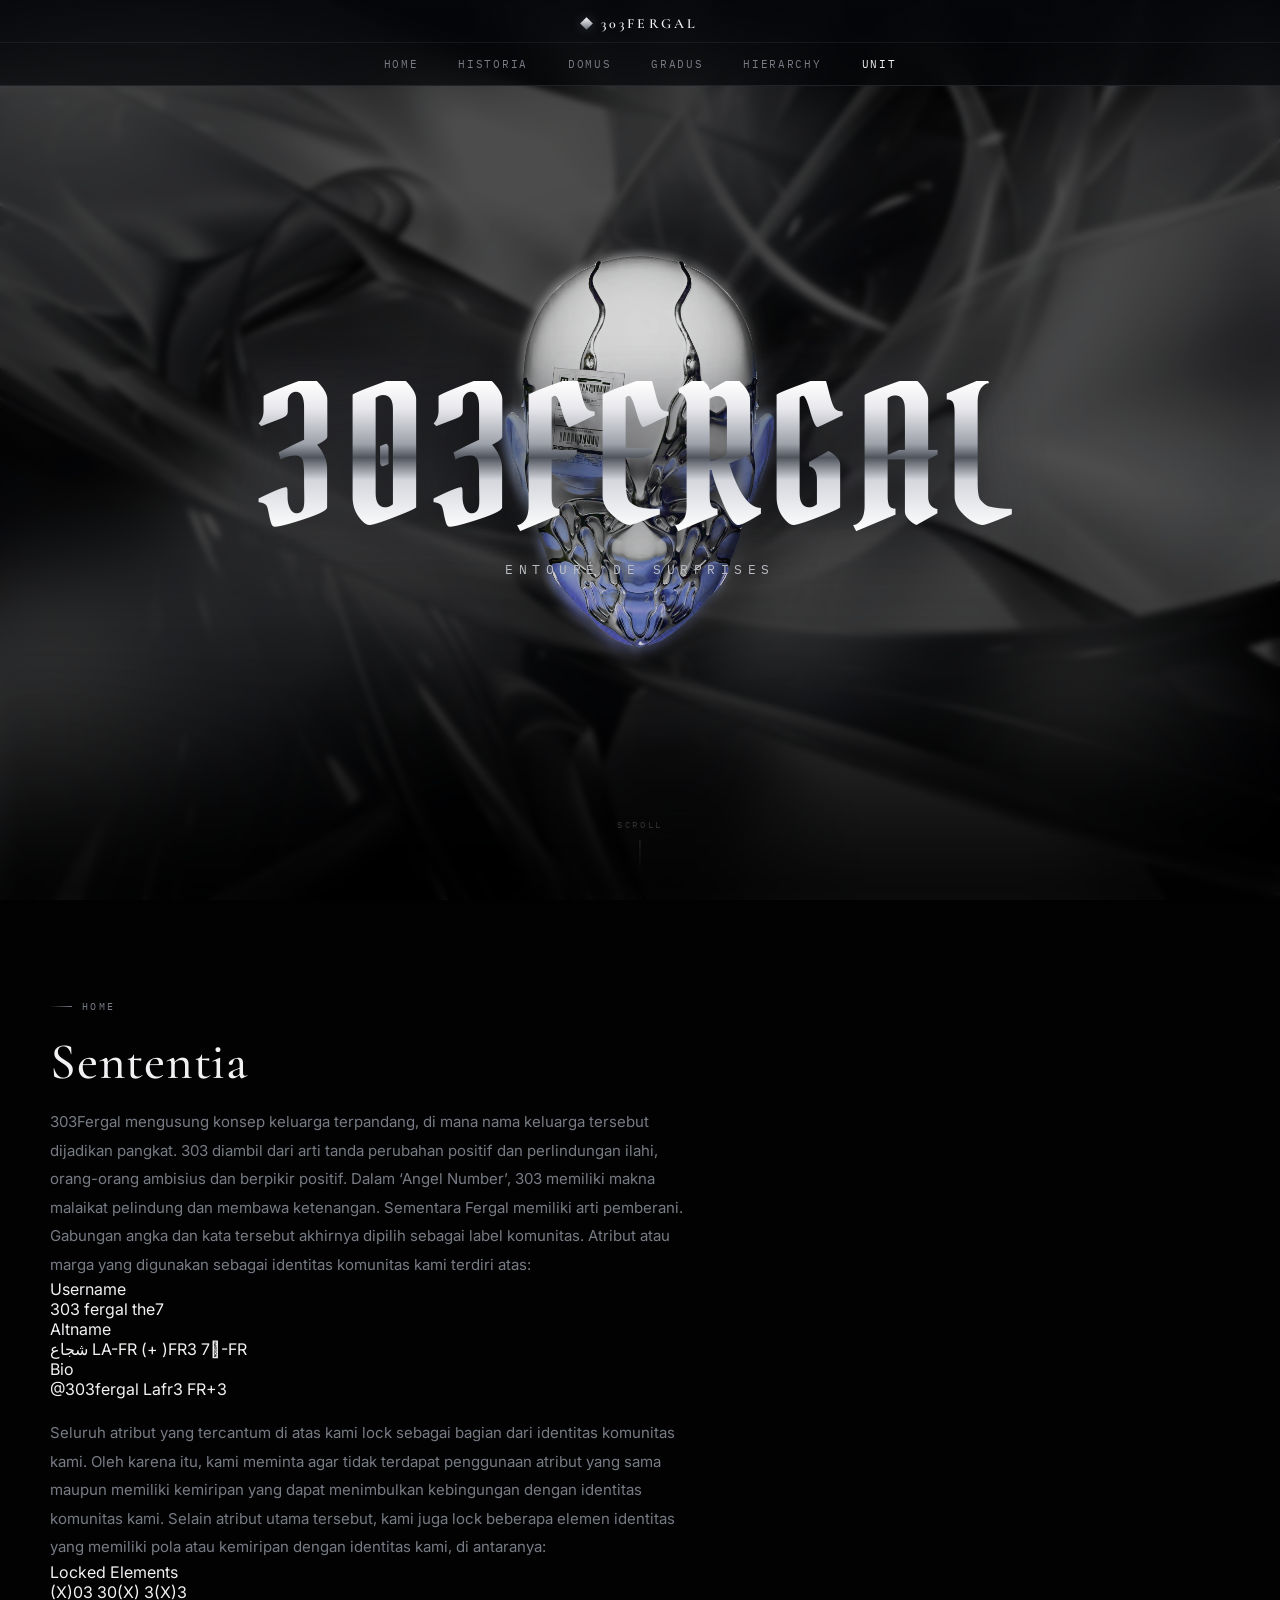
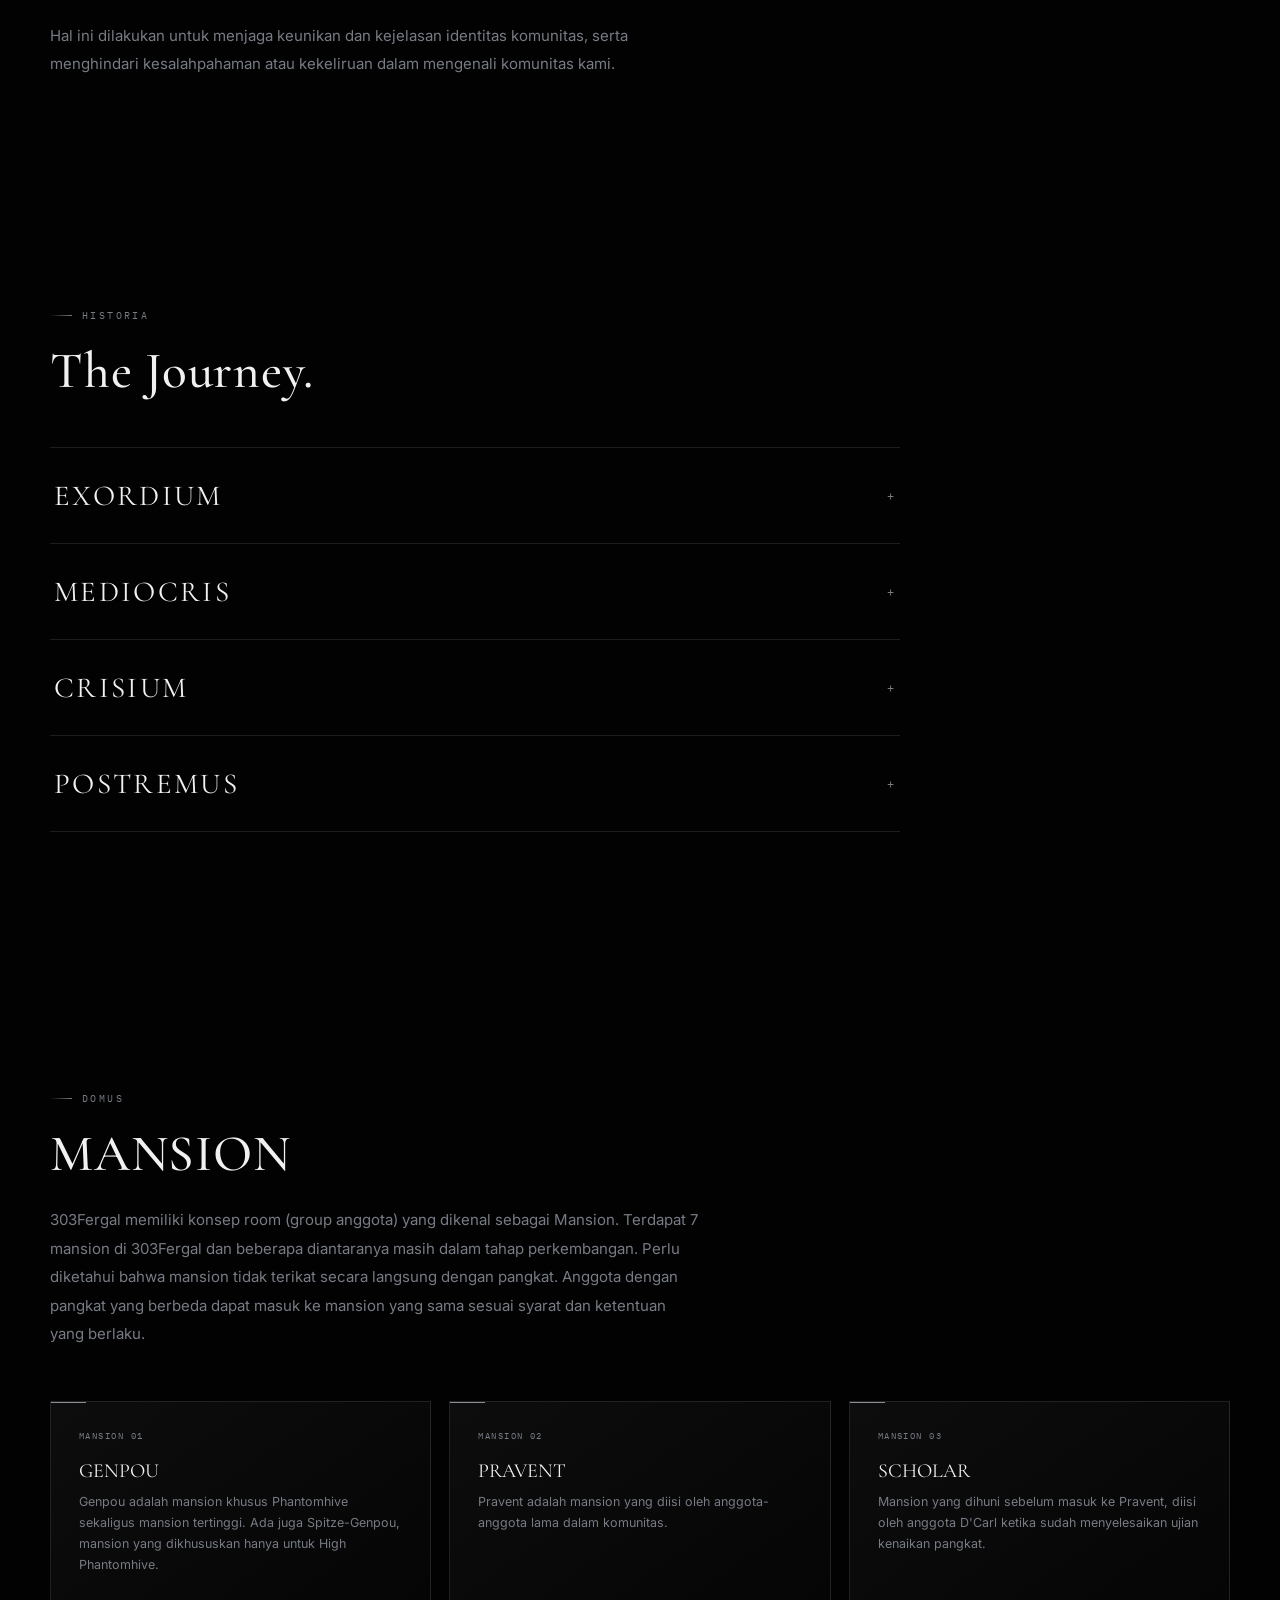
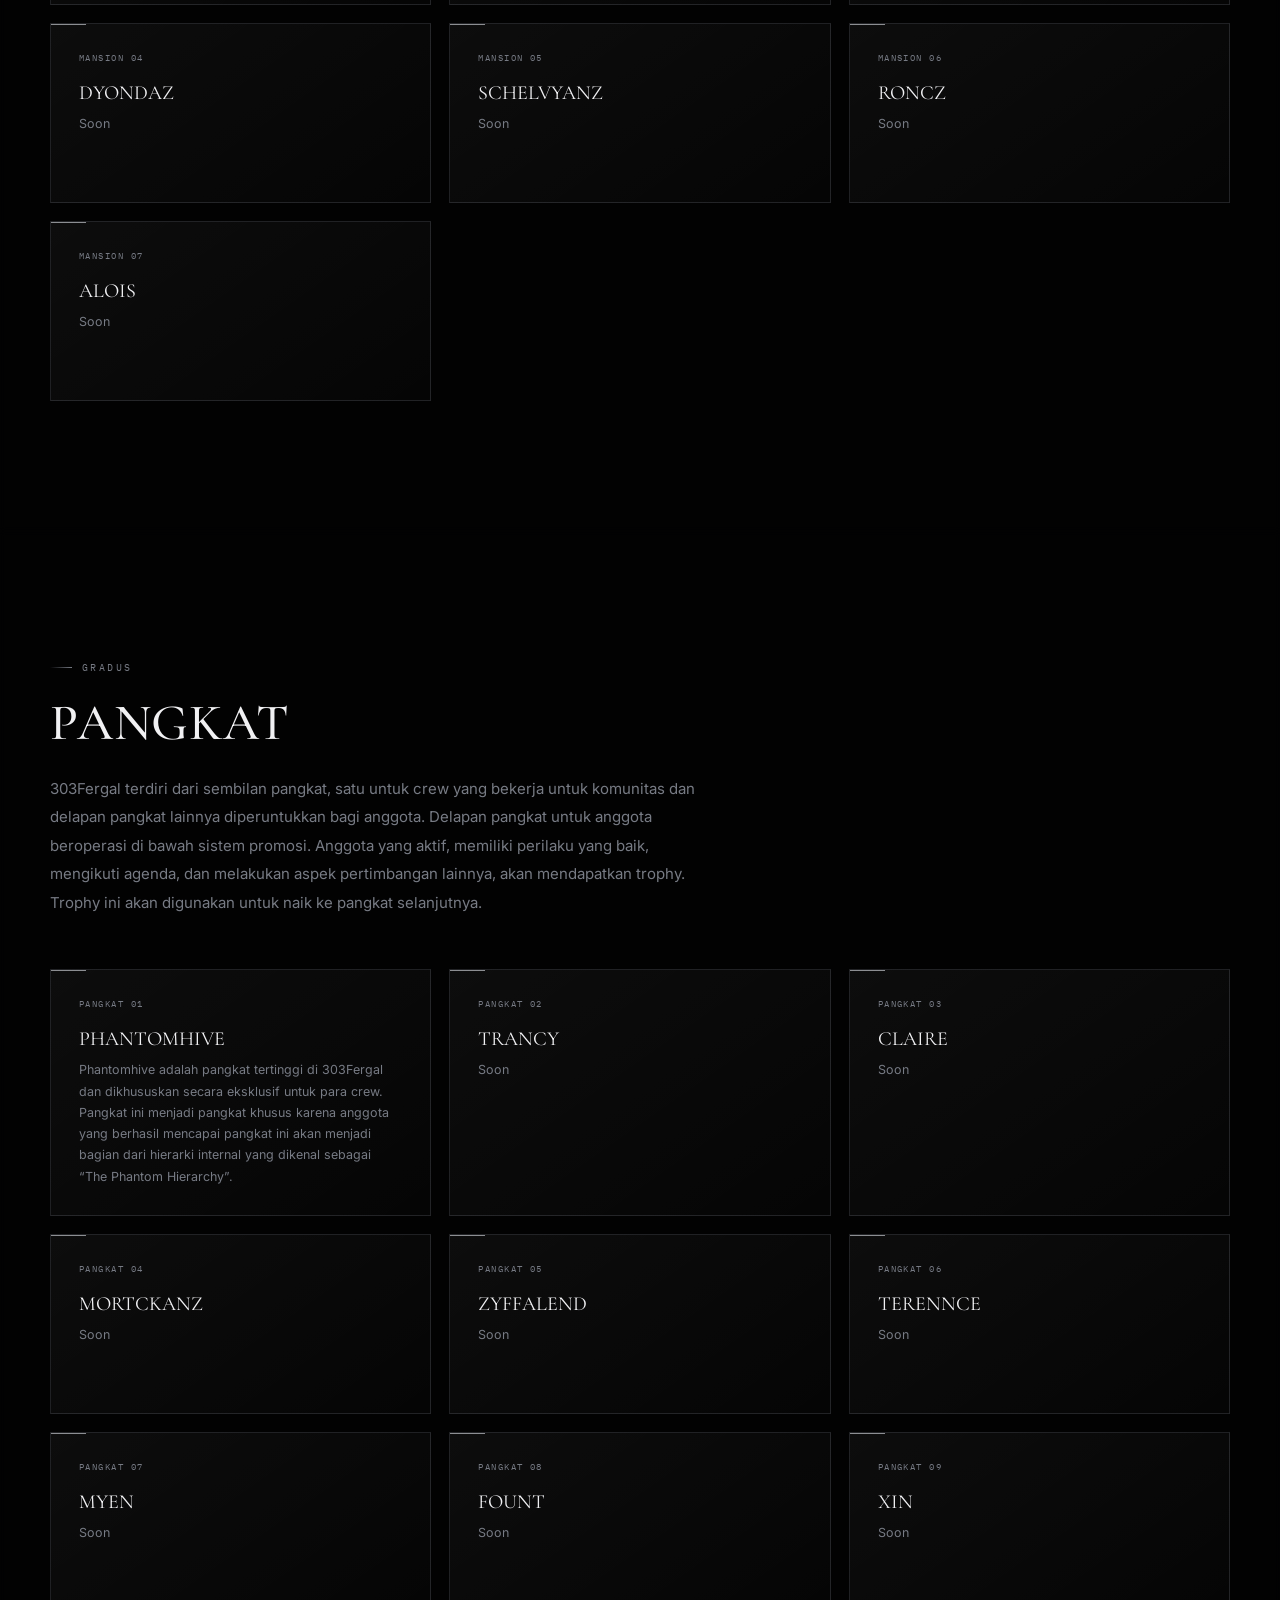
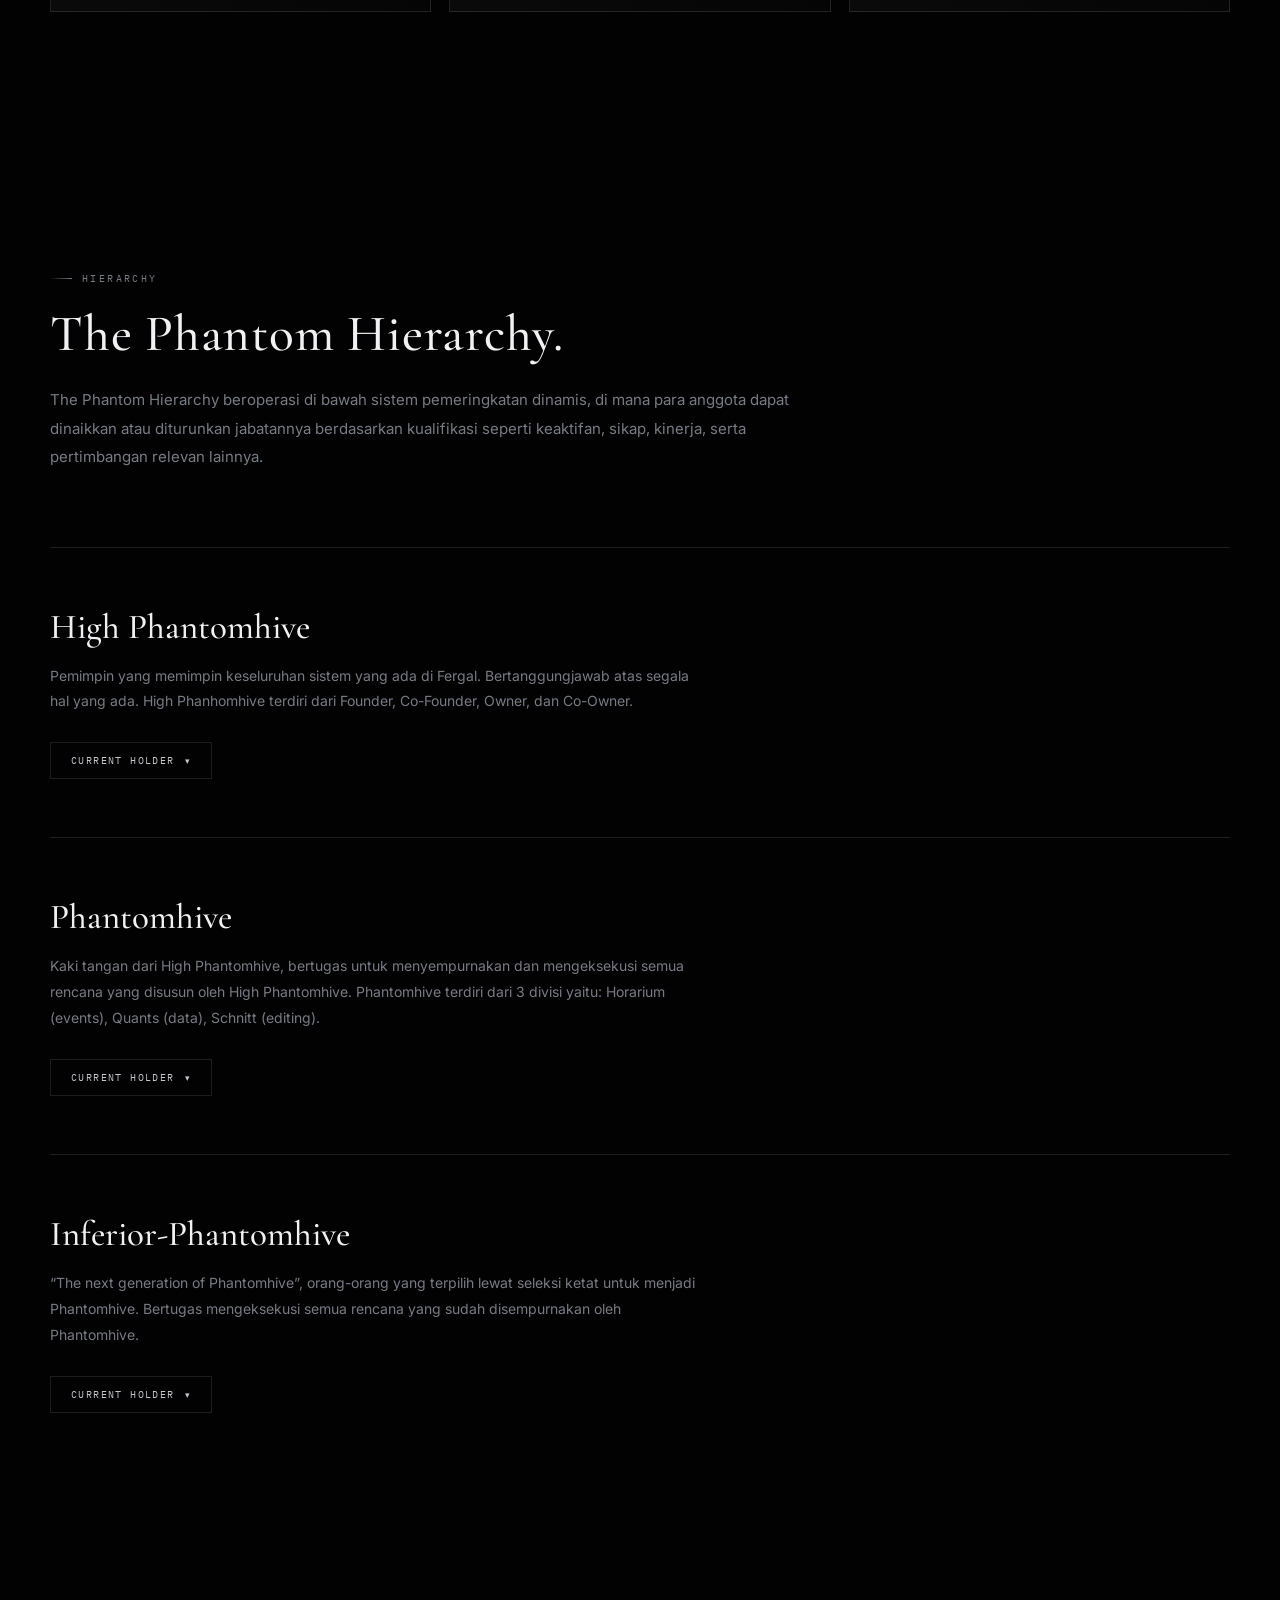
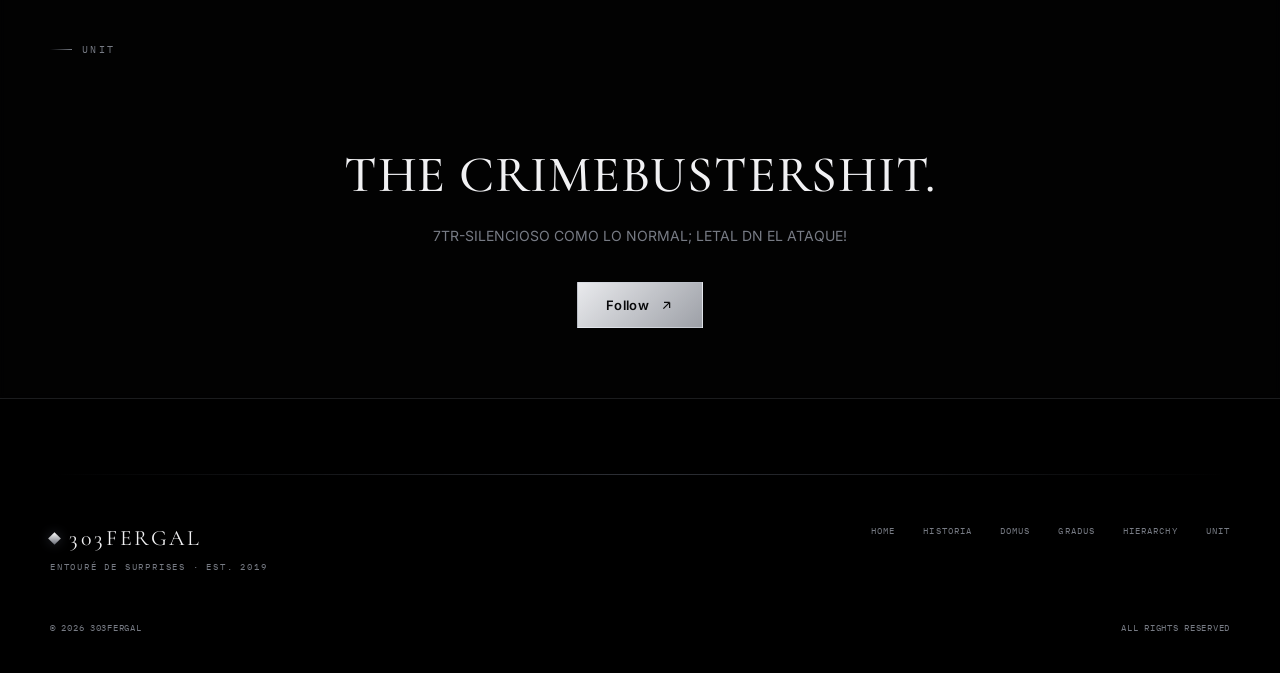
==== commit f42a6cf6: "Update index.html" ====
--- a/index.html
+++ b/index.html
@@ -83,10 +83,53 @@
     <div class="eyebrow">Home</div>
     <div class="home-block">
       <h2 class="section-title">Sententia</h2>
-      <p>303 diambil dari arti tanda perubahan positif dan perlindungan ilahi, orang-orang ambisius dan berpikir positif. Dalam ‘Angel Number’, 303 memiliki makna malaikat pelindung dan membawa ketenangan. Sementara Fergal memiliki arti pemberani. Gabungan angka dan kata tersebut akhirnya dipilih sebagai label komunitas.</p>
-    </div>
-  </div>
-</section>
+      <p>
+        303Fergal mengusung konsep keluarga terpandang, di mana nama keluarga tersebut dijadikan pangkat. 303 diambil dari arti tanda perubahan positif dan perlindungan ilahi, orang-orang ambisius dan berpikir positif. Dalam ‘Angel Number’, 303 memiliki makna malaikat pelindung dan membawa ketenangan. Sementara Fergal memiliki arti pemberani. Gabungan angka dan kata tersebut akhirnya dipilih sebagai label komunitas.
+        Atribut atau marga yang digunakan sebagai identitas komunitas kami terdiri atas:
+      </p>
+      <div class="attribute-box">
+        <div class="attribute-column">
+          <div class="column-title">
+            Username
+          </div>
+          <div class="values">
+            <span class="value">303</span>
+            <span class="value">fergal</span>
+            <span class="value">the7</span>
+          </div>
+        </div>
+        <div class="attribute-column">
+          <div class="column-title">Altname</div>
+          <div class="values">
+            <span class="value">شجاع</span>
+            <span class="value">LA-FR</span>
+            <span class="value">(+ )FR3</span>
+            <span class="value">7⃠-FR</span>
+          </div>
+        </div>
+        <div class="attribute-column">
+          <div class="column-title">Bio</div>
+          <div class="values">
+            <span class="value">@303fergal</span>
+            <span class="value">Lafr3</span>
+            <span class="value">FR+3</span>
+          </div>
+        </div>
+      </div>
+      <p>
+      Seluruh atribut yang tercantum di atas kami lock sebagai bagian dari identitas komunitas kami. Oleh karena itu, kami meminta agar tidak terdapat penggunaan atribut yang sama maupun memiliki kemiripan yang dapat menimbulkan kebingungan dengan identitas komunitas kami.
+      Selain atribut utama tersebut, kami juga lock beberapa elemen identitas yang memiliki pola atau kemiripan dengan identitas kami, di antaranya:
+      </p>
+      <div class="locked-box">
+        <div class="locked-title">Locked Elements</div>
+        <div class="locked-values">
+          <span class="value">(X)03</span>
+          <span class="value">30(X)</span>
+          <span class="value">3(X)3</span>
+      <p>Hal ini dilakukan untuk menjaga keunikan dan kejelasan identitas komunitas, serta menghindari kesalahpahaman atau kekeliruan dalam mengenali komunitas kami.</p>
+        </div>
+      </div>
+    </section>
 
 <!--  HISTORIA  -->
 <section class="section" id="historia">
--- a/style.css
+++ b/style.css
@@ -1736,6 +1736,32 @@
 .sb4{ width:28vw; height:28vw; bottom:8%; right:10%; animation-duration:18s; animation-delay:-3s; }
 .sb5{ width:35vw; height:35vw; bottom:0; left:0; animation-duration:24s; animation-delay:-12s; }
 .sb6{ width:25vw; height:25vw; top:55%; right:30%; animation-duration:19s; animation-delay:-7s; }
+.sb7{
+  width: 32vw;
+  height: 32vw;
+  top: 12%;
+  left: 42%;
+  animation-duration: 26s;
+  animation-delay: -9s;
+}
+
+.sb8{
+  width: 38vw;
+  height: 38vw;
+  top: 58%;
+  left: 5%;
+  animation-duration: 29s;
+  animation-delay: -15s;
+}
+
+.sb9{
+  width: 26vw;
+  height: 26vw;
+  bottom: 18%;
+  right: 28%;
+  animation-duration: 24s;
+  animation-delay: -6s;
+}
 
 /* pastikan konten section selalu di atas background global */
 section{
@@ -2003,4 +2029,13 @@
 
 .site-footer {
   margin-top: 0 !important;
+}
+
+.site-liquid-stage {
+  z-index: 2 !important;
+  opacity: 1 !important;
+}
+
+.site-liquid-blob {
+  opacity: 1 !important;
 }
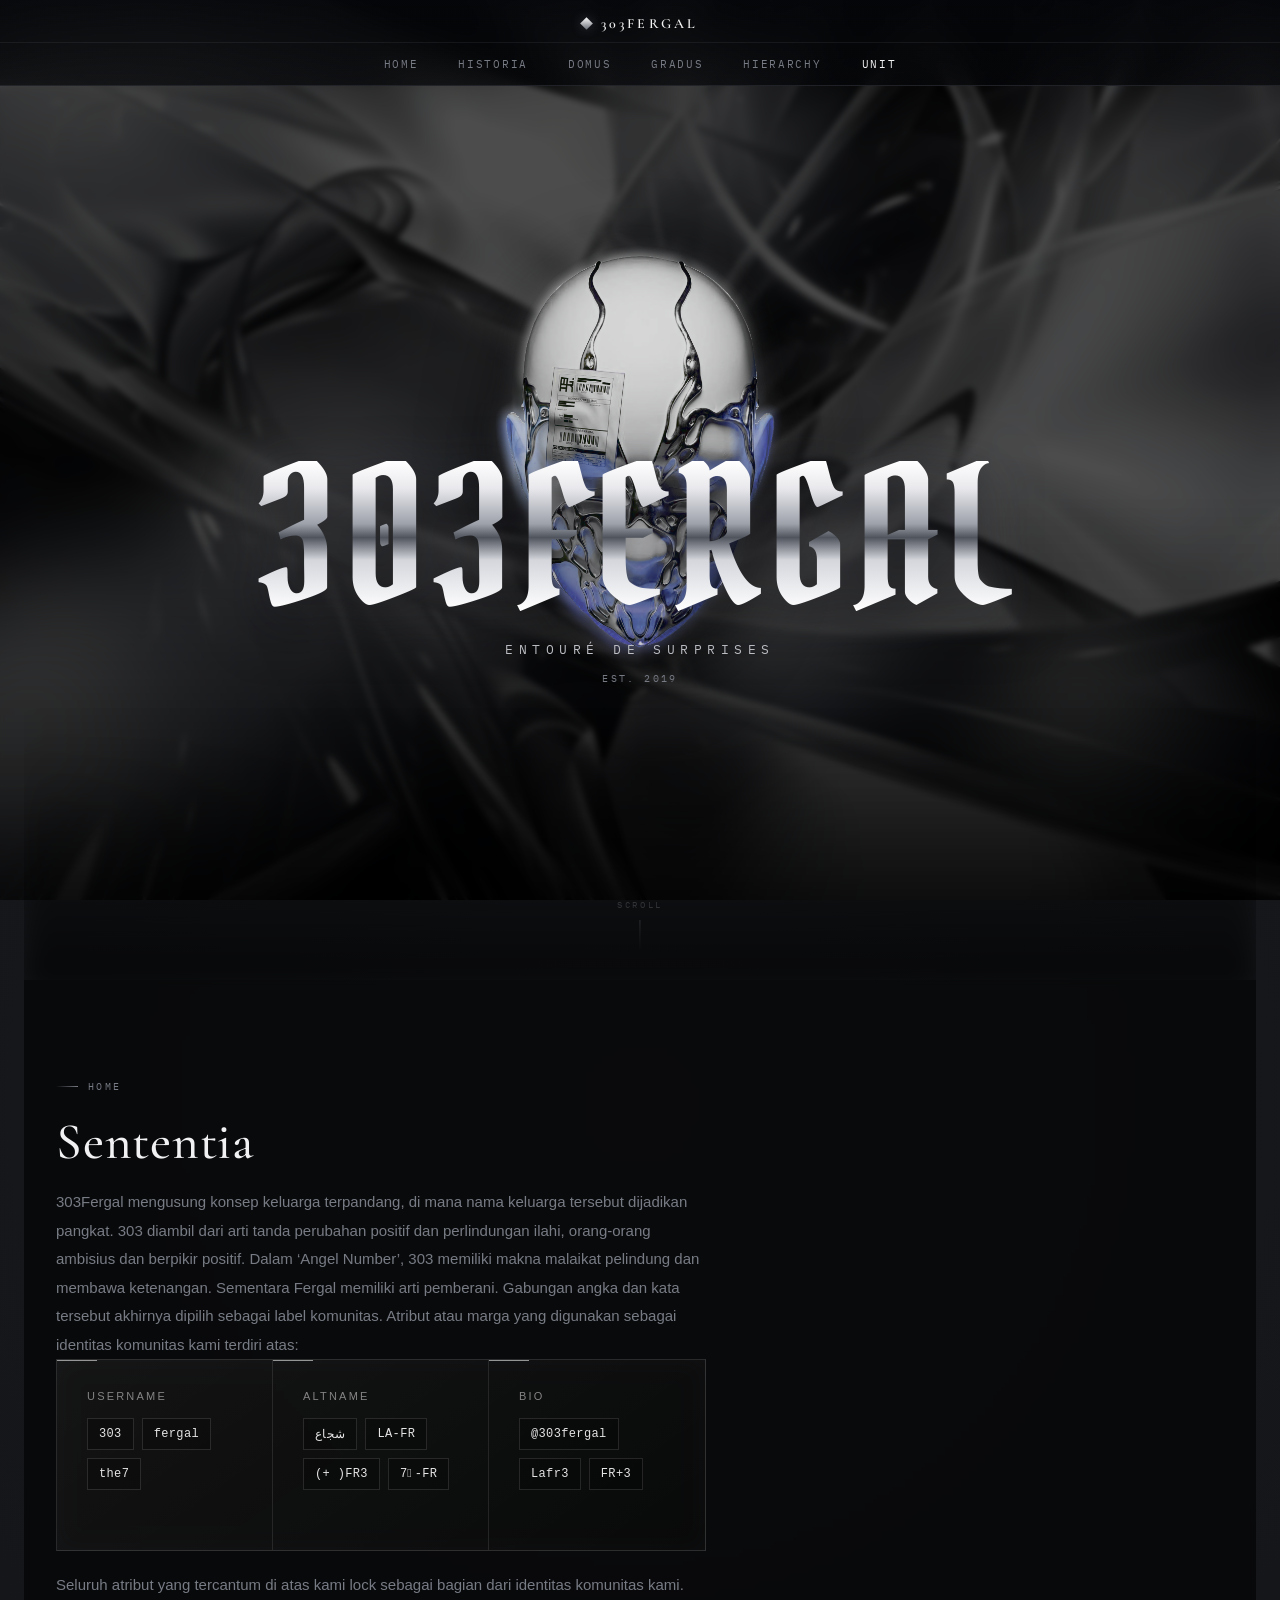
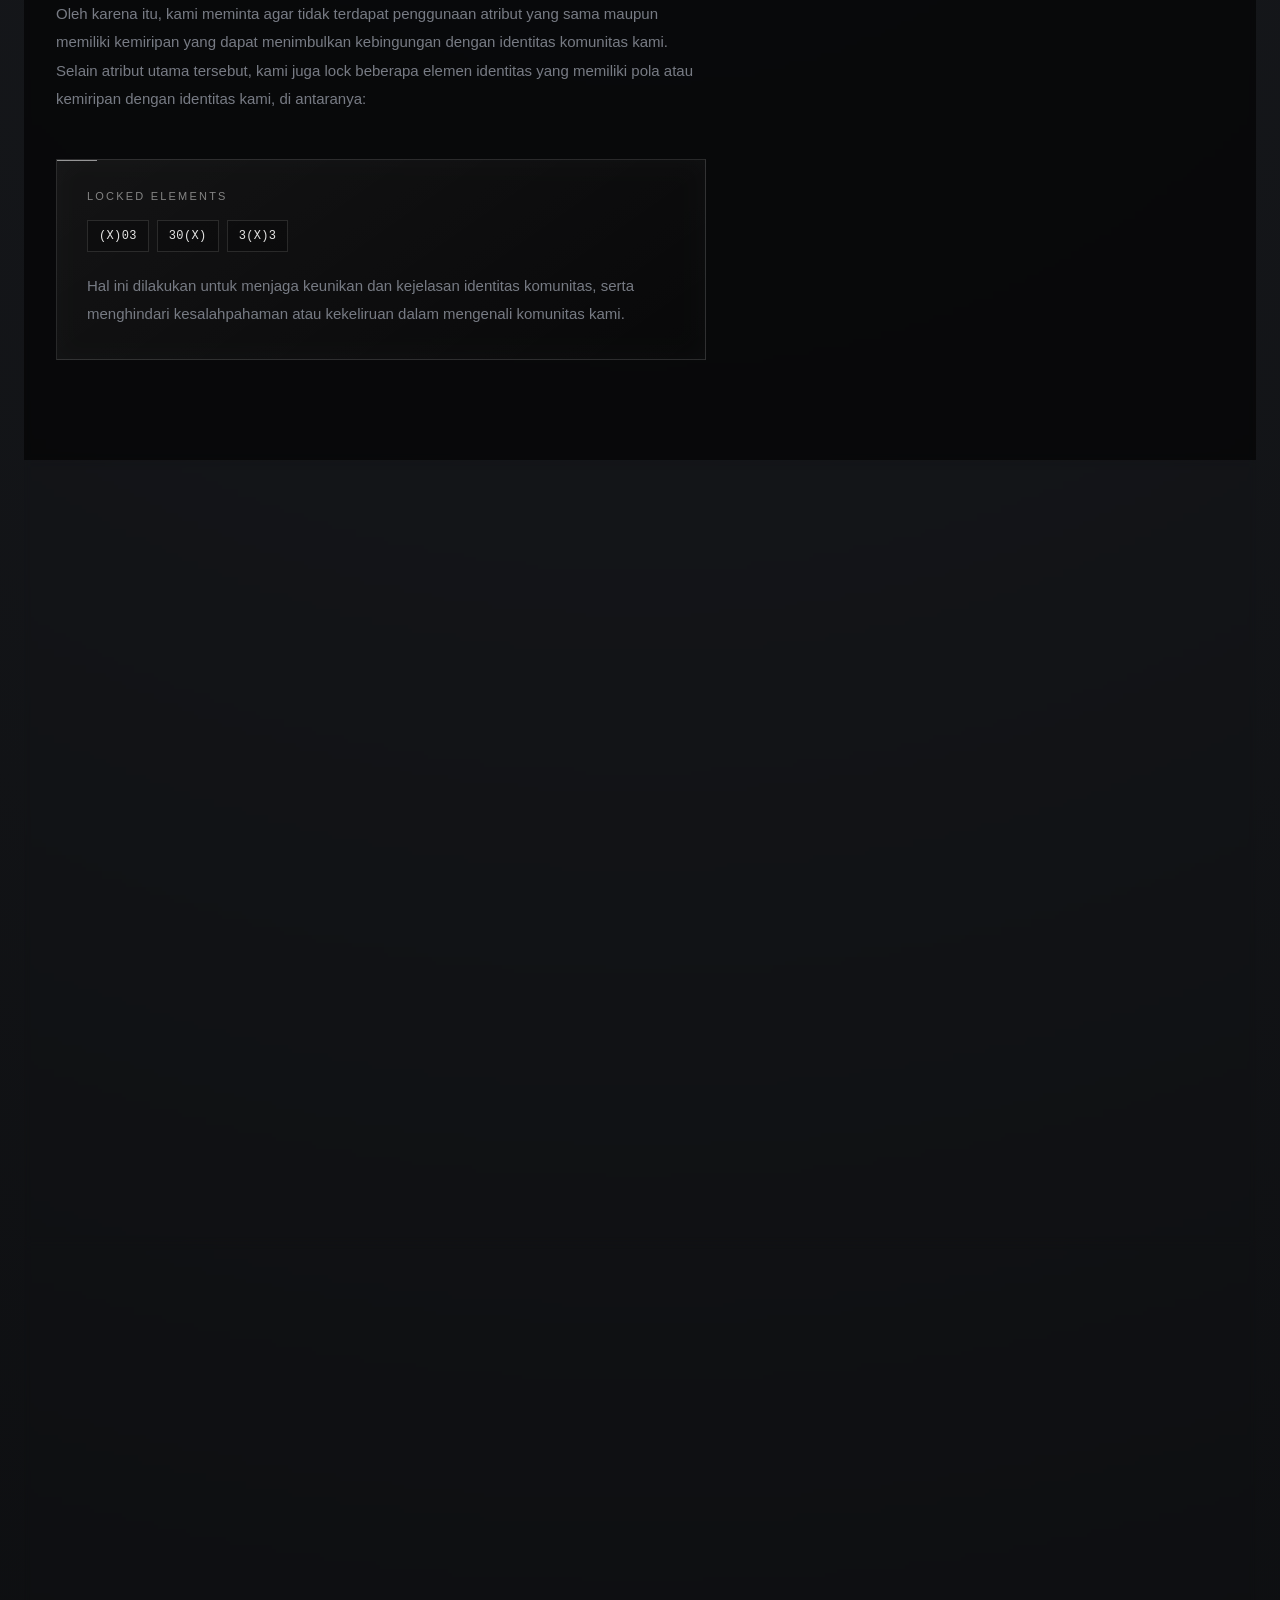
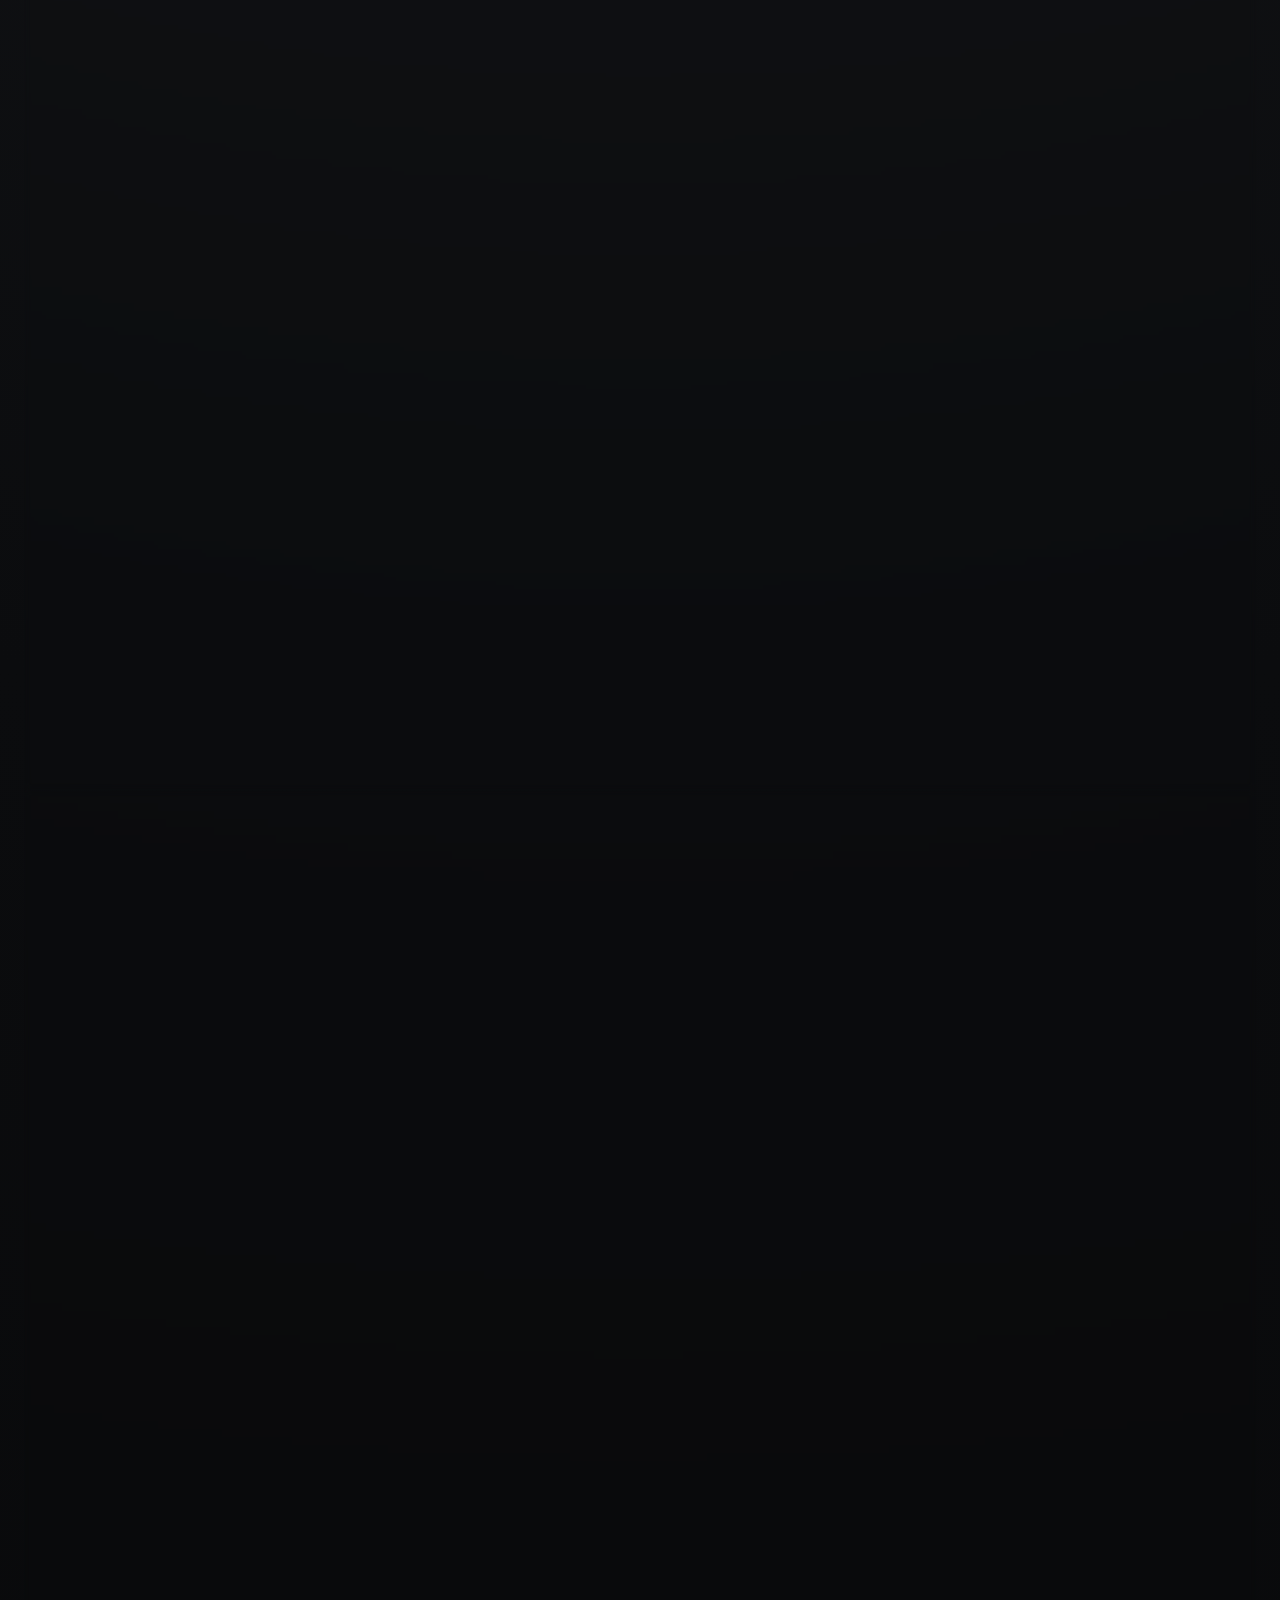
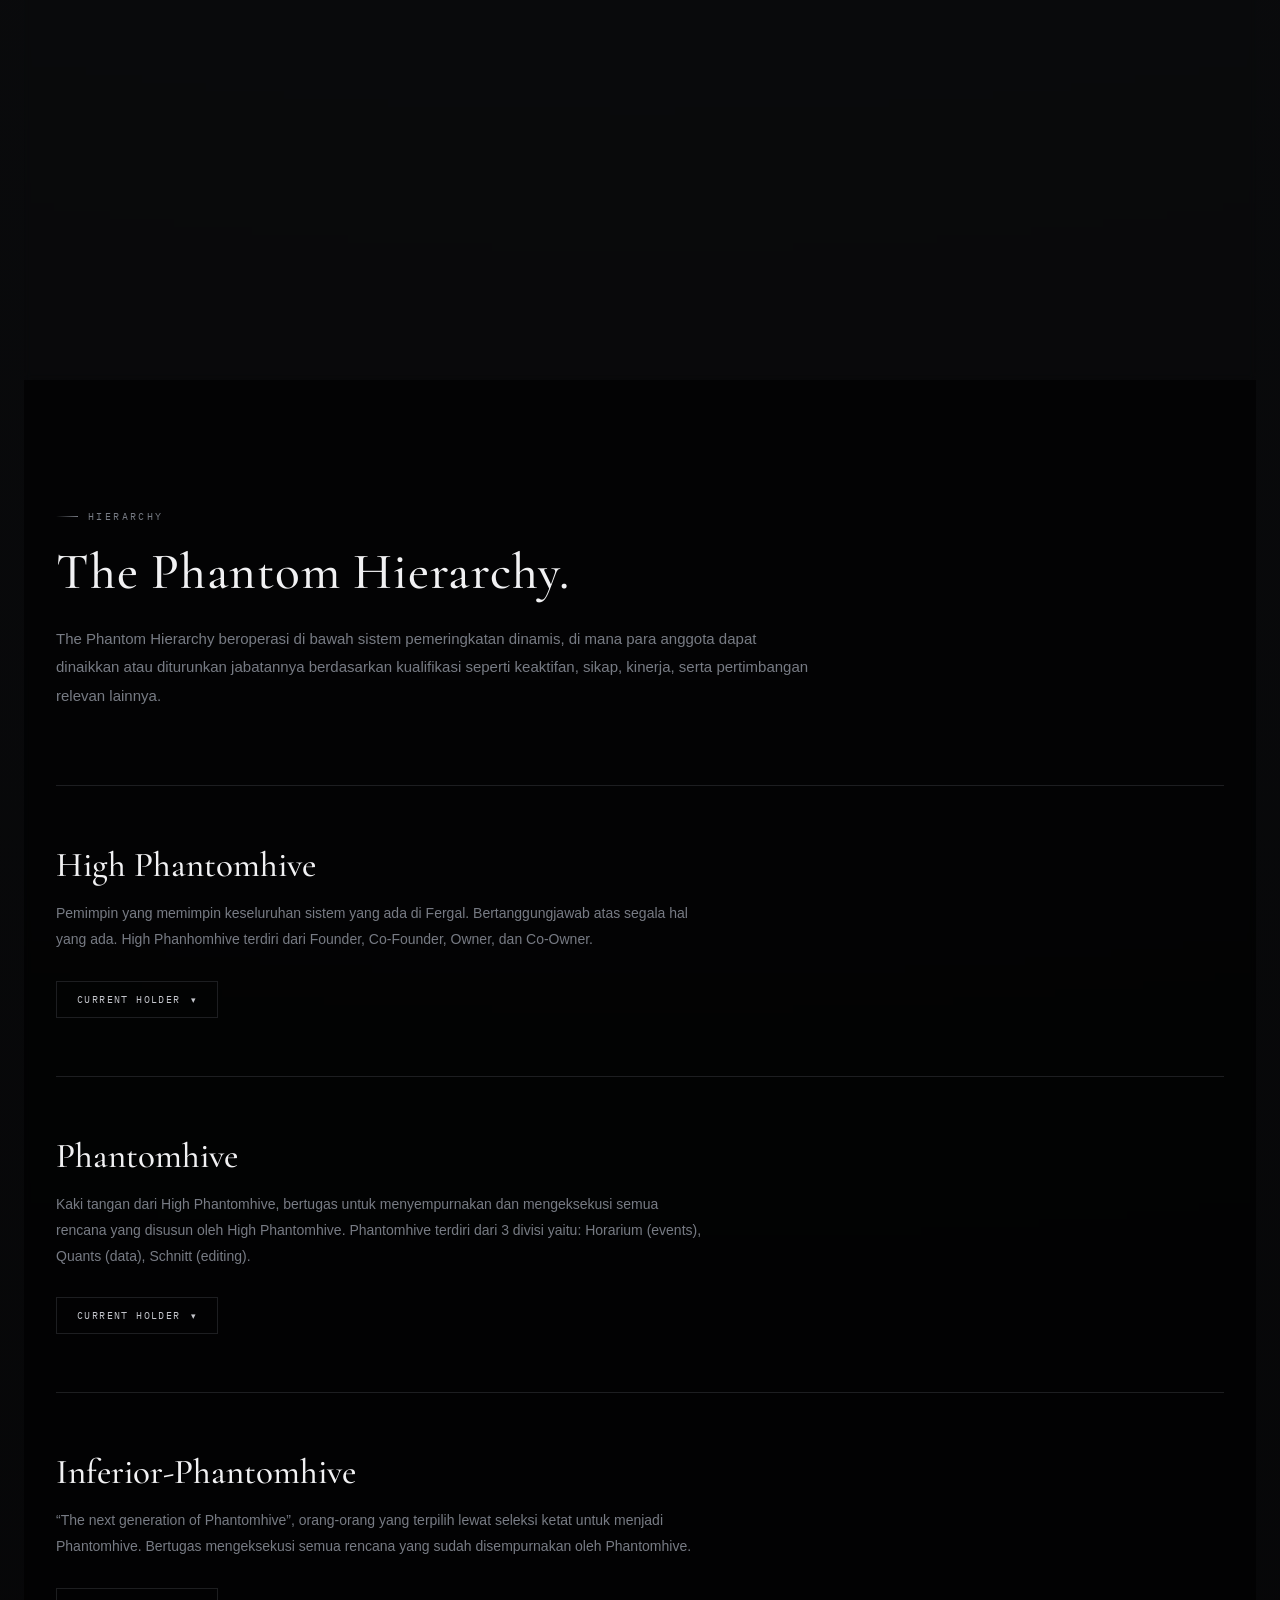
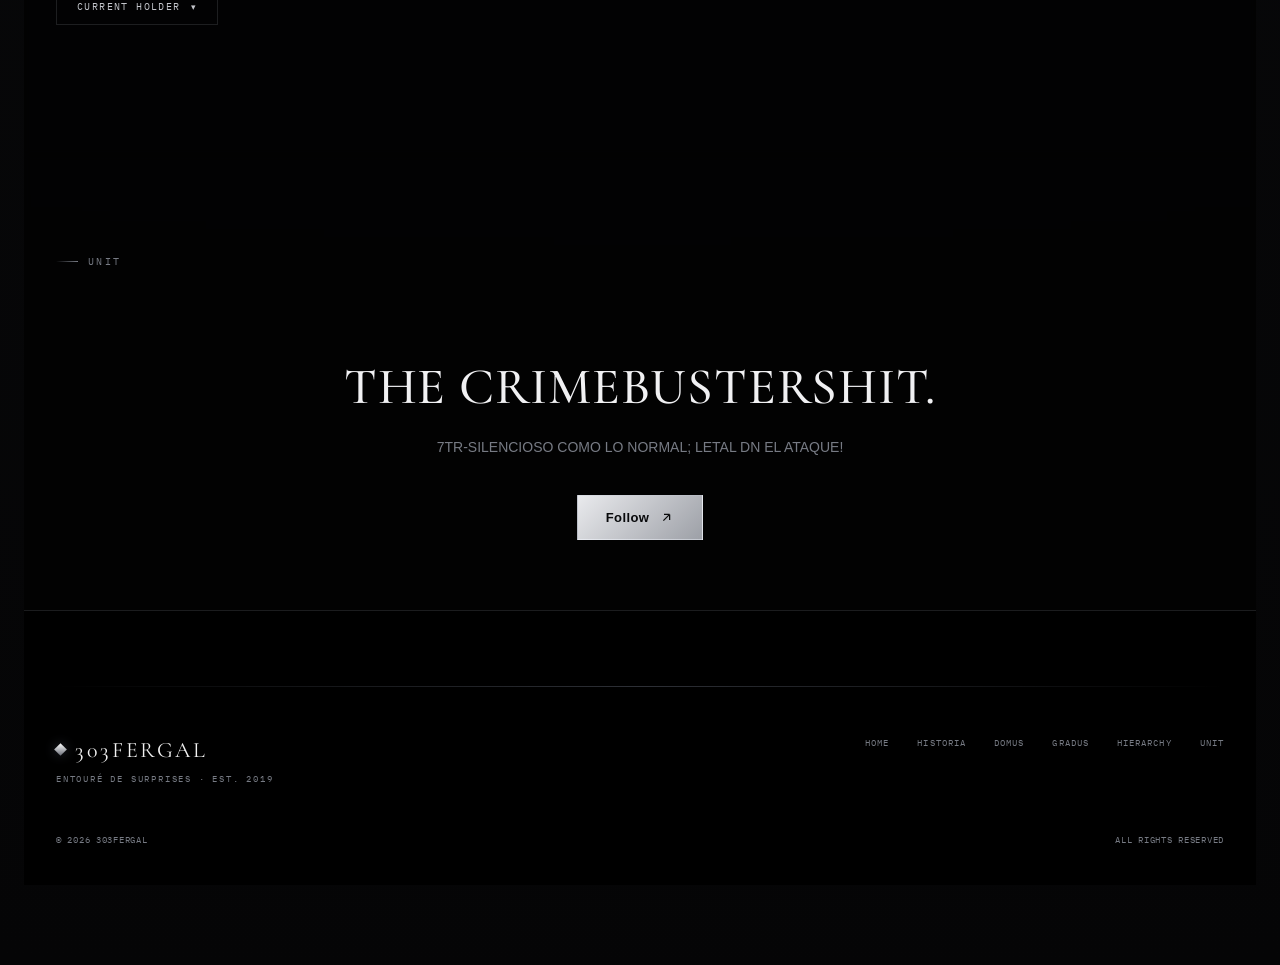
==== commit 2efe4e88: "Update index.html" ====
--- a/index.html
+++ b/index.html
@@ -86,6 +86,7 @@
       <p>
         303Fergal mengusung konsep keluarga terpandang, di mana nama keluarga tersebut dijadikan pangkat. 303 diambil dari arti tanda perubahan positif dan perlindungan ilahi, orang-orang ambisius dan berpikir positif. Dalam ‘Angel Number’, 303 memiliki makna malaikat pelindung dan membawa ketenangan. Sementara Fergal memiliki arti pemberani. Gabungan angka dan kata tersebut akhirnya dipilih sebagai label komunitas.
         Atribut atau marga yang digunakan sebagai identitas komunitas kami terdiri atas:
+        
       </p>
       <div class="attribute-box">
         <div class="attribute-column">
@@ -126,8 +127,8 @@
           <span class="value">(X)03</span>
           <span class="value">30(X)</span>
           <span class="value">3(X)3</span>
+        </div>
       <p>Hal ini dilakukan untuk menjaga keunikan dan kejelasan identitas komunitas, serta menghindari kesalahpahaman atau kekeliruan dalam mengenali komunitas kami.</p>
-        </div>
       </div>
     </section>
 
--- a/style.css
+++ b/style.css
@@ -2038,4 +2038,303 @@
 
 .site-liquid-blob {
   opacity: 1 !important;
-}+}
+
+
+* {
+  box-sizing: border-box;
+  margin: 0;
+  padding: 0;
+}
+
+body {
+  min-height: 100vh;
+  padding: 80px 24px;
+
+  background:
+    radial-gradient(
+      circle at 50% 15%,
+      #181a1e 0%,
+      #0b0c0e 45%,
+      #050506 100%
+    );
+
+  color: #f2f2f2;
+
+  font-family: Arial, Helvetica, sans-serif;
+}
+
+.identity-section {
+  width: min(100%, 1000px);
+  margin: 0 auto;
+}
+
+
+/* =========================
+   INTRO
+   ========================= */
+
+.identity-intro {
+  max-width: 760px;
+  margin-bottom: 45px;
+}
+
+.identity-label {
+  margin-bottom: 15px;
+
+  color: #777;
+
+  font-size: 10px;
+  letter-spacing: .25em;
+  text-transform: uppercase;
+}
+
+.identity-title {
+  margin-bottom: 20px;
+
+  font-size: clamp(34px, 6vw, 62px);
+  font-weight: 500;
+
+  letter-spacing: -.04em;
+}
+
+.identity-description {
+  max-width: 700px;
+
+  color: #9a9a9a;
+
+  font-size: 14px;
+  line-height: 1.8;
+}
+
+
+/* =========================
+   BOX 1
+   3 COLUMNS
+   ========================= */
+
+.attribute-box {
+  display: grid;
+
+  grid-template-columns:
+    repeat(3, 1fr);
+
+  width: 100%;
+
+  overflow: hidden;
+
+  border:
+    1px solid rgba(255,255,255,.12);
+
+  background:
+    linear-gradient(
+      145deg,
+      rgba(255,255,255,.065),
+      rgba(255,255,255,.018)
+    );
+
+  backdrop-filter: blur(12px);
+  -webkit-backdrop-filter: blur(12px);
+}
+
+
+.attribute-column {
+
+  position: relative;
+
+  min-height: 190px;
+
+  padding: 30px;
+
+  border-right:
+    1px solid rgba(255,255,255,.10);
+}
+
+.attribute-column:last-child {
+  border-right: none;
+}
+
+
+.attribute-column::before {
+
+  content: "";
+
+  position: absolute;
+
+  top: 0;
+  left: 0;
+
+  width: 40px;
+  height: 1px;
+
+  background:
+    rgba(255,255,255,.55);
+}
+
+
+.column-number {
+
+  margin-bottom: 40px;
+
+  color: #5f5f5f;
+
+  font-size: 10px;
+
+  letter-spacing: .2em;
+}
+
+
+.column-title {
+
+  margin-bottom: 16px;
+
+  color: #858585;
+
+  font-size: 11px;
+
+  letter-spacing: .2em;
+
+  text-transform: uppercase;
+}
+
+
+.values {
+
+  display: flex;
+
+  flex-wrap: wrap;
+
+  gap: 8px;
+}
+
+
+.value {
+
+  display: inline-flex;
+
+  align-items: center;
+
+  min-height: 32px;
+
+  padding: 7px 11px;
+
+  border:
+    1px solid rgba(255,255,255,.12);
+
+  background:
+    rgba(0,0,0,.25);
+
+  color: #e4e4e4;
+
+  font-family:
+    "Courier New",
+    monospace;
+
+  font-size: 12px;
+
+  letter-spacing: .03em;
+}
+
+
+/* =========================
+   BOX 2
+   ONE FULL-WIDTH COLUMN
+   ========================= */
+
+.locked-box {
+
+  position: relative;
+
+  width: 100%;
+
+  margin-top: 45px;
+
+  padding: 30px;
+
+  overflow: hidden;
+
+  border:
+    1px solid rgba(255,255,255,.12);
+
+  background:
+    linear-gradient(
+      145deg,
+      rgba(255,255,255,.065),
+      rgba(255,255,255,.018)
+    );
+
+  backdrop-filter: blur(12px);
+  -webkit-backdrop-filter: blur(12px);
+}
+
+
+.locked-box::before {
+
+  content: "";
+
+  position: absolute;
+
+  top: 0;
+  left: 0;
+
+  width: 40px;
+  height: 1px;
+
+  background:
+    rgba(255,255,255,.55);
+}
+
+
+.locked-title {
+
+  margin-bottom: 18px;
+
+  color: #858585;
+
+  font-size: 11px;
+
+  letter-spacing: .2em;
+
+  text-transform: uppercase;
+}
+
+
+.locked-values {
+
+  display: flex;
+
+  flex-wrap: wrap;
+
+  gap: 8px;
+}
+
+
+/* =========================
+   MOBILE
+   ========================= */
+
+@media (max-width: 700px) {
+
+  body {
+    padding: 55px 18px;
+  }
+
+  .attribute-box {
+    grid-template-columns: 1fr;
+  }
+
+  .attribute-column {
+
+    min-height: auto;
+
+    border-right: none;
+
+    border-bottom:
+      1px solid rgba(255,255,255,.10);
+  }
+
+  .attribute-column:last-child {
+    border-bottom: none;
+  }
+
+}
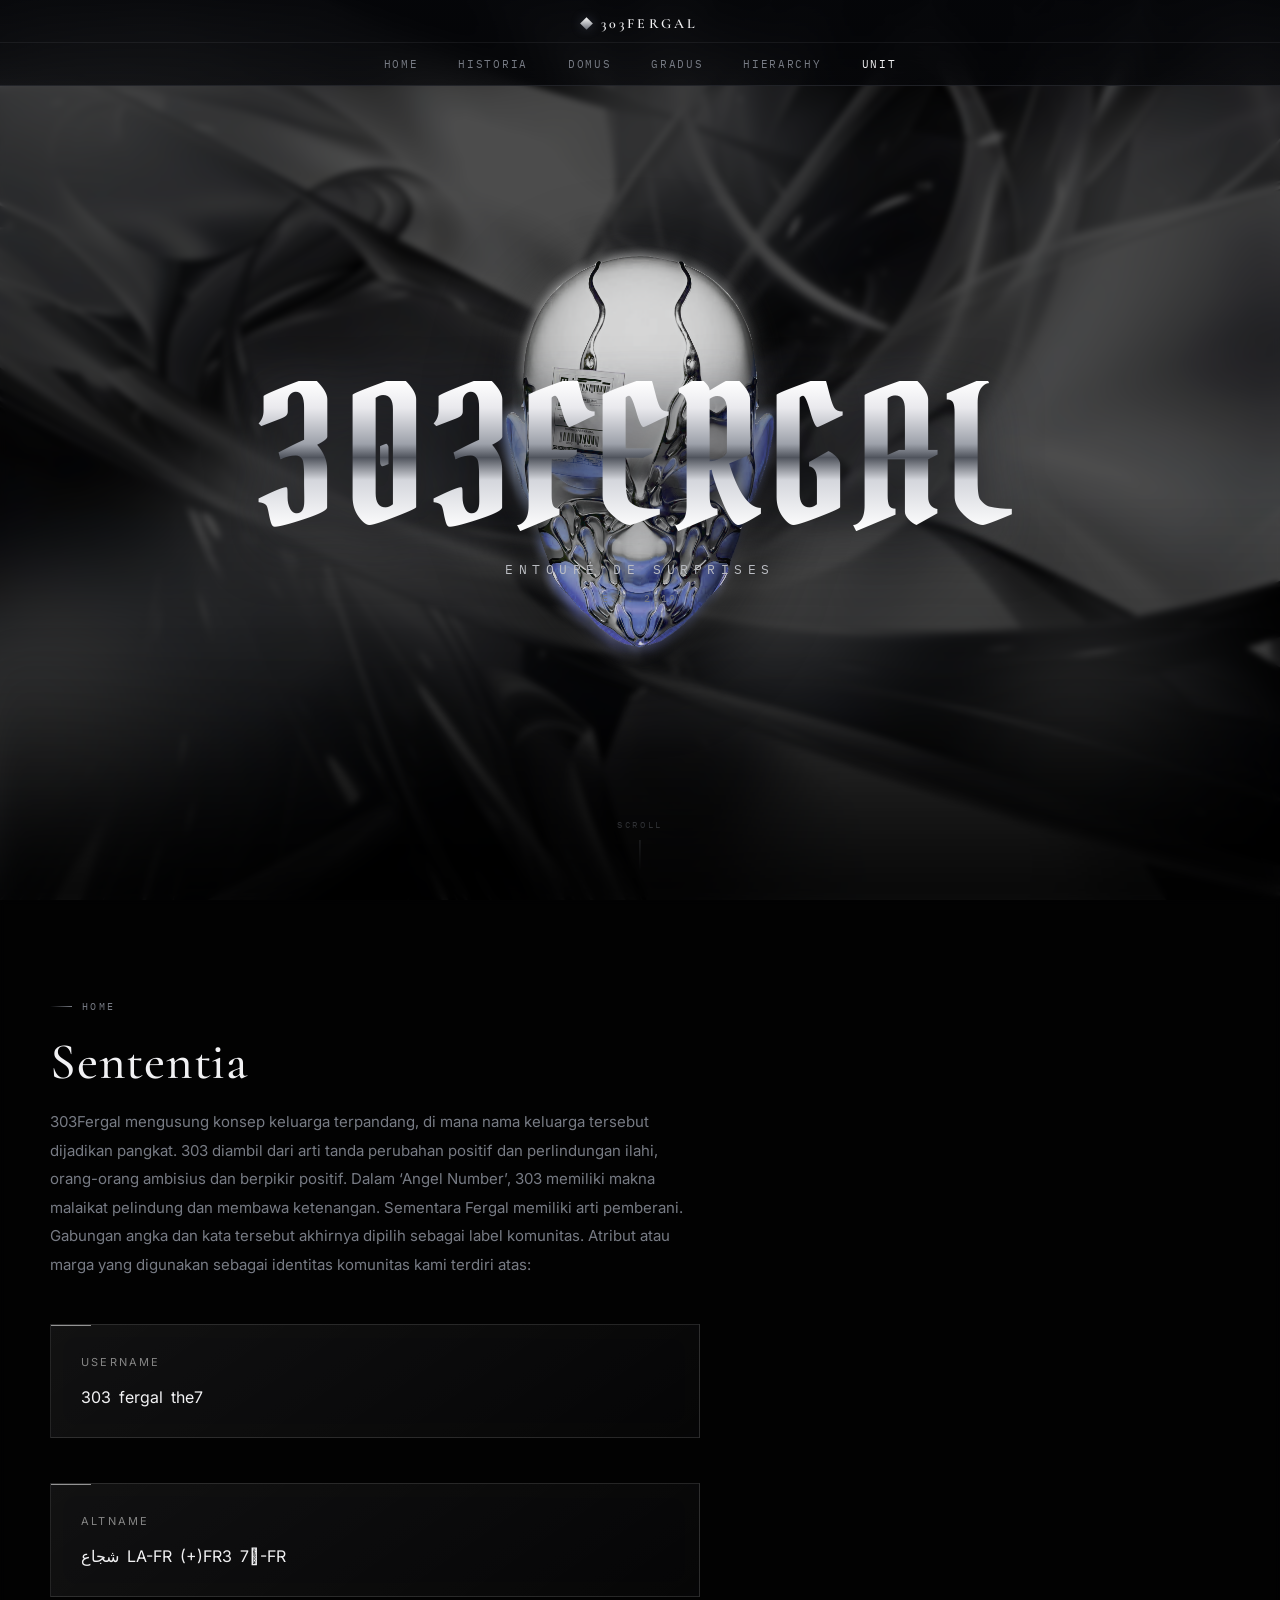
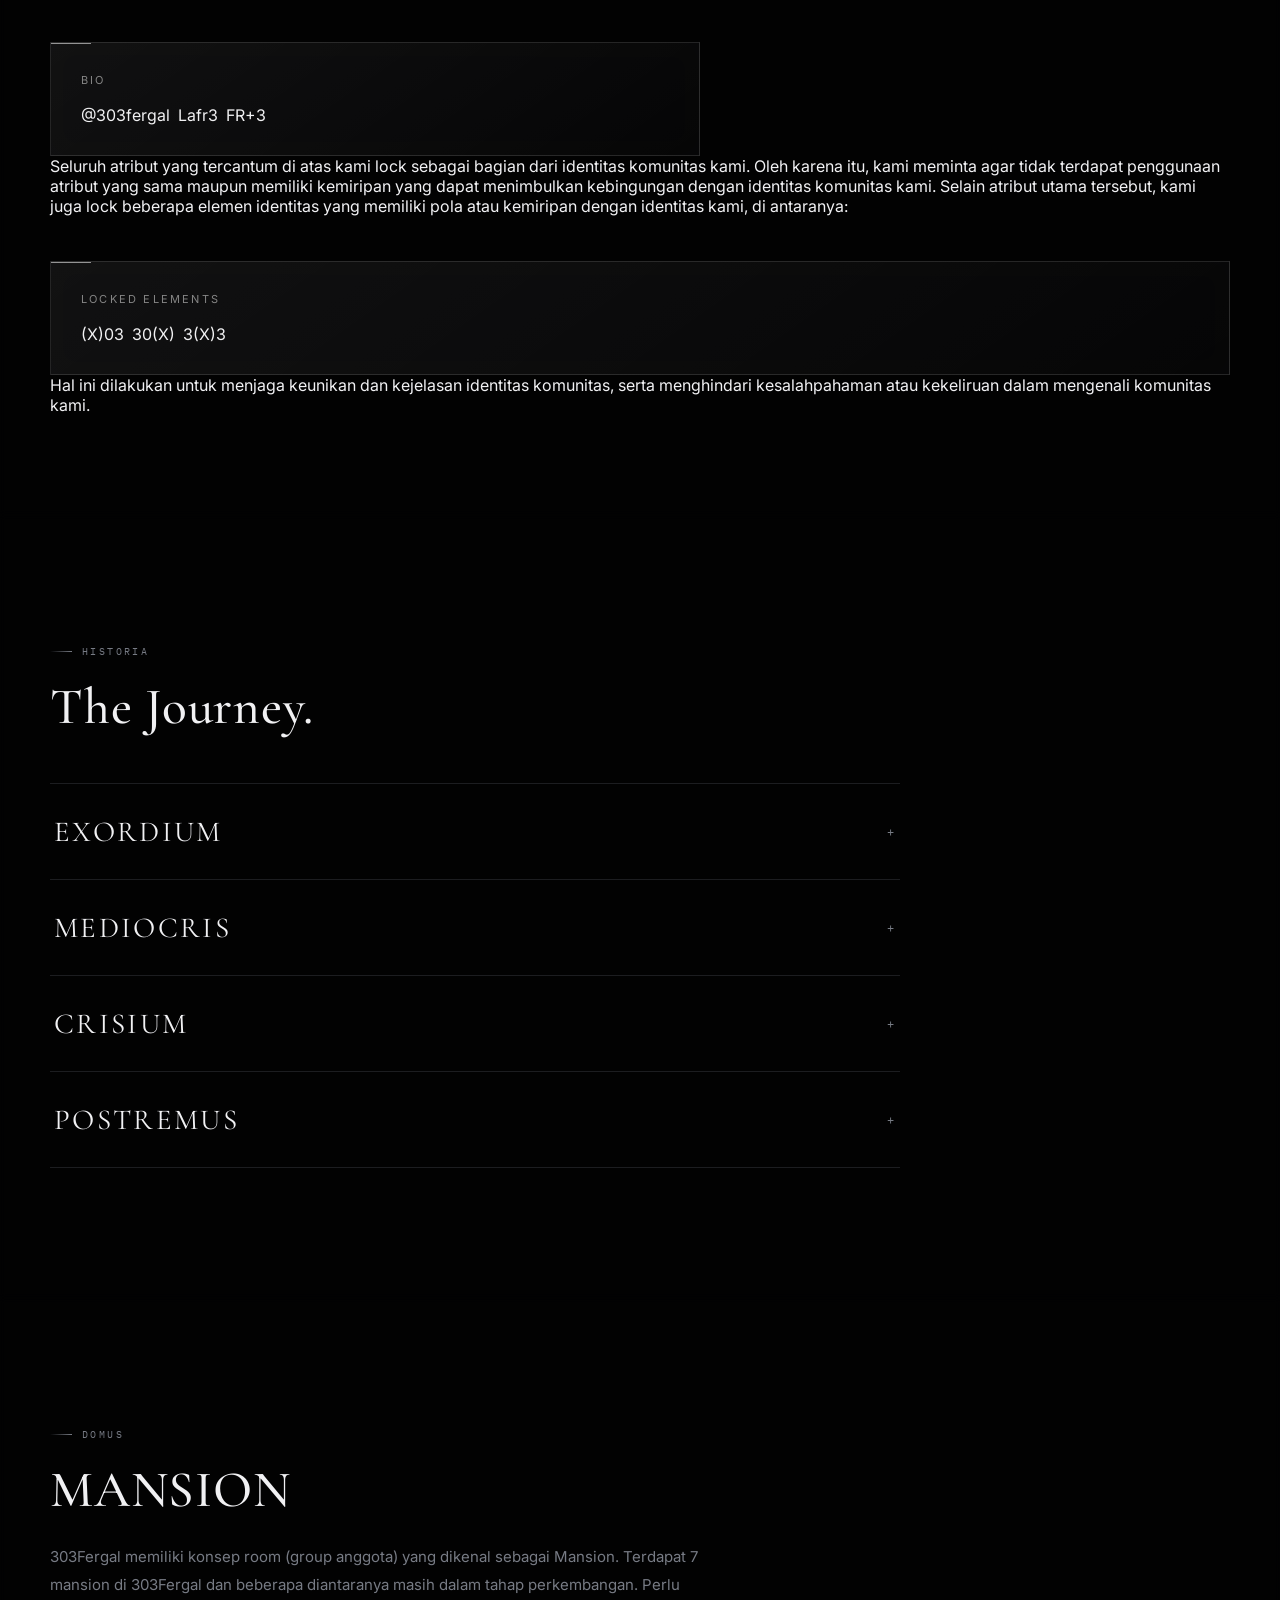
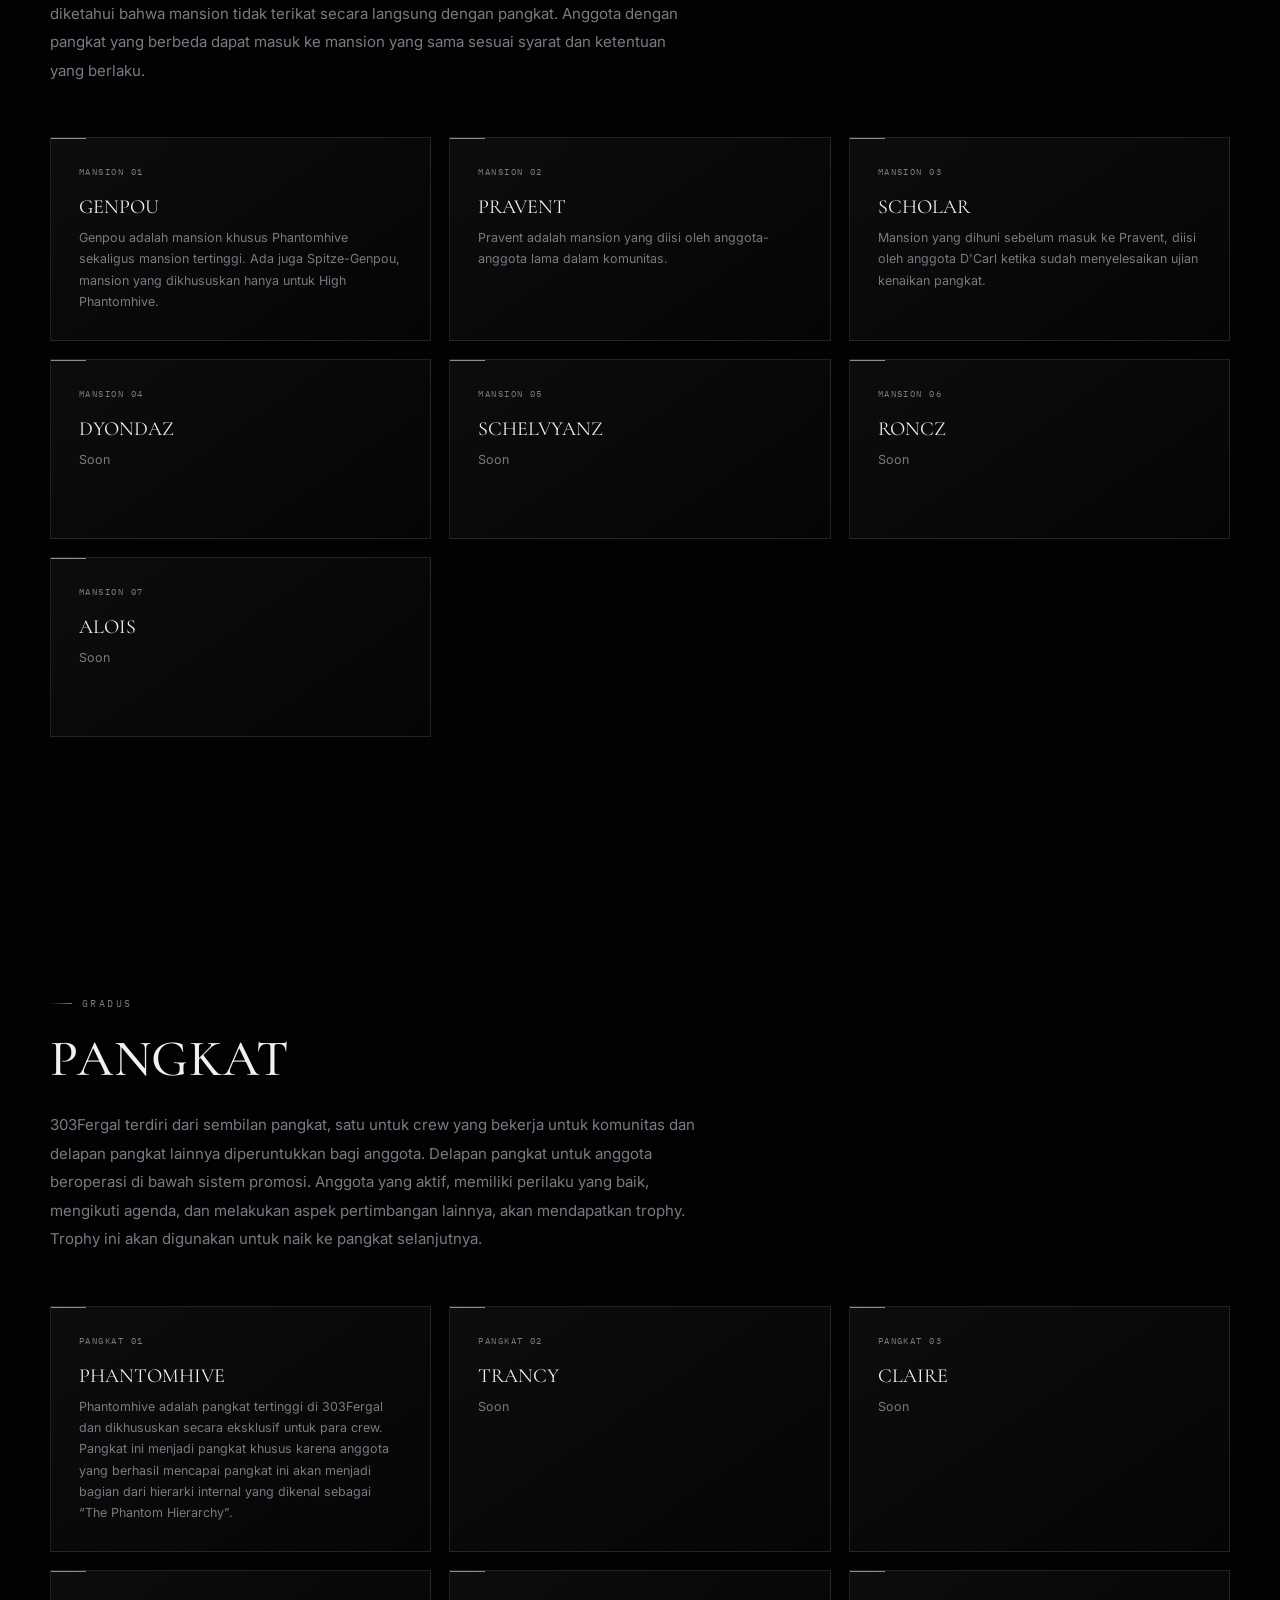
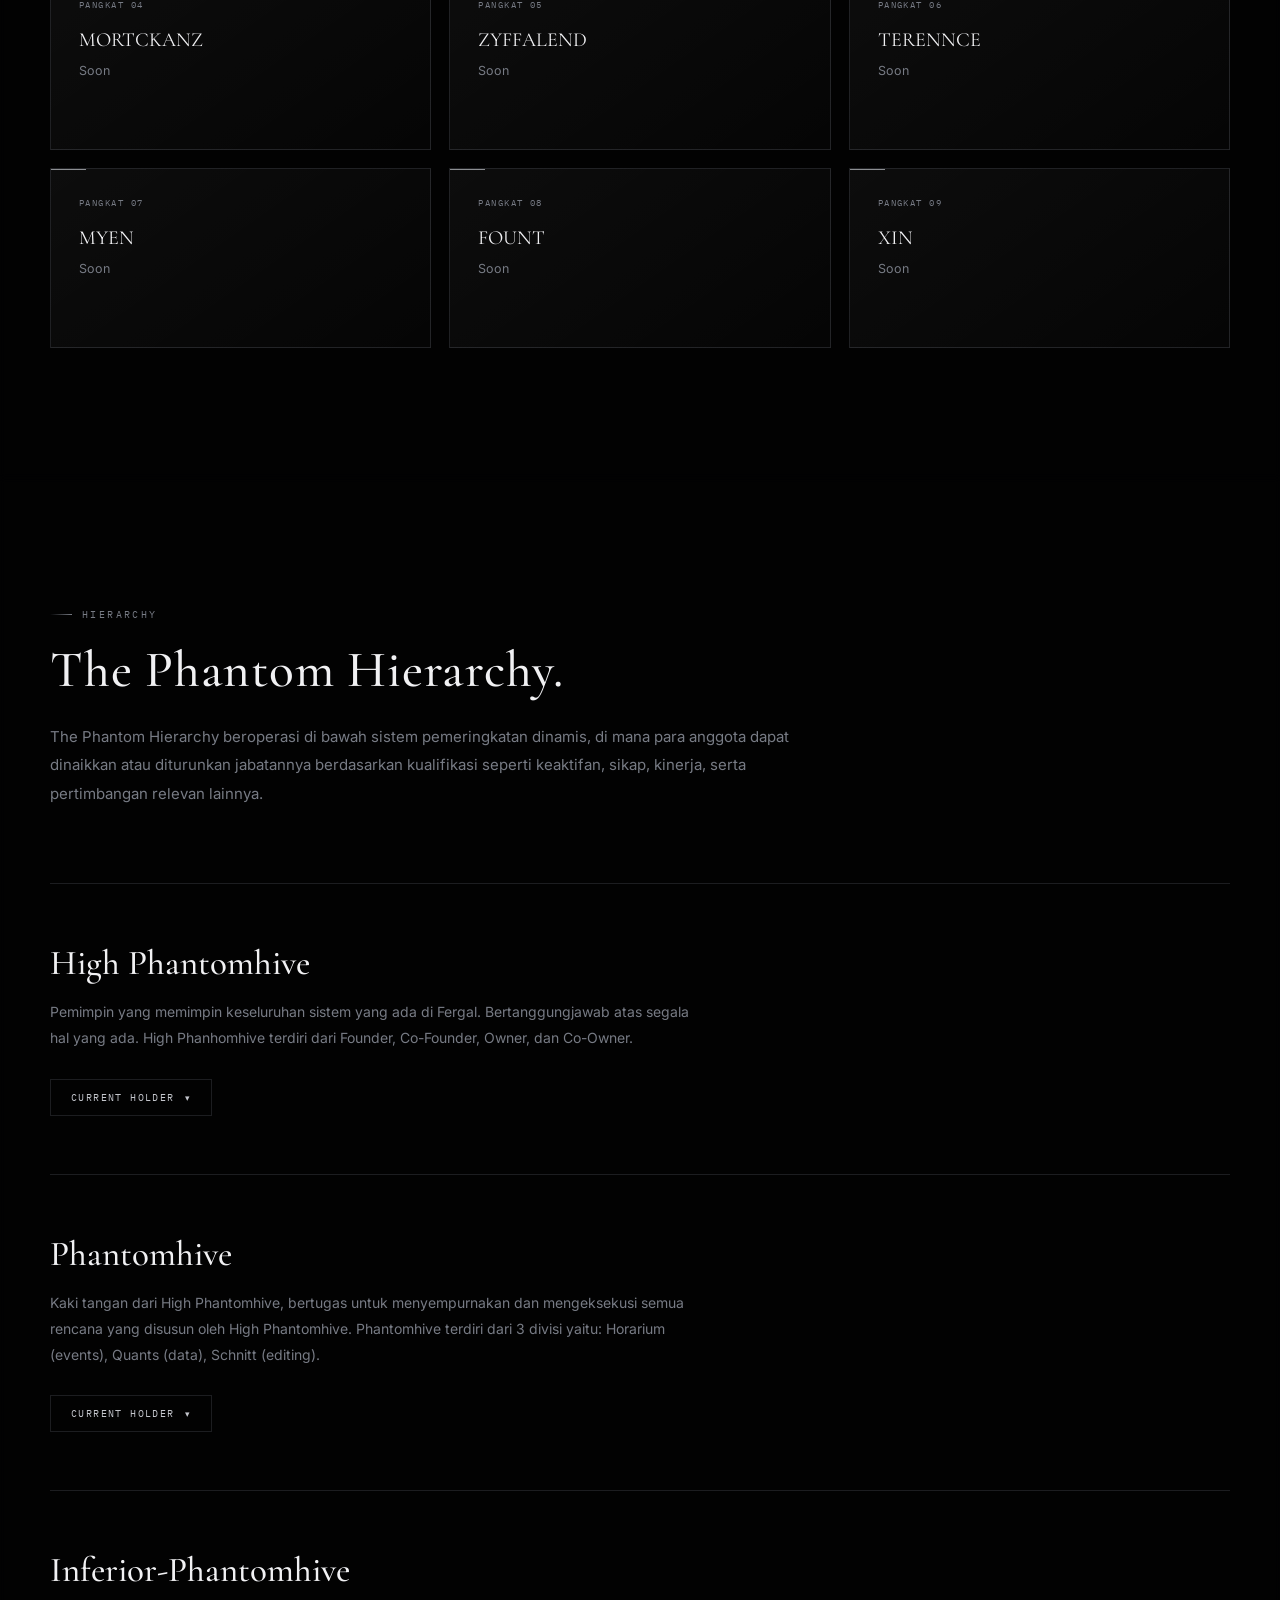
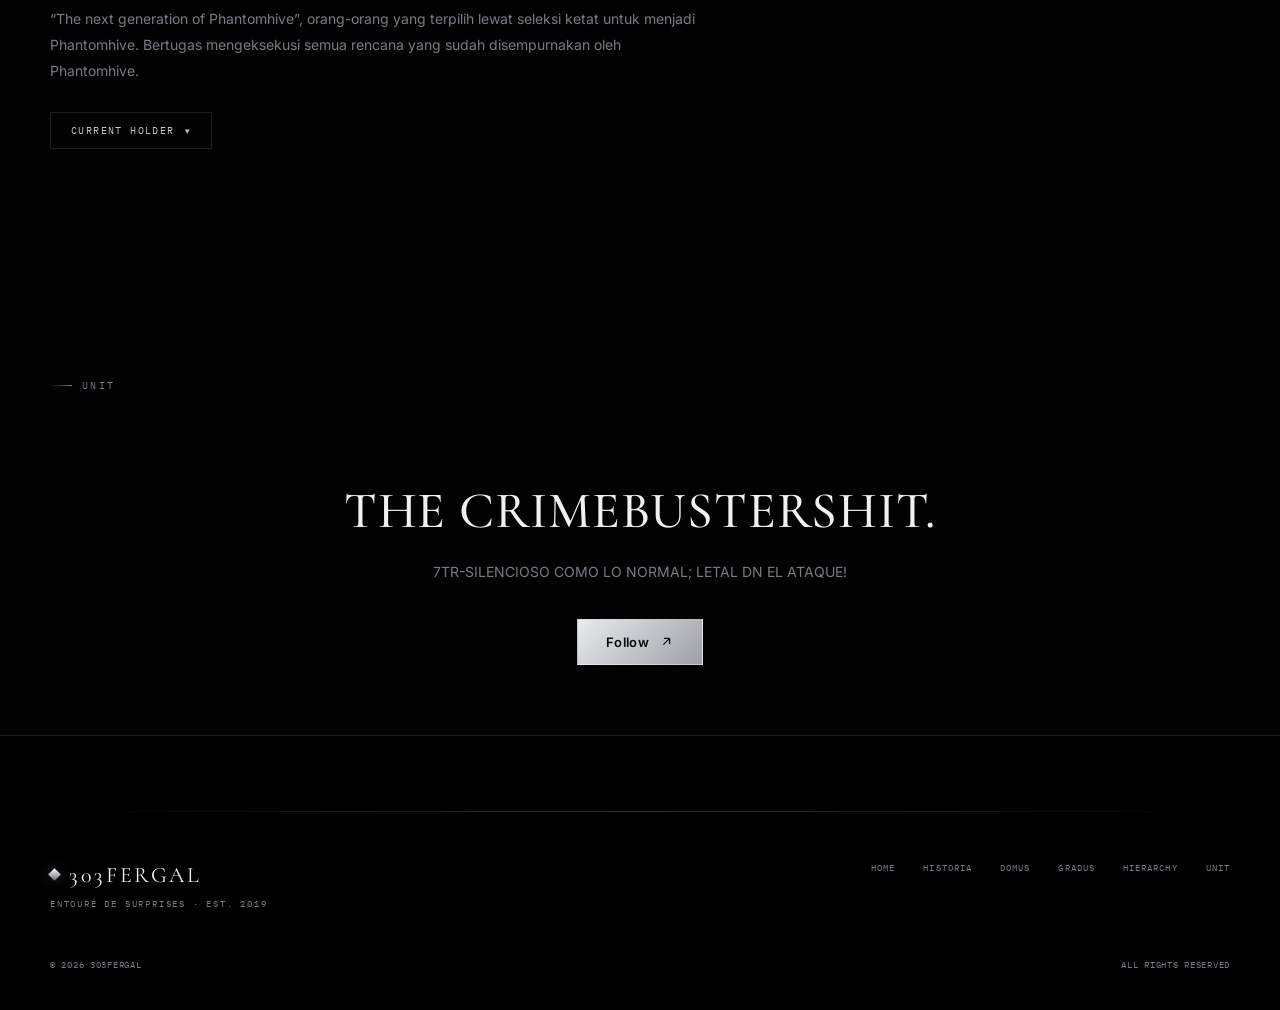
==== commit b5e3a136: "Update index.html" ====
--- a/index.html
+++ b/index.html
@@ -88,29 +88,26 @@
         Atribut atau marga yang digunakan sebagai identitas komunitas kami terdiri atas:
         
       </p>
-      <div class="attribute-box">
-        <div class="attribute-column">
-          <div class="column-title">
-            Username
-          </div>
-          <div class="values">
+      <div class="locked-box">
+        <div class="locked-title">Username</div>
+        <div class="locked-values">
             <span class="value">303</span>
             <span class="value">fergal</span>
             <span class="value">the7</span>
           </div>
         </div>
-        <div class="attribute-column">
-          <div class="column-title">Altname</div>
-          <div class="values">
+      <div class="locked-box">
+        <div class="locked-title">Altname</div>
+        <div class="locked-values">
             <span class="value">شجاع</span>
             <span class="value">LA-FR</span>
-            <span class="value">(+ )FR3</span>
+            <span class="value">(+)FR3</span>
             <span class="value">7⃠-FR</span>
           </div>
         </div>
-        <div class="attribute-column">
-          <div class="column-title">Bio</div>
-          <div class="values">
+         <div class="locked-box">
+        <div class="locked-title">Bio</div>
+        <div class="locked-values">
             <span class="value">@303fergal</span>
             <span class="value">Lafr3</span>
             <span class="value">FR+3</span>
@@ -128,9 +125,10 @@
           <span class="value">30(X)</span>
           <span class="value">3(X)3</span>
         </div>
+        </div>
       <p>Hal ini dilakukan untuk menjaga keunikan dan kejelasan identitas komunitas, serta menghindari kesalahpahaman atau kekeliruan dalam mengenali komunitas kami.</p>
-      </div>
-    </section>
+   </div>
+ </section>
 
 <!--  HISTORIA  -->
 <section class="section" id="historia">
--- a/style.css
+++ b/style.css
@@ -2041,300 +2041,47 @@
 }
 
 
-* {
-  box-sizing: border-box;
-  margin: 0;
-  padding: 0;
-}
-
-body {
-  min-height: 100vh;
-  padding: 80px 24px;
-
-  background:
-    radial-gradient(
-      circle at 50% 15%,
-      #181a1e 0%,
-      #0b0c0e 45%,
-      #050506 100%
-    );
-
-  color: #f2f2f2;
-
-  font-family: Arial, Helvetica, sans-serif;
-}
-
-.identity-section {
-  width: min(100%, 1000px);
-  margin: 0 auto;
-}
-
-
-/* =========================
-   INTRO
-   ========================= */
-
-.identity-intro {
-  max-width: 760px;
-  margin-bottom: 45px;
-}
-
-.identity-label {
-  margin-bottom: 15px;
-
-  color: #777;
-
-  font-size: 10px;
-  letter-spacing: .25em;
-  text-transform: uppercase;
-}
-
-.identity-title {
-  margin-bottom: 20px;
-
-  font-size: clamp(34px, 6vw, 62px);
-  font-weight: 500;
-
-  letter-spacing: -.04em;
-}
-
-.identity-description {
-  max-width: 700px;
-
-  color: #9a9a9a;
-
-  font-size: 14px;
-  line-height: 1.8;
-}
-
-
-/* =========================
-   BOX 1
-   3 COLUMNS
-   ========================= */
-
-.attribute-box {
-  display: grid;
-
-  grid-template-columns:
-    repeat(3, 1fr);
-
+.locked-box {
+  position: relative;
   width: 100%;
-
+  margin-top: 45px;
+  padding: 30px;
   overflow: hidden;
-
   border:
     1px solid rgba(255,255,255,.12);
-
   background:
     linear-gradient(
       145deg,
       rgba(255,255,255,.065),
       rgba(255,255,255,.018)
     );
-
   backdrop-filter: blur(12px);
   -webkit-backdrop-filter: blur(12px);
 }
 
 
-.attribute-column {
-
-  position: relative;
-
-  min-height: 190px;
-
-  padding: 30px;
-
-  border-right:
-    1px solid rgba(255,255,255,.10);
-}
-
-.attribute-column:last-child {
-  border-right: none;
-}
-
-
-.attribute-column::before {
-
+.locked-box::before {
   content: "";
-
   position: absolute;
-
   top: 0;
   left: 0;
-
   width: 40px;
   height: 1px;
-
   background:
     rgba(255,255,255,.55);
 }
 
 
-.column-number {
-
-  margin-bottom: 40px;
-
-  color: #5f5f5f;
-
-  font-size: 10px;
-
+.locked-title {
+  margin-bottom: 18px;
+  color: #858585;
+  font-size: 11px;
   letter-spacing: .2em;
-}
-
-
-.column-title {
-
-  margin-bottom: 16px;
-
-  color: #858585;
-
-  font-size: 11px;
-
-  letter-spacing: .2em;
-
   text-transform: uppercase;
 }
 
-
-.values {
-
+.locked-values {
   display: flex;
-
   flex-wrap: wrap;
-
   gap: 8px;
-}
-
-
-.value {
-
-  display: inline-flex;
-
-  align-items: center;
-
-  min-height: 32px;
-
-  padding: 7px 11px;
-
-  border:
-    1px solid rgba(255,255,255,.12);
-
-  background:
-    rgba(0,0,0,.25);
-
-  color: #e4e4e4;
-
-  font-family:
-    "Courier New",
-    monospace;
-
-  font-size: 12px;
-
-  letter-spacing: .03em;
-}
-
-
-/* =========================
-   BOX 2
-   ONE FULL-WIDTH COLUMN
-   ========================= */
-
-.locked-box {
-
-  position: relative;
-
-  width: 100%;
-
-  margin-top: 45px;
-
-  padding: 30px;
-
-  overflow: hidden;
-
-  border:
-    1px solid rgba(255,255,255,.12);
-
-  background:
-    linear-gradient(
-      145deg,
-      rgba(255,255,255,.065),
-      rgba(255,255,255,.018)
-    );
-
-  backdrop-filter: blur(12px);
-  -webkit-backdrop-filter: blur(12px);
-}
-
-
-.locked-box::before {
-
-  content: "";
-
-  position: absolute;
-
-  top: 0;
-  left: 0;
-
-  width: 40px;
-  height: 1px;
-
-  background:
-    rgba(255,255,255,.55);
-}
-
-
-.locked-title {
-
-  margin-bottom: 18px;
-
-  color: #858585;
-
-  font-size: 11px;
-
-  letter-spacing: .2em;
-
-  text-transform: uppercase;
-}
-
-
-.locked-values {
-
-  display: flex;
-
-  flex-wrap: wrap;
-
-  gap: 8px;
-}
-
-
-/* =========================
-   MOBILE
-   ========================= */
-
-@media (max-width: 700px) {
-
-  body {
-    padding: 55px 18px;
-  }
-
-  .attribute-box {
-    grid-template-columns: 1fr;
-  }
-
-  .attribute-column {
-
-    min-height: auto;
-
-    border-right: none;
-
-    border-bottom:
-      1px solid rgba(255,255,255,.10);
-  }
-
-  .attribute-column:last-child {
-    border-bottom: none;
-  }
-
-}
+}
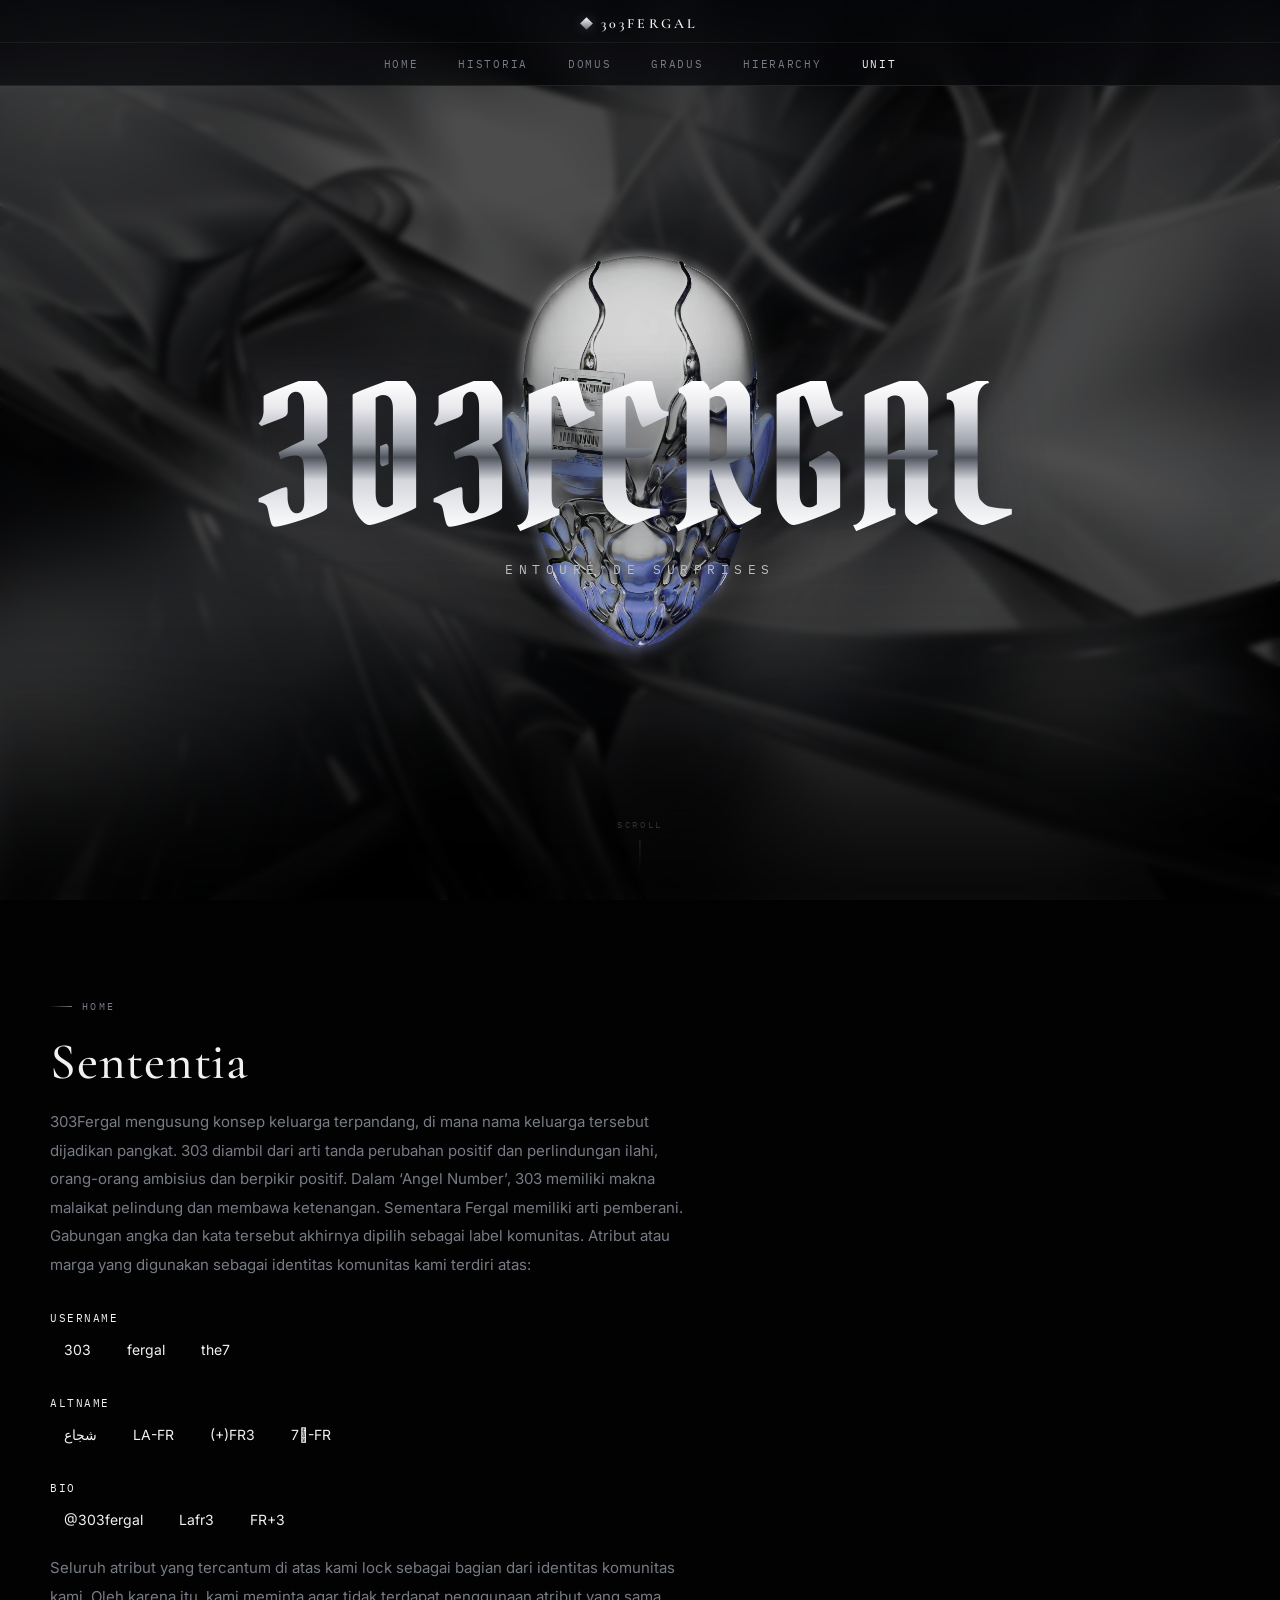
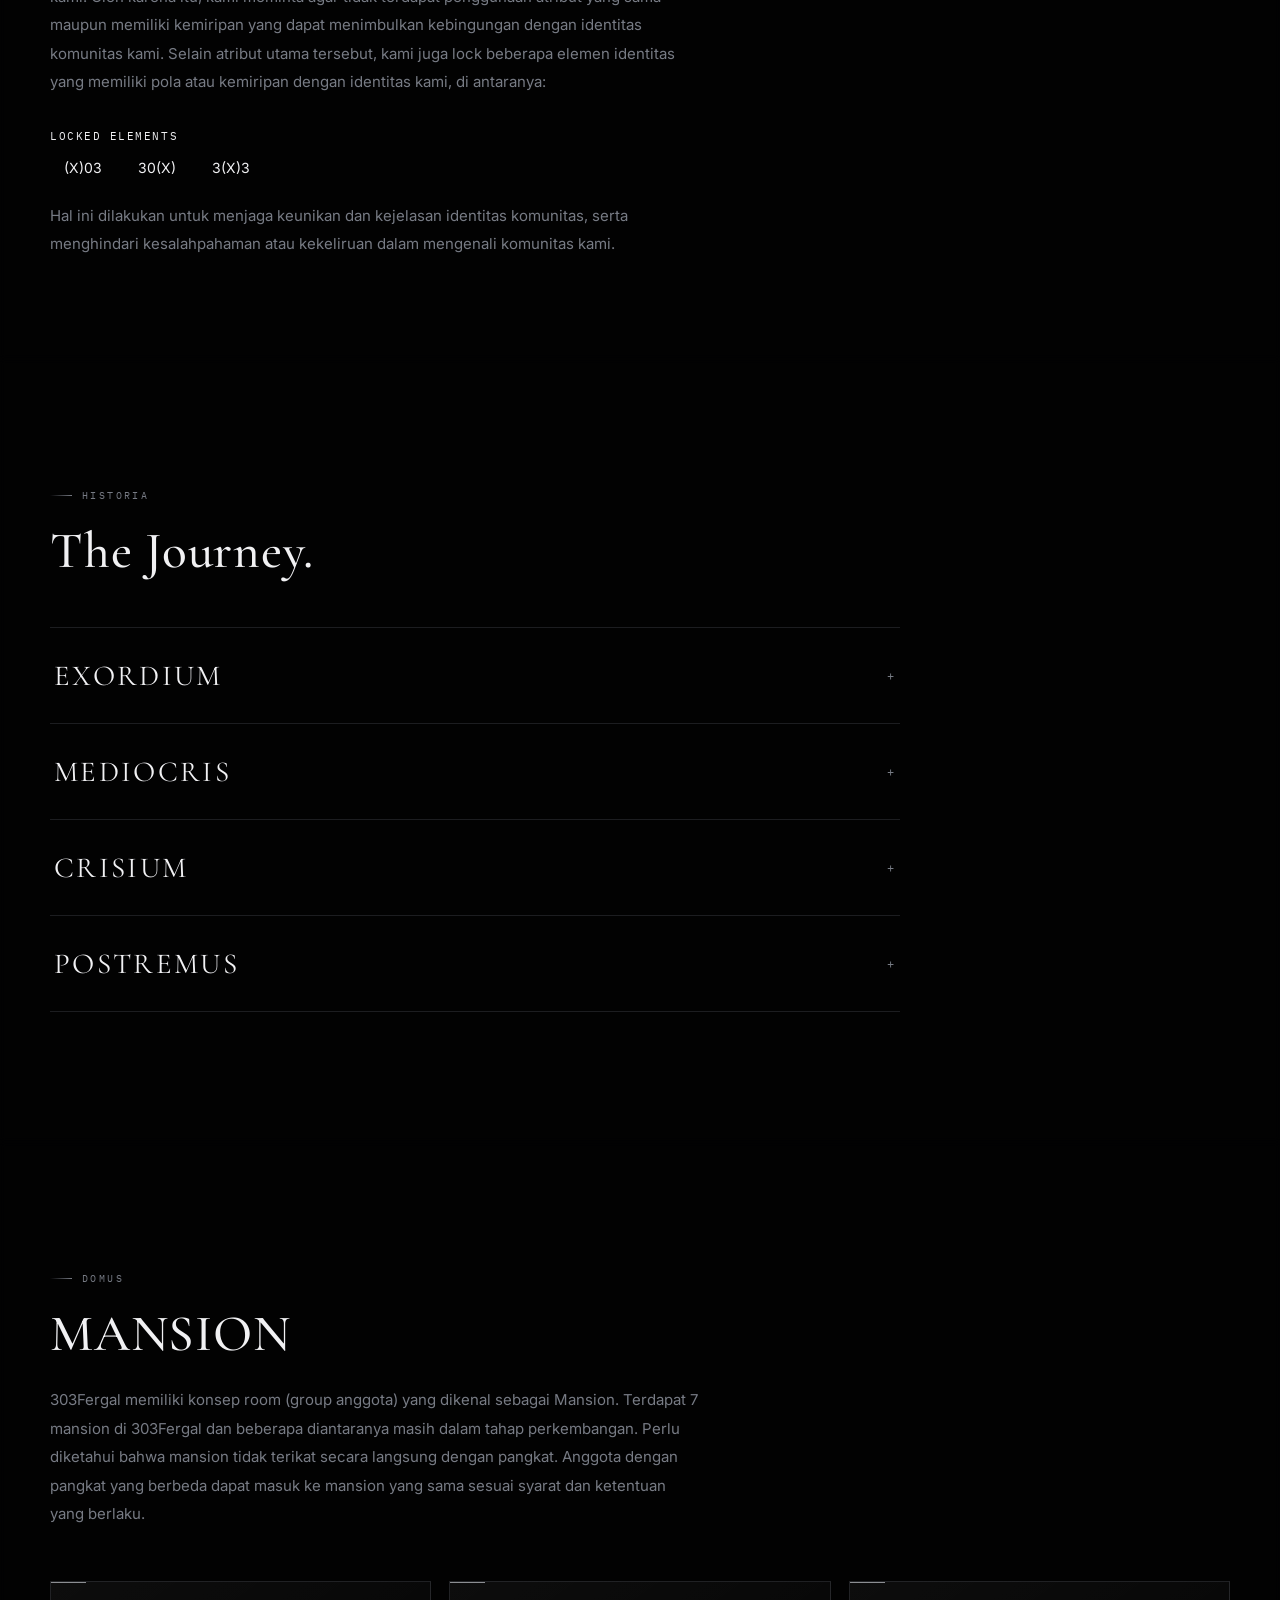
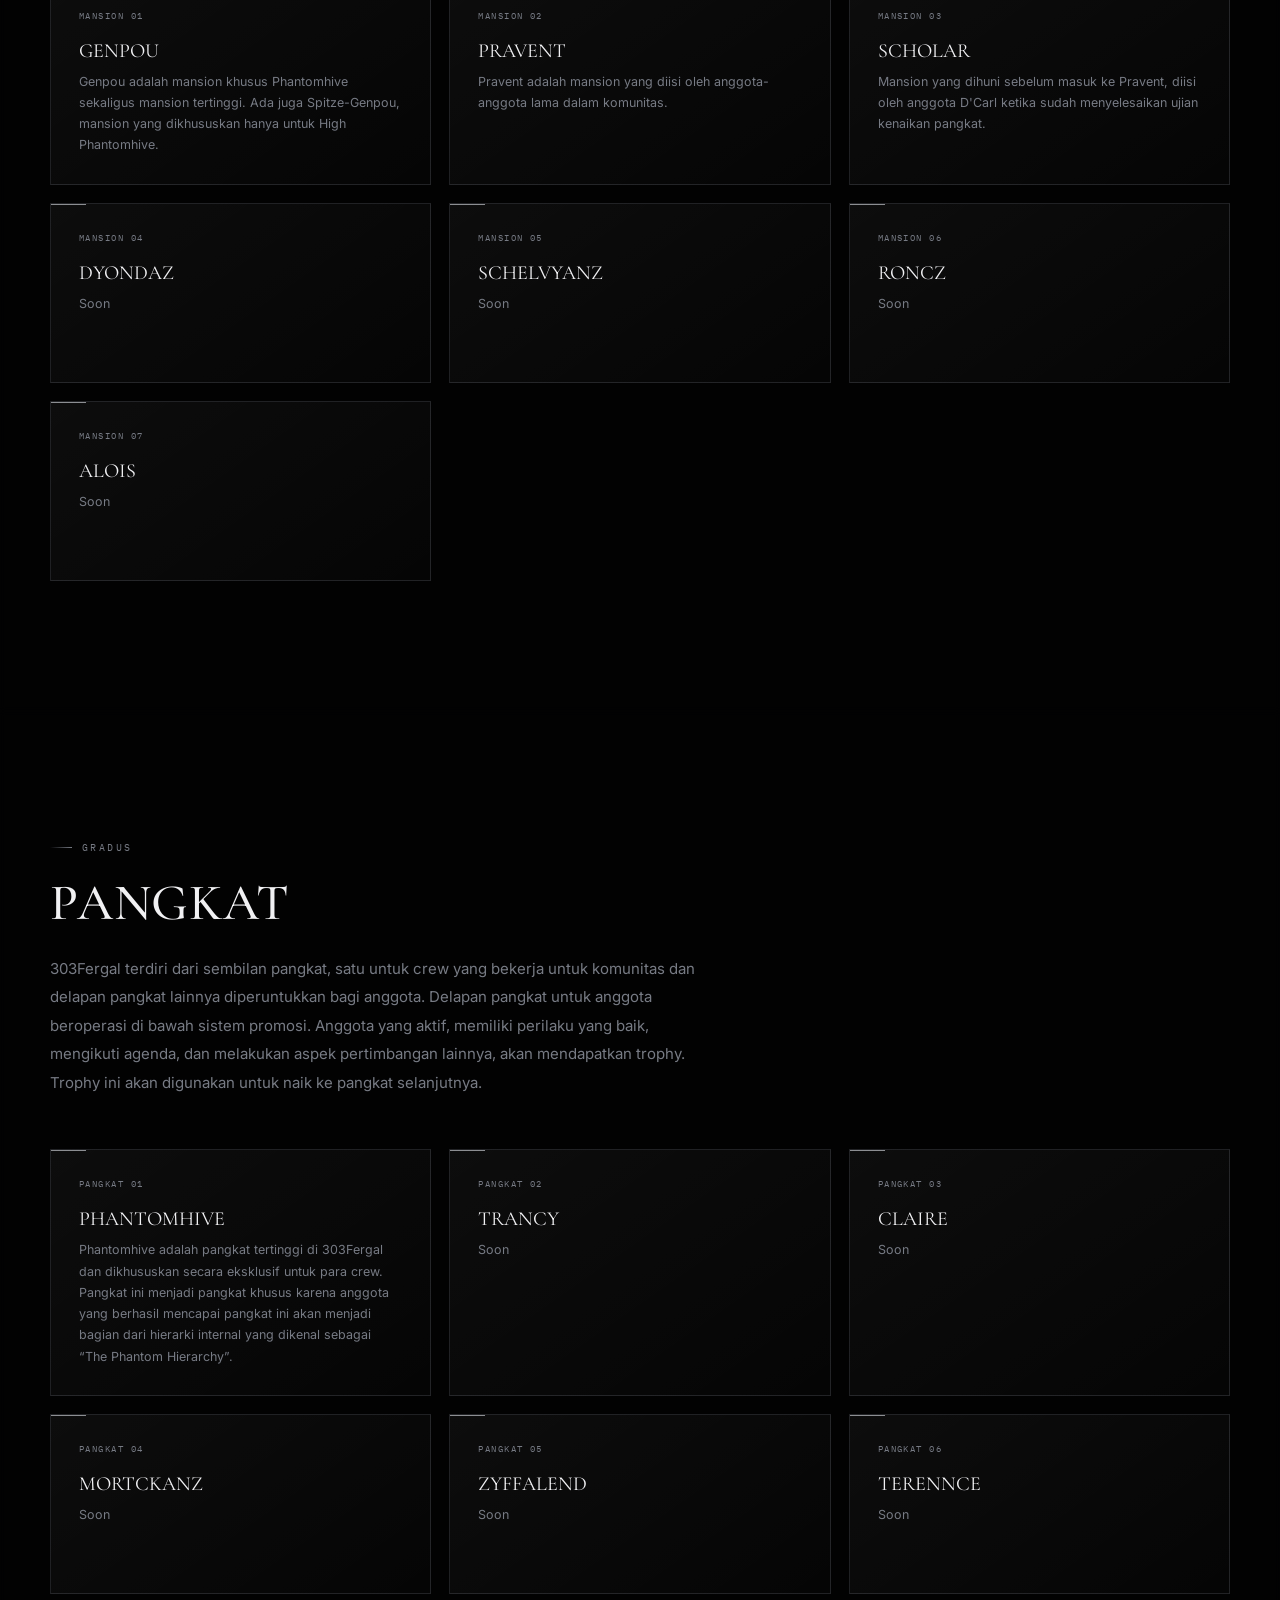
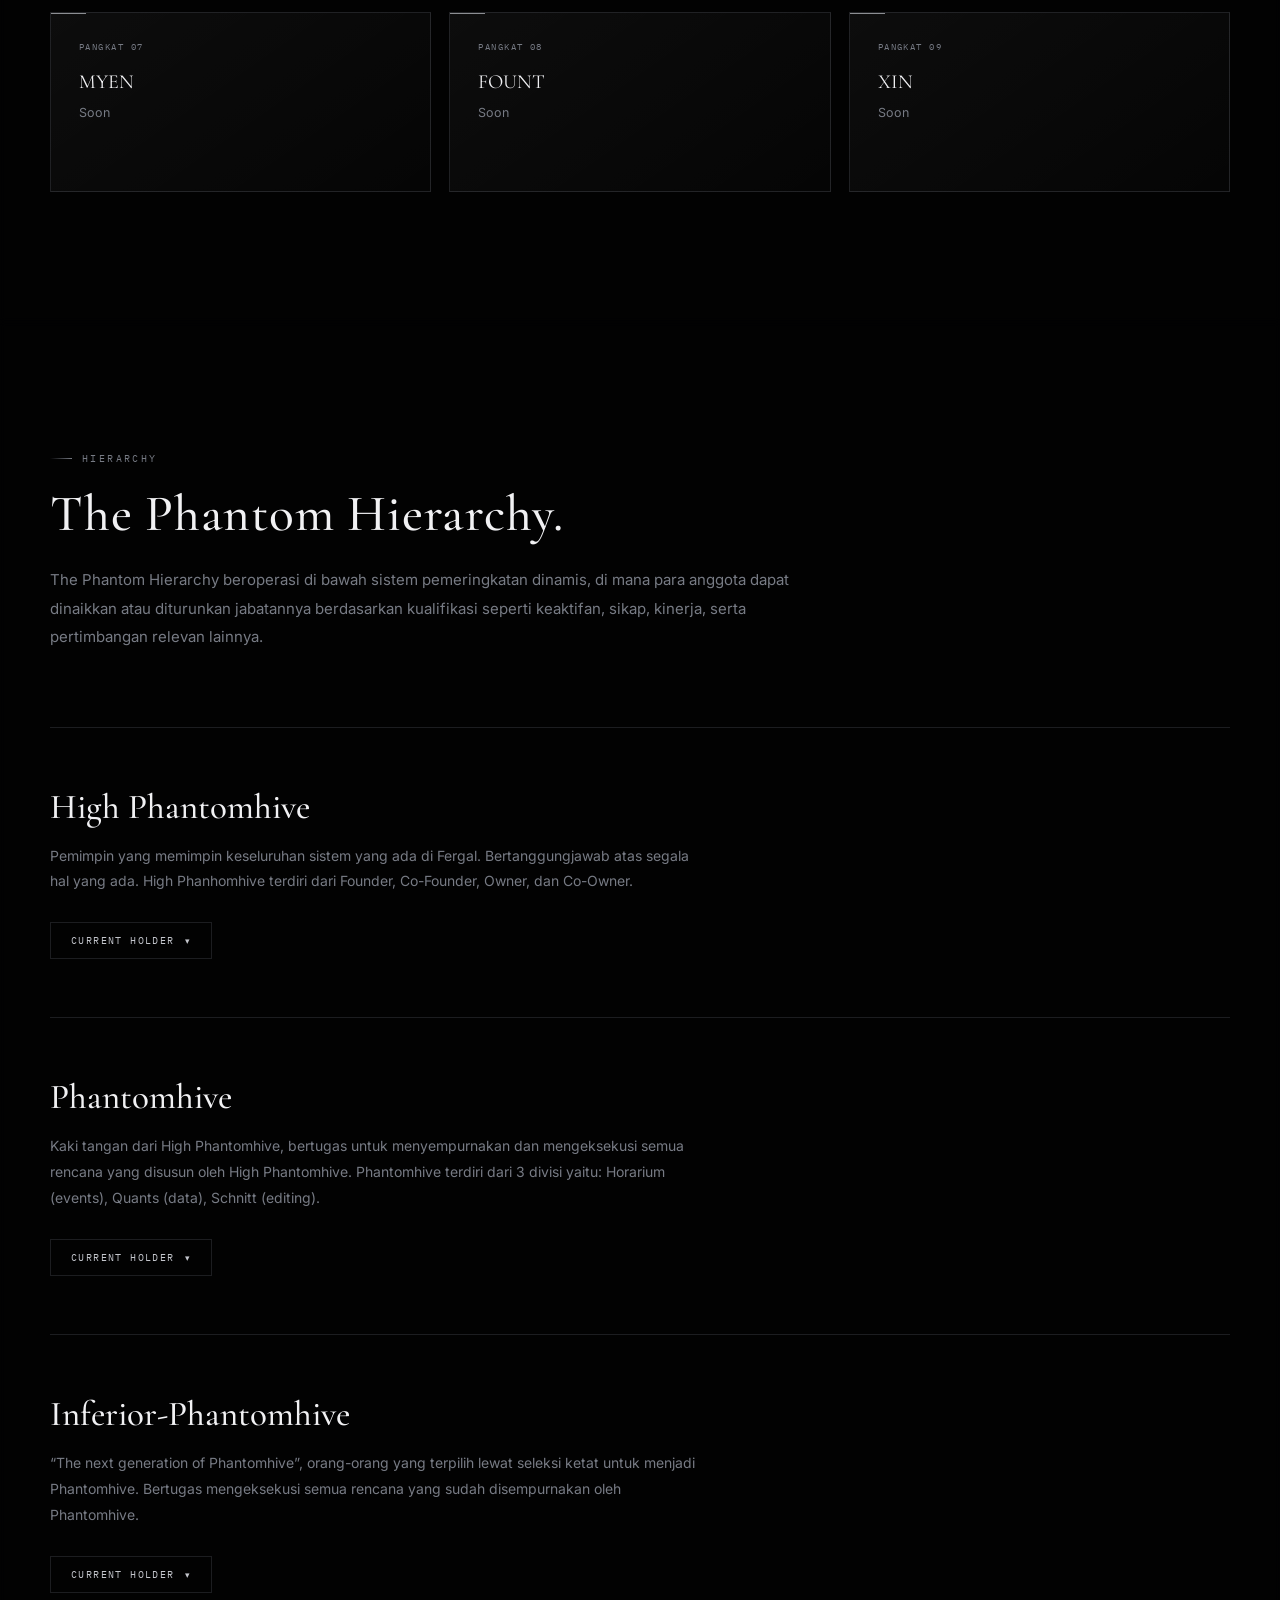
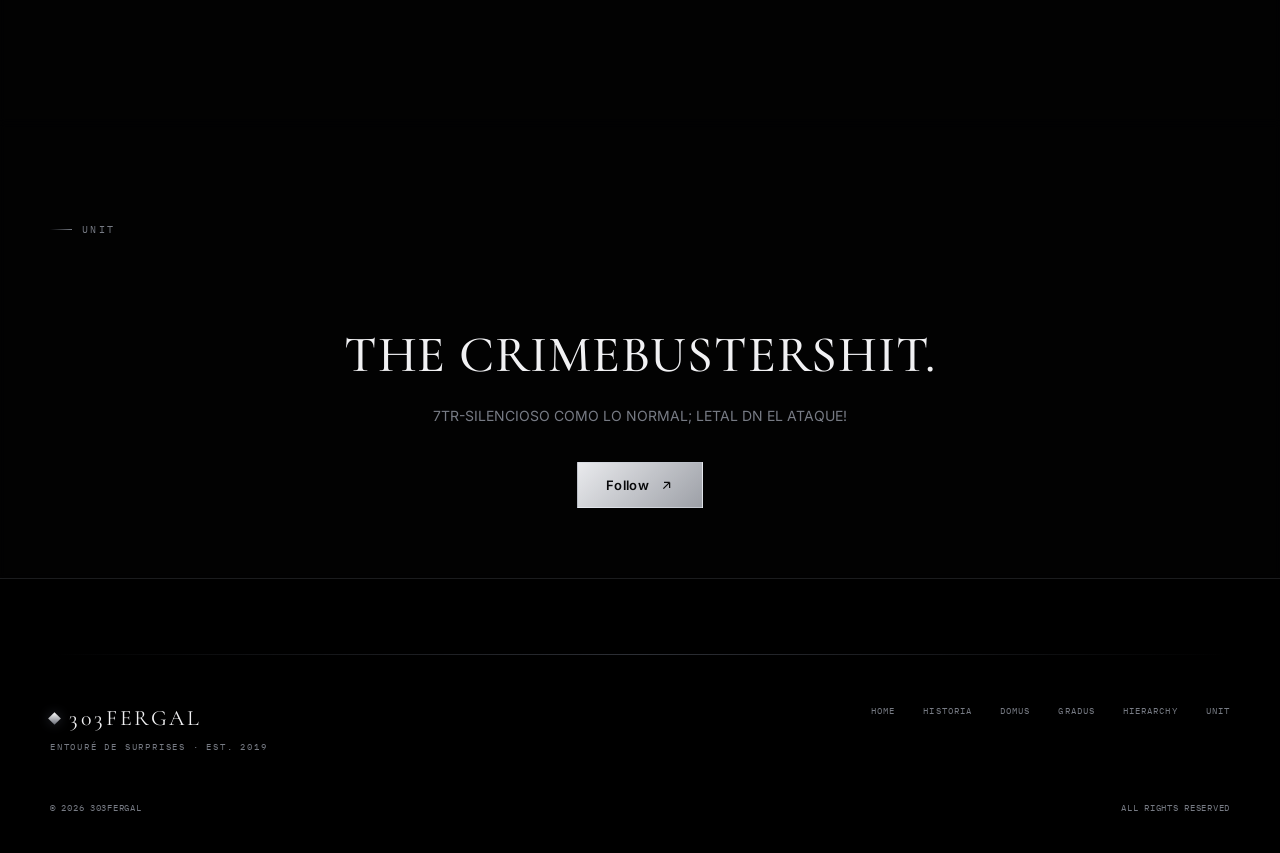
==== commit f6b7e4eb: "Update index.html" ====
--- a/index.html
+++ b/index.html
@@ -113,7 +113,6 @@
             <span class="value">FR+3</span>
           </div>
         </div>
-      </div>
       <p>
       Seluruh atribut yang tercantum di atas kami lock sebagai bagian dari identitas komunitas kami. Oleh karena itu, kami meminta agar tidak terdapat penggunaan atribut yang sama maupun memiliki kemiripan yang dapat menimbulkan kebingungan dengan identitas komunitas kami.
       Selain atribut utama tersebut, kami juga lock beberapa elemen identitas yang memiliki pola atau kemiripan dengan identitas kami, di antaranya:
--- a/style.css
+++ b/style.css
@@ -2040,48 +2040,30 @@
   opacity: 1 !important;
 }
 
-
-.locked-box {
-  position: relative;
-  width: 100%;
-  margin-top: 45px;
-  padding: 30px;
-  overflow: hidden;
-  border:
-    1px solid rgba(255,255,255,.12);
-  background:
-    linear-gradient(
-      145deg,
-      rgba(255,255,255,.065),
-      rgba(255,255,255,.018)
-    );
-  backdrop-filter: blur(12px);
-  -webkit-backdrop-filter: blur(12px);
-}
-
-
-.locked-box::before {
-  content: "";
-  position: absolute;
-  top: 0;
-  left: 0;
-  width: 40px;
-  height: 1px;
-  background:
-    rgba(255,255,255,.55);
-}
-
-
-.locked-title {
-  margin-bottom: 18px;
-  color: #858585;
+.locked-box{
+  margin: 18px 0;
+  padding-top: 14px;
+  border-top: 1px solid var(--hairline);
+}
+.locked-title{
+  font-family:'IBM Plex Mono', monospace;
   font-size: 11px;
-  letter-spacing: .2em;
+  letter-spacing: .14em;
   text-transform: uppercase;
-}
-
-.locked-values {
+  color: var(--muted);
+  margin-bottom: 10px;
+}
+.locked-values{
   display: flex;
   flex-wrap: wrap;
   gap: 8px;
+}
+.locked-values .value{
+  font-family: 'Inter', sans-serif;
+  font-size: 14px;
+  color: var(--text);
+  background: var(--surface);
+  border: 1px solid var(--hairline);
+  border-radius: 100px;
+  padding: 6px 14px;
 }
